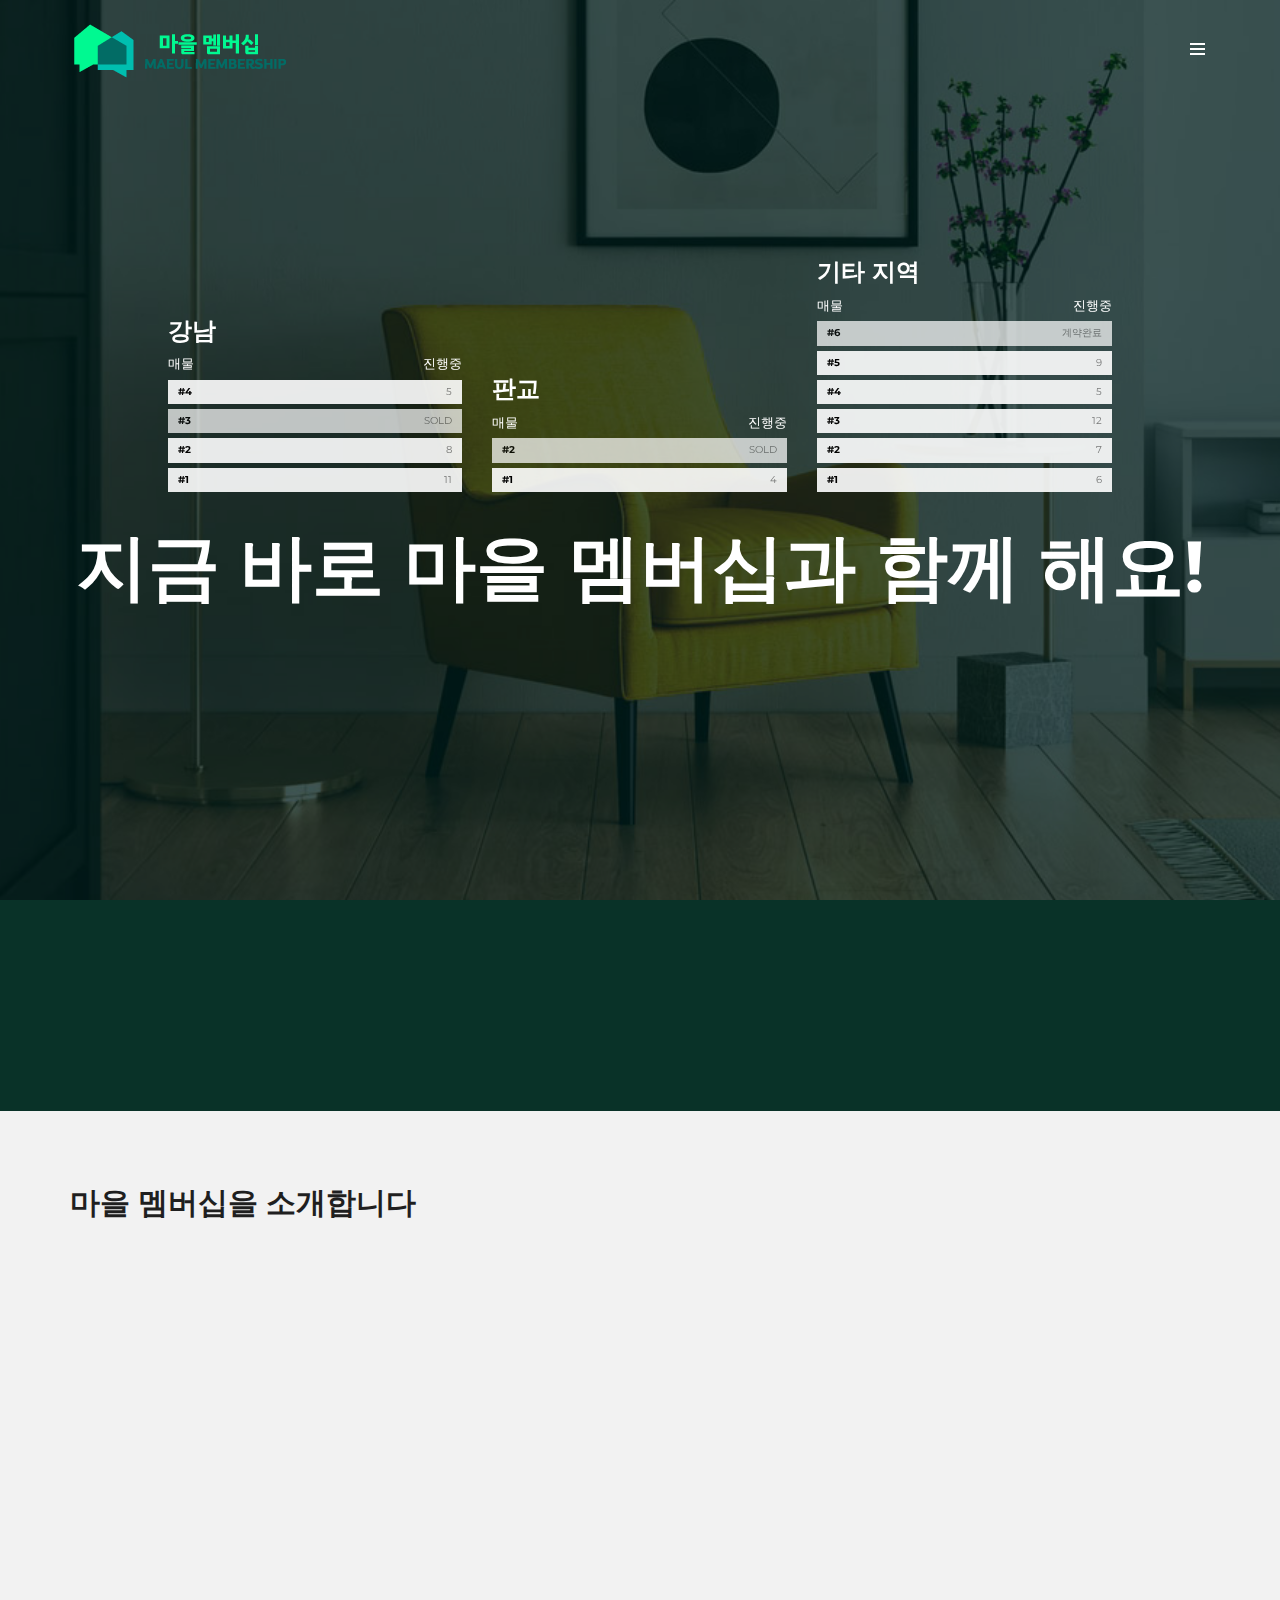
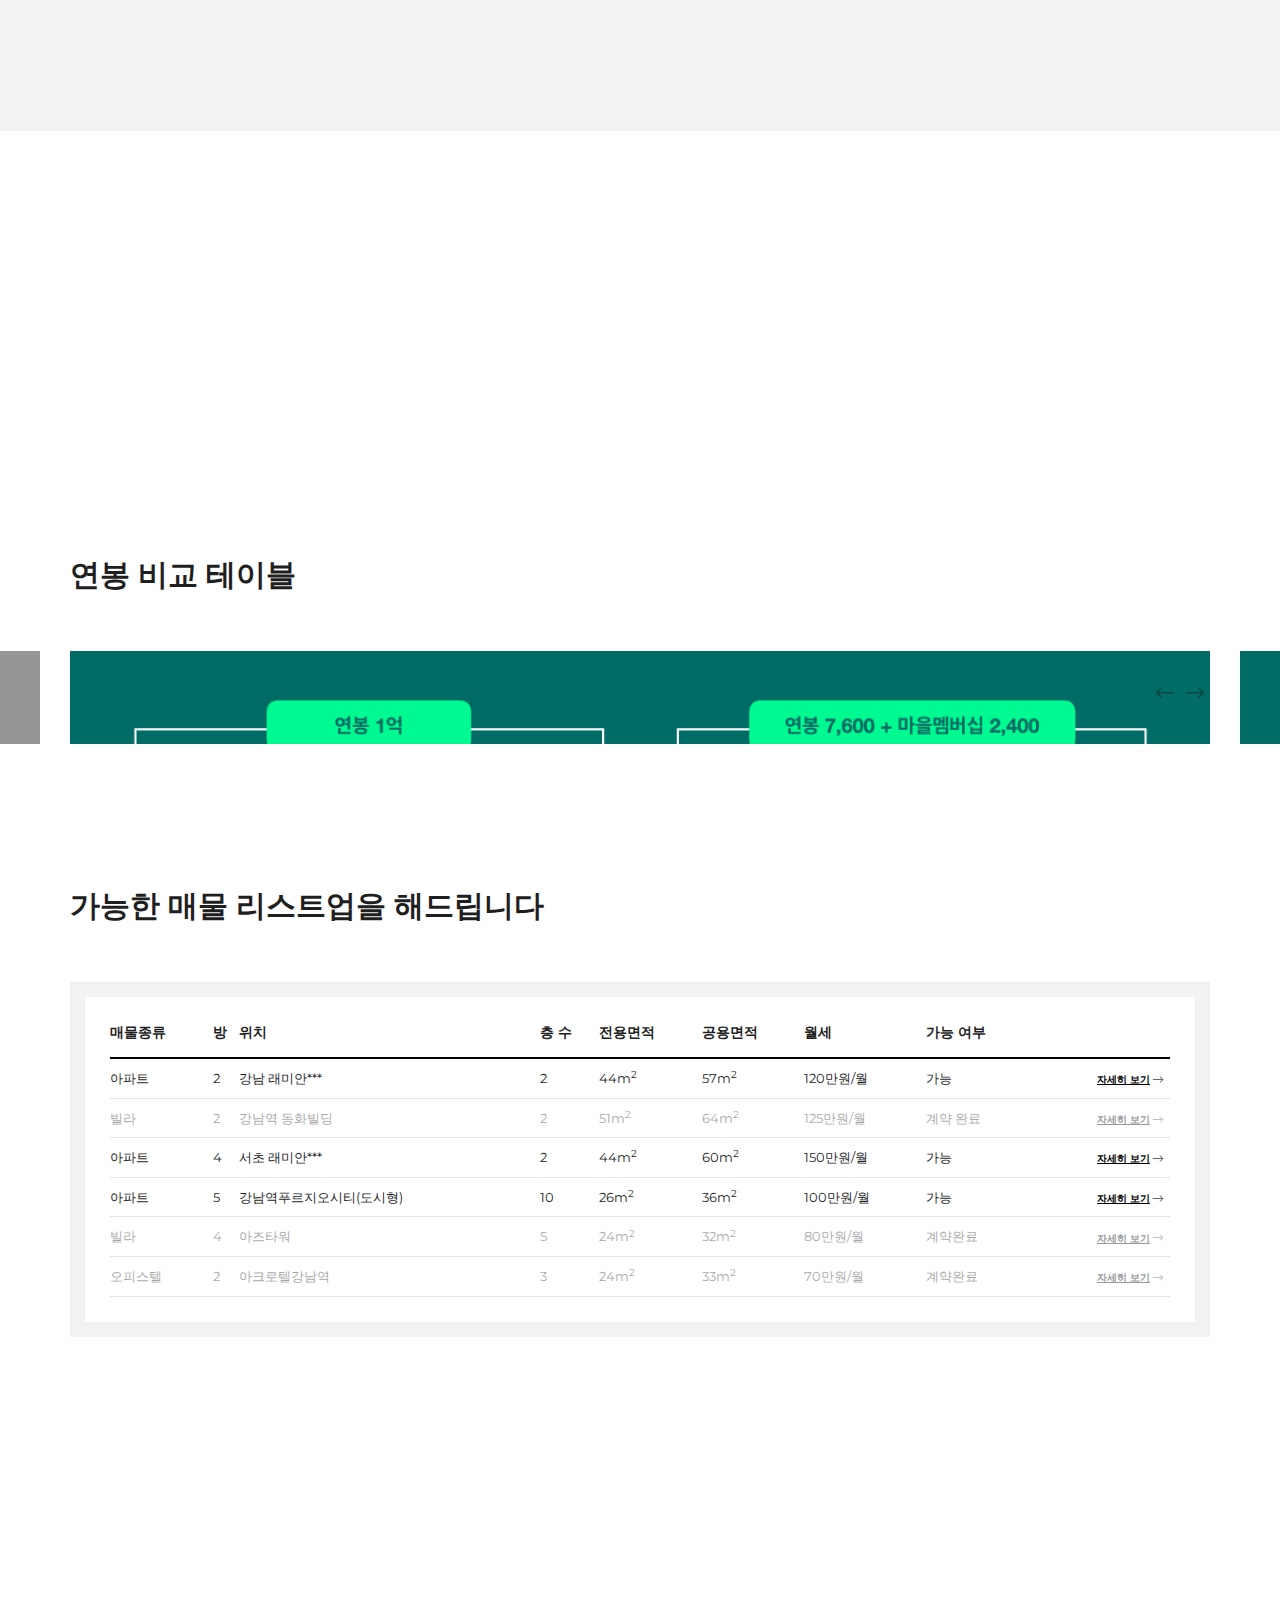
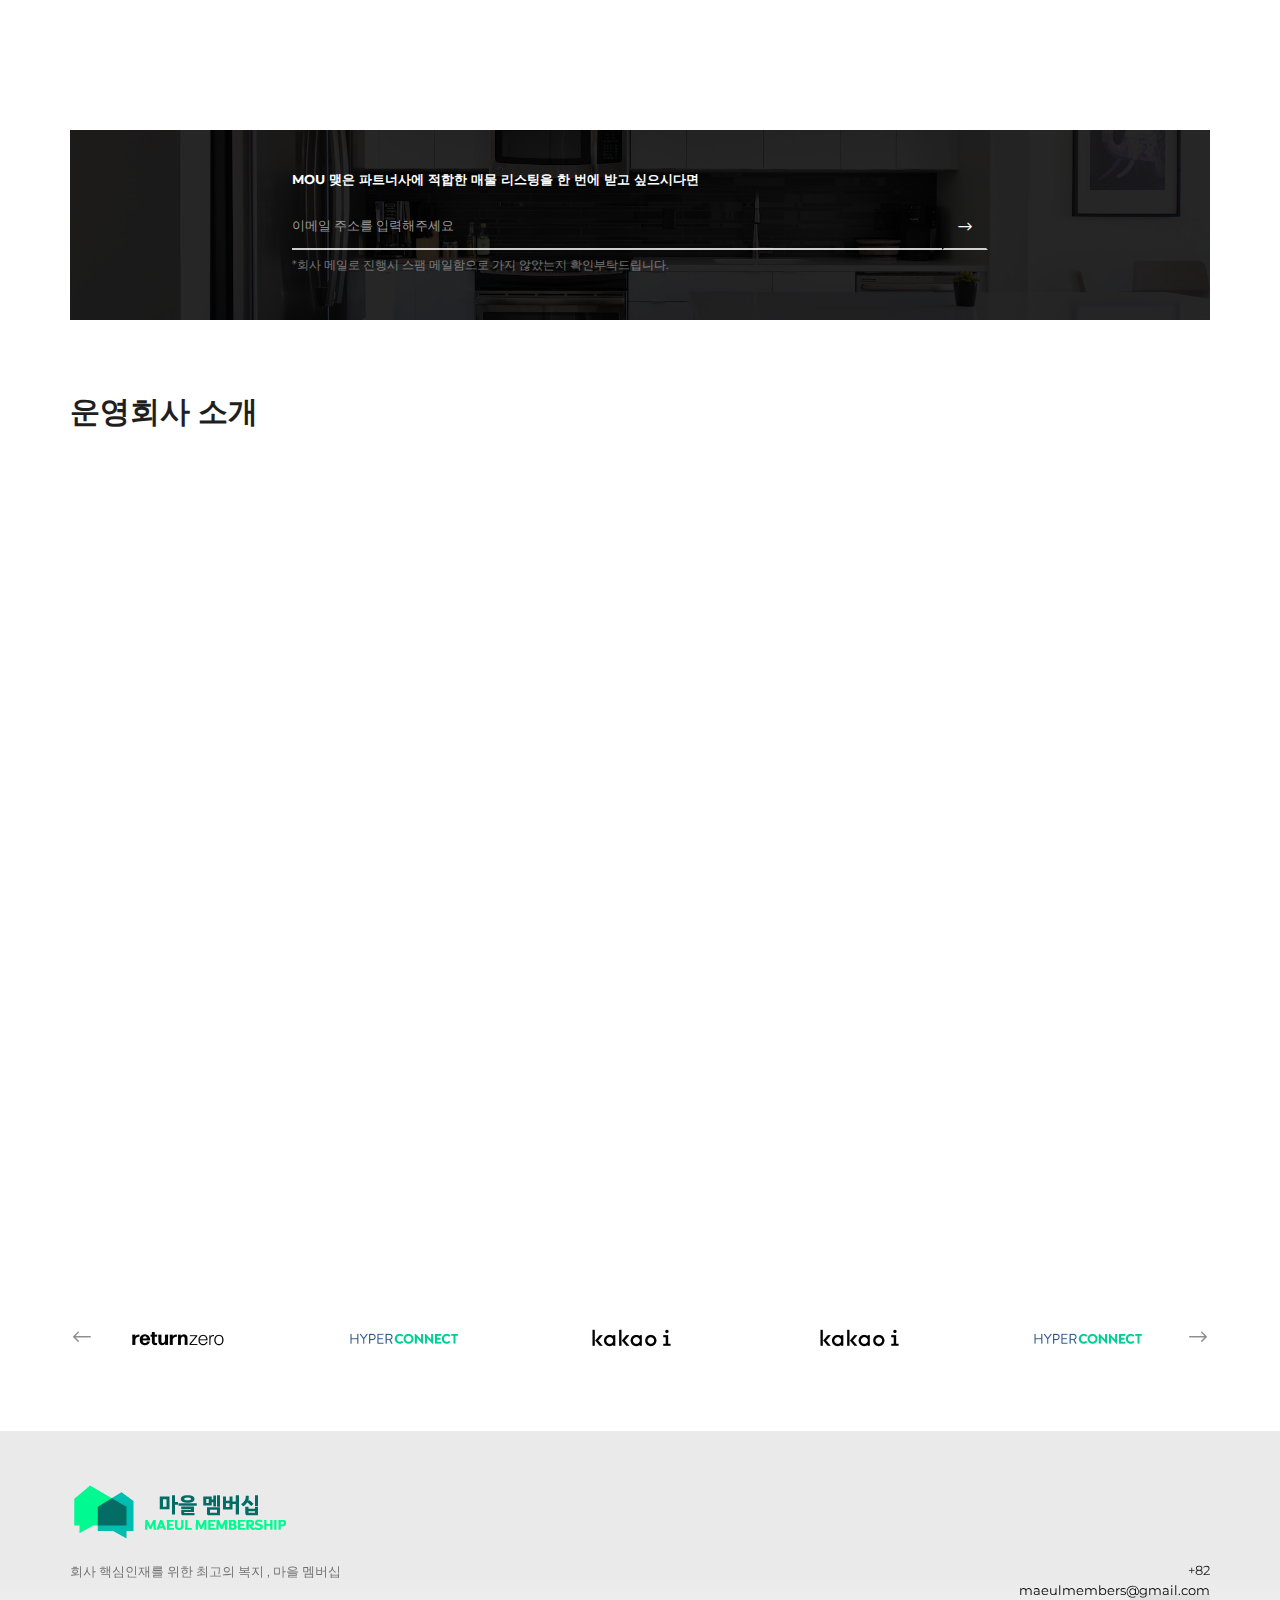
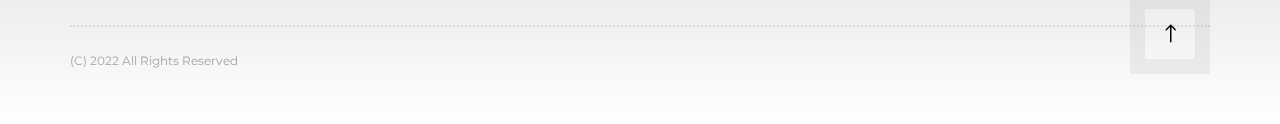
==== docs/index.html @ 85e5b520 "html 경로 변경" ====
<!DOCTYPE html>

<html lang="en-US">
  <head>
    <meta charset="UTF-8" />
    <meta name="viewport" content="width=device-width, initial-scale=1.0" />
    <meta name="author" content="ThemeStarz" />

    <link href="assets/fonts/font-awesome.css" rel="stylesheet" type="text/css" />
    <link href="assets/fonts/elegant-fonts.css" rel="stylesheet" type="text/css" />
    <link
      href="http://fonts.googleapis.com/css?family=Montserrat:400,700"
      rel="stylesheet"
      type="text/css"
    />
    <link rel="stylesheet" href="assets/bootstrap/css/bootstrap.css" type="text/css" />
    <link rel="stylesheet" href="assets/css/owl.carousel.css" type="text/css" />
    <link rel="stylesheet" href="assets/css/magnific-popup.css" type="text/css" />
    <link rel="stylesheet" href="assets/css/style.css" type="text/css" />

    <title>마을멤버십</title>
  </head>

  <body
    class="has-loading-screen links-hover-effect"
    data-spy="scroll"
    data-target=".navigation"
  >
    <div class="page-wrapper" id="page-top">
      <header id="page-header">
        <nav class="navigation nav-btn-only background-is-dark">
          <div class="container">
            <div class="wrapper">
              <div class="left">
                <a href="index-v2.html" class="brand"
                  ><img src="assets/img/logo.png" alt=""
                /></a>
              </div>
              <!--end left-->
              <div class="right">
                <ul class="nav navigation-links animate">
                  <li><a href="#page-top" class="scroll">홈</a></li>
                  <li><a href="#about" class="scroll">마을멤버십</a></li>
                  <li><a href="#apartments" class="scroll">매물리스트</a></li>
                  <li><a href="#our-team" class="scroll">서비스</a></li>
                </ul>
                <div class="nav-btn">
                  <figure></figure>
                  <figure></figure>
                  <figure></figure>
                </div>
              </div>
              <!--end right-->
            </div>
          </div>
          <!--end container-->
        </nav>
        <!--end navigation-->
        <div class="hero-section background-is-dark">
          <div class="wrapper">
            <div class="hero-title">
              <div class="container">
                <div class="row">
                  <div class="col-md-10 col-md-offset-1 col-xs-12">
                    <div class="floor-selector animate">
                      <div class="row">
                        <div class="col-md-4 col-sm-4 col-xs-4 equal-height">
                          <div class="floor-selector-wrapper">
                            <div class="building">
                              <h2>강남</h2>
                              <div class="description">
                                <figure class="left">매물</figure>
                                <figure class="right">진행중</figure>
                              </div>
                              <a
                                href="#"
                                class="floor"
                                data-toggle="modal"
                                data-target="#floor-modal"
                              >
                                <figure class="left">#4</figure>
                                <figure class="right">5</figure>
                              </a>
                              <!--end floor-->
                              <a
                                href="#"
                                class="floor disabled"
                                data-toggle="modal"
                                data-target="#floor-modal"
                              >
                                <figure class="left">#3</figure>
                                <figure class="right">Sold</figure>
                              </a>
                              <!--end floor-->
                              <a
                                href="#"
                                class="floor"
                                data-toggle="modal"
                                data-target="#floor-modal"
                              >
                                <figure class="left">#2</figure>
                                <figure class="right">8</figure>
                              </a>
                              <!--end floor-->
                              <a
                                href="#"
                                class="floor"
                                data-toggle="modal"
                                data-target="#floor-modal"
                              >
                                <figure class="left">#1</figure>
                                <figure class="right">11</figure>
                              </a>
                              <!--end floor-->
                            </div>
                            <!--end building-->
                          </div>
                          <!--end wrapper-->
                        </div>
                        <!--end col-md-4-->
                        <div class="col-md-4 col-sm-4 col-xs-4 equal-height">
                          <div class="floor-selector-wrapper">
                            <div class="building">
                              <h2>판교</h2>
                              <div class="description">
                                <figure class="left">매물</figure>
                                <figure class="right">진행중</figure>
                              </div>
                              <a
                                href="#"
                                class="floor disabled"
                                data-toggle="modal"
                                data-target="#floor-modal"
                              >
                                <figure class="left">#2</figure>
                                <figure class="right">Sold</figure>
                              </a>
                              <!--end floor-->
                              <a
                                href="#"
                                class="floor"
                                data-toggle="modal"
                                data-target="#floor-modal"
                              >
                                <figure class="left">#1</figure>
                                <figure class="right">4</figure>
                              </a>
                              <!--end floor-->
                            </div>
                            <!--end building-->
                          </div>
                          <!--end wrapper-->
                        </div>
                        <!--end col-md-4-->
                        <div class="col-md-4 col-sm-4 col-xs-4 equal-height">
                          <div class="floor-selector-wrapper">
                            <div class="building">
                              <h2>기타 지역</h2>
                              <div class="description">
                                <figure class="left">매물</figure>
                                <figure class="right">진행중</figure>
                              </div>
                              <a
                                href="#"
                                class="floor disabled"
                                data-toggle="modal"
                                data-target="#floor-modal"
                              >
                                <figure class="left">#6</figure>
                                <figure class="right">계약완료</figure>
                              </a>
                              <!--end floor-->
                              <a
                                href="#"
                                class="floor"
                                data-toggle="modal"
                                data-target="#floor-modal"
                              >
                                <figure class="left">#5</figure>
                                <figure class="right">9</figure>
                              </a>
                              <!--end floor-->
                              <a
                                href="#"
                                class="floor"
                                data-toggle="modal"
                                data-target="#floor-modal"
                              >
                                <figure class="left">#4</figure>
                                <figure class="right">5</figure>
                              </a>
                              <!--end floor-->
                              <a
                                href="#"
                                class="floor"
                                data-toggle="modal"
                                data-target="#floor-modal"
                              >
                                <figure class="left">#3</figure>
                                <figure class="right">12</figure>
                              </a>
                              <!--end floor-->
                              <a
                                href="#"
                                class="floor"
                                data-toggle="modal"
                                data-target="#floor-modal"
                              >
                                <figure class="left">#2</figure>
                                <figure class="right">7</figure>
                              </a>
                              <!--end floor-->
                              <a
                                href="#"
                                class="floor"
                                data-toggle="modal"
                                data-target="#floor-modal"
                              >
                                <figure class="left">#1</figure>
                                <figure class="right">6</figure>
                              </a>
                              <!--end floor-->
                            </div>
                            <!--end building-->
                          </div>
                          <!--end wrapper-->
                        </div>
                        <!--end col-md-4-->
                      </div>
                      <!--end building-->
                    </div>
                    <!--end flor-selector-->
                  </div>
                </div>
                <h1 class="animate center">지금 바로 마을 멤버십과 함께 해요!</h1>
              </div>
              <!--end container-->
            </div>
            <!--end hero-title-->
          </div>
          <!--end wrapper-->
          <div
            class="owl-carousel"
            data-owl-dots="0"
            data-owl-nav="1"
            data-owl-autoplay="1"
            data-owl-loop="1"
            data-owl-fadeout="1"
          >
            <div class="hero-slide">
              <div class="bg-transfer"><img src="assets/img/slide-02.jpg" alt="" /></div>
            </div>
            <div class="hero-slide">
              <div class="bg-transfer"><img src="assets/img/slide-03.jpg" alt="" /></div>
            </div>
          </div>
          <!--end owl-carousel-->
        </div>
        <!--end hero-section-->
      </header>
      <!--end page-header-->

      <div id="page-content">
        <div class="block background-is-dark">
          <div class="container">
            <div class="row">
              <div
                class="col-md-10 col-md-offset-1"
                data-scroll-reveal="enter bottom and move 20px"
              >
                <div class="row">
                  <div class="col-md-3 col-sm-3">
                    <div class="number">
                      <figure>180</figure>
                      <p>선택 가능 매물</p>
                    </div>
                    <!--end number-->
                  </div>
                  <!--end col-md-3-->
                  <div class="col-md-3 col-sm-3">
                    <div class="number">
                      <figure>5+</figure>
                      <p>진행중인 파트너십</p>
                    </div>
                    <!--end number-->
                  </div>
                  <!--end col-md-3-->
                  <div class="col-md-3 col-sm-3">
                    <div class="number">
                      <figure>x2</figure>
                      <p>비용 절감</p>
                    </div>
                    <!--end number-->
                  </div>
                  <!--end col-md-3-->
                  <div class="col-md-3 col-sm-3">
                    <div class="number">
                      <figure>+10%</figure>
                      <p>직원 인 당 연봉 인상 효과</p>
                    </div>
                    <!--end number-->
                  </div>
                  <!--end col-md-3-->
                </div>
                <!--end row-->
              </div>
              <!--end col-md-10-->
            </div>
            <!--end row-->
          </div>
          <!--end container-->
          <div class="background-wrapper">
            <div
              class="background-color background-color-black"
              data-background-color-custom="#093228"
            ></div>
          </div>
          <!--end background-wrapper-->
        </div>
        <!--end block-->

        <div class="block" id="about">
          <div class="container">
            <h2>마을 멤버십을 소개합니다</h2>
            <div class="row">
              <div
                class="col-md-6 col-sm-6"
                data-scroll-reveal="enter left and move 20px"
              >
                <h3>마을 멤버십은 젊은 회사 핵심 인재에게 최고의 복지입니다.</h3>
                <p>
                  현행 법제상 연봉 4천만원 이상 직장인은 연봉 인상분의 30~50%의  추가
                  세금/의무보험료를 납부하게 됩니다. 하지만 근로자 임차사택 제공을 통한
                  직원 주거지원은, 직원과 회사에어떠한 추가 세금 부담도 주지
                  않습니다. (법인세법 시행규칙 제 42조의 3) 직접 계약 대비 적은 보증금으로
                  적은 초기 투자 비용으로 간편하게 직원 복지 수준을 향상시킬 수 있습니다.
                </p>
                <ul class="check-marks">
                  <li>
                    마을 멤버십을 운영하는 탱커(주)는 집집-닥집 앱을 통해 최고의 매물 중개
                    네트워크를 가지고 있습니다.
                  </li>
                  <li>
                    또한 현재 복잡한 임대계약의 주범인 임대차 보호법은 마을 멤버십에는
                    적용되지 않습니다.
                  </li>
                  <li>
                    중개수수료 지불 필요 없이 90days or 30days notice만으로도
                    진행 가능합니다.
                  </li>
                  <li>
                    임대인과의 복잡한 계약 및 갈등을 해결하는 데에 시간과 돈을 쓰지 않아도
                    됩니다.
                  </li>
                </ul>
                <!--end ul-->
              </div>
              <!--end col-md-6-->
              <div
                class="col-md-6 col-sm-6"
                data-scroll-reveal="enter right and move 20px"
              >
                <h3>왜 마을멤버십인가?</h3>
                <a href="http://vimeo.com/24506451" class="video-player video-popup">
                  <i class="play-icon arrow_triangle-right"></i>
                  <div class="has-overlay">
                    <img src="assets/img/image-video.jpg" alt="" />
                  </div>
                </a>
                <figure class="note">
                  변호사이자 공인중개사인 탱커(주) 대표 임현서가 직접 설명하는
                  마을멤버십이 합리적인 이유
                </figure>
                <!--end video-player-->
              </div>
              <!--end col-md-6-->
            </div>
            <!--end row-->
          </div>
          <!--end container-->
          <div class="background-wrapper">
            <div class="background-color background-color-black opacity-5"></div>
          </div>
          <!--end background-wrapper-->
        </div>
        <!--end block-->

        <div class="block">
          <div class="container">
            <div class="row">
              <div
                class="col-md-4 col-sm-4"
                data-scroll-reveal="enter bottom and move 20px"
              >
                <div class="feature has-icon">
                  <i class="icon"
                    ><img src="assets/img/icon-black-shield.png" alt=""
                  /></i>
                  <!--end icon-->
                  <div class="description">
                    <h3>임대차보호법에서 안전합니다</h3>
                    <p>
                      복잡한 임대계약의 주범인 임대차 보호법은 마을 멤버십에는 적용되지
                      않습니다. 임대차보호법때문에 섭외가 어려웠던 매물도 마을 멤버십은
                      섭외할 수 있습니다.
                    </p>
                    <!--<a href="" class="btn btn-primary btn-rounded arrow">Read More</a>-->
                  </div>
                  <!--end description-->
                </div>
                <!--end feature-->
              </div>
              <!--end col-md-4-->
              <div
                class="col-md-4 col-sm-4"
                data-scroll-reveal="enter bottom and move 20px after 0.2s"
              >
                <div class="feature has-icon">
                  <i class="icon"><img src="assets/img/icon-black-pin.png" alt="" /></i>
                  <!--end icon-->
                  <div class="description">
                    <h3>회사와 직원에게 알맞은 위치</h3>
                    <p>
                      회사 기숙사와는 달리 위치, 평수 등 직원의 니즈를 반영한 많은
                      선택지에서 선택할 수 있습니다. 기존처럼 마음에 드는 매물이 있으면
                      보증금을 회사가 지불해도 되고, 보증금 금액을 줄인 뒤 월세로
                      전환하는것도 가능합니다.
                    </p>
                    <!--<a href="" class="btn btn-primary btn-rounded arrow">Read More</a>-->
                  </div>
                  <!--end description-->
                </div>
                <!--end feature-->
              </div>
              <!--end col-md-4-->
              <div
                class="col-md-4 col-sm-4"
                data-scroll-reveal="enter bottom and move 20px after 0.4s"
              >
                <div class="feature has-icon">
                  <i class="icon"
                    ><img src="assets/img/icon-black-wallet.png" alt=""
                  /></i>
                  <!--end icon-->
                  <div class="description">
                    <h3>회사-직원 모두 윈윈!</h3>
                    <p>
                      현행 법제상 연봉 4천만원 이상 직장인은 연봉 인상분의 30~50%의  추가
                      세금/의무보험료를 납부하게 됩니다. 하지만 근로자 임차사택 제공을
                      통한 직원 주거지원은, 직원과 회사에어떠한 추가 세금 부담도 주지
                      않습니다. 직원은 연봉 6~10% 인상 효과를 보게 됩니다.
                    </p>
                    <!--<a href="" class="btn btn-primary btn-rounded arrow">Read More</a>-->
                  </div>
                  <!--end description-->
                </div>
                <!--end feature-->
              </div>
              <!--end col-md-4-->
            </div>
            <!--end row-->
          </div>
          <!--end container-->
        </div>
        <!--end block-->

        <div class="block" id="gallery">
          <div class="container">
            <h2>연봉 비교 테이블</h2>
          </div>
          <div
            class="owl-carousel big-gallery"
            data-owl-items="3"
            data-owl-auto-width="1"
            data-owl-nav="1"
            data-owl-dots="0"
            data-owl-center="1"
            data-owl-loop="1"
            data-owl-nav-container="#big-gallery-nav"
          >
            <div class="slide">
              <div class="container">
                <img src="assets/img/gallery-big-01.jpg" alt="" />
                <div class="description">
                  <h3 class="framed">연봉 1억 vs 연봉 7600+마을멤버십 2400</h3>
                </div>
              </div>
              <!--end container-->
            </div>
            <!--end slide-->
            <div class="slide">
              <div class="container">
                <img src="assets/img/gallery-big-02.jpg" alt="" />
                <div class="description">
                  <h3 class="framed">연봉 7천 vs 연봉 4600+마을멤버십 2400</h3>
                </div>
              </div>
              <!--end container-->
            </div>
            <!--end slide-->
            <div class="slide">
              <div class="container">
                <img src="assets/img/gallery-big-03.jpg" alt="" />
                <div class="description">
                  <h3 class="framed">연봉 7천 vs 연봉 5800+마을멤버십 1200</h3>
                </div>
              </div>
              <!--end container-->
            </div>
            <!--end slide-->
          </div>
          <!--end big-gallery-->
          <div class="container">
            <div class="owl-nav-wrapper">
              <div class="owl-nav" id="big-gallery-nav"></div>
            </div>
            <!--end owl-nav-wrapper-->
          </div>
          <!--end container-->
        </div>
        <!--end block-->

        <div class="block" id="apartments">
          <div class="container">
            <h2>가능한 매물 리스트업을 해드립니다</h2>
            <div class="table-responsive framed">
              <table class="pricing-table">
                <thead>
                  <tr>
                    <th>매물종류</th>
                    <th>방</th>
                    <th>위치</th>
                    <th>층 수</th>
                    <th>전용면적</th>
                    <th>공용면적</th>
                    <th>월세</th>
                    <th>가능 여부</th>
                    <th></th>
                  </tr>
                </thead>
                <tbody>
                  <tr>
                    <td>아파트</td>
                    <td>2</td>
                    <td>강남 래미안***</td>
                    <td>2</td>
                    <td>44m<sup>2</sup></td>
                    <td>57m<sup>2</sup></td>
                    <td>120만원/월</td>
                    <td>가능</td>
                    <td>
                      <a
                        href=""
                        class="link arrow underline"
                        data-toggle="modal"
                        data-target="#floor-modal"
                        >자세히 보기</a
                      >
                    </td>
                  </tr>
                  <tr class="not-available">
                    <td>빌라</td>
                    <td>2</td>
                    <td>강남역 동화빌딩</td>
                    <td>2</td>
                    <td>51m<sup>2</sup></td>
                    <td>64m<sup>2</sup></td>
                    <td>125만원/월</td>
                    <td>계약 완료</td>
                    <td><a href="" class="link arrow underline">자세히 보기</a></td>
                  </tr>
                  <tr>
                    <td>아파트</td>
                    <td>4</td>
                    <td>서초 래미안***</td>
                    <td>2</td>
                    <td>44m<sup>2</sup></td>
                    <td>60m<sup>2</sup></td>
                    <td>150만원/월</td>
                    <td>가능</td>
                    <td>
                      <a
                        href=""
                        class="link arrow underline"
                        data-toggle="modal"
                        data-target="#floor-modal"
                        >자세히 보기</a
                      >
                    </td>
                  </tr>
                  <tr>
                    <td>아파트</td>
                    <td>5</td>
                    <td>강남역푸르지오시티(도시형)</td>
                    <td>10</td>
                    <td>26m<sup>2</sup></td>
                    <td>36m<sup>2</sup></td>
                    <td>100만원/월</td>
                    <td>가능</td>
                    <td>
                      <a
                        href=""
                        class="link arrow underline"
                        data-toggle="modal"
                        data-target="#floor-modal"
                        >자세히 보기</a
                      >
                    </td>
                  </tr>
                  <tr class="not-available">
                    <td>빌라</td>
                    <td>4</td>
                    <td>아즈타워</td>
                    <td>5</td>
                    <td>24m<sup>2</sup></td>
                    <td>32m<sup>2</sup></td>
                    <td>80만원/월</td>
                    <td>계약완료</td>
                    <td><a href="" class="link arrow underline">자세히 보기</a></td>
                  </tr>
                  <tr class="not-available">
                    <td>오피스텔</td>
                    <td>2</td>
                    <td>아크로텔강남역</td>
                    <td>3</td>
                    <td>24m<sup>2</sup></td>
                    <td>33m<sup>2</sup></td>
                    <td>70만원/월</td>
                    <td>계약완료</td>
                    <td>
                      <a
                        href=""
                        class="link arrow underline"
                        data-toggle="modal"
                        data-target="#floor-modal"
                        >자세히 보기</a
                      >
                    </td>
                  </tr>
                </tbody>
              </table>
              <!--end pricing-table-->
            </div>
            <!--end table-responsive-->
          </div>
          <!--end container-->
        </div>
        <!--end block-->

        <div class="block">
          <div class="container">
            <div class="row">
              <div class="col-md-3 col-sm-3">
                <div
                  class="stage completed"
                  data-scroll-reveal="enter left and move 20px"
                >
                  <div class="icon">
                    <i class="icon_check"></i>
                  </div>
                  <!--end icon-->
                  <div class="description">
                    <h3>Step 1</h3>
                    <h2>MOU 체결</h2>
                    <figure>
                      고객사와의 MoU체결 후, 지역, 평형, 월임차료 등 원하는 매물군을
                      알려주시면, 마을 멤버십이 고객사에 계약 가능한 매물군을 실시간으로
                      알려드립니다.
                    </figure>
                  </div>
                  <!--end description-->
                </div>
                <!--end stage-->
              </div>
              <!--end col-md-3-->
              <div class="col-md-3 col-sm-3">
                <div
                  class="stage completed"
                  data-scroll-reveal="enter left and move 20px after 0.2s"
                >
                  <div class="icon">
                    <i class="icon_check"></i>
                  </div>
                  <!--end icon-->
                  <div class="description">
                    <h3>Step 2</h3>
                    <h2>매물 리스트업</h2>
                    <figure>
                      부동산 및 실거주 근로자가 확정되면, 마을 멤버십은 근로자와 협의하여
                      회사로 최종 월 소요 금액을 알려드립니다.
                    </figure>
                  </div>
                  <!--end description-->
                </div>
                <!--end stage-->
              </div>
              <!--end col-md-3-->
              <div
                class="col-md-3 col-sm-3"
                data-scroll-reveal="enter right and move 20px after 0.2s"
              >
                <div class="stage in-progress">
                  <div class="icon">
                    <i class="icon_check"></i>
                  </div>
                  <!--end icon-->
                  <div class="description">
                    <h3>Step 3</h3>
                    <h2>근로자와의 체결</h2>
                    <figure>
                      회사는 해당 내용을 반영한 근로계약서(마을 멤버십 이용계약서)를
                      근로자와 체결합니다.
                    </figure>
                  </div>
                  <!--end description-->
                </div>
                <!--end stage-->
              </div>
              <!--end col-md-3-->
              <div
                class="col-md-3 col-sm-3"
                data-scroll-reveal="enter right and move 20px"
              >
                <div class="stage not-completed">
                  <div class="icon">
                    <i class="icon_check"></i>
                  </div>
                  <!--end icon-->
                  <div class="description">
                    <h3>Step 4</h3>
                    <h2>에프터 프로그램</h2>
                    <figure>
                      마을 멤버십 Aftercare program을 통해 실거주자-고객사의 불편사항을
                      실시간 접수-해결해드립니다.
                    </figure>
                  </div>
                  <!--end description-->
                </div>
                <!--end stage-->
              </div>
              <!--end col-md-3-->
            </div>
            <!--end row-->
          </div>
          <!--end container-->
        </div>
        <!--end block-->

        <div class="container">
          <div class="block background-is-dark">
            <div class="row">
              <div class="col-md-8 col-sm-8 col-md-offset-2 col-sm-offset-2">
                <form class="inputs-underline" id="form-subscribe">
                  <label
                    >MOU 맺은 파트너사에 적합한 매물 리스팅을 한 번에 받고
                    싶으시다면</label
                  >
                  <div class="input-group">
                    <input
                      type="text"
                      class="form-control"
                      name="email"
                      placeholder="이메일 주소를 입력해주세요"
                      required=""
                    />
                    <span class="input-group-btn">
                      <button class="btn" type="submit">
                        <i class="arrow_right"></i>
                      </button>
                    </span>
                  </div>
                  <!-- /input-group -->
                  <p class="note">
                    *회사 메일로 진행시 스팸 메일함으로 가지 않았는지 확인부탁드립니다.
                  </p>
                </form>
                <!--end form-->
              </div>
              <!--end col-md-8-->
            </div>
            <!--end row-->
            <div class="background-wrapper">
              <div class="bg-transfer opacity-15">
                <img src="assets/img/gallery-01.jpg" alt="" />
              </div>
              <div class="background-color background-color-black"></div>
            </div>
            <!--end background-wrapper-->
          </div>
          <!--end container-->
        </div>
        <!--end block-->

        <div class="block" id="our-team">
          <div class="container">
            <h2>운영회사 소개</h2>
            <div class="row">
              <div
                class="col-md-6 col-sm-6"
                data-scroll-reveal="enter left and move 20px"
              >
                <h3>
                  <strong
                    >탱커(주)는 가장 뛰어난 주거용 부동산 운영/관리 회사입니다</strong
                  >
                </h3>
                <div class="time-line">
                  <div
                    class="read-more"
                    data-read-more-collapse-height="350"
                    data-read-more-more-link="Read more"
                    data-read-more-less-link="Read less"
                  >
                    <div class="time-line-item">
                      <div class="date">
                        <a href="https://www.doczip.kr" target="_blank">닥집</a>
                      </div>
                      <div class="description">
                        <h4>닥집, 집주인조회하기 서비스 론칭</h4>
                        <div class="additional-info">
                          <i class="icon_ribbon"></i>오픈 2달만에
                          <span class="text-uppercase">3만명 회원 돌파</span>
                        </div>
                        <p>
                          부동산 문서 자동화 플랫폼 닥집(Doczip)을 통해 3만명 이상의
                          부동산 회원 네트워크를 보유하고 있습니다
                        </p>
                      </div>
                    </div>
                    <!--end time-line-item-->
                    <div class="time-line-item">
                      <div class="date">
                        <a href="https://blitz.re.kr" target="_blank">블리츠 Blitz</a>
                      </div>
                      <div class="description">
                        <h4>Blitz 및 시세산정 서비스</h4>
                        <p>
                          기업은행 등 다양한 시중은행이 주거용 부동산 대출 진행시 당사의
                          시세산정 알고리즘을 의무적으로 사용하고 있습니다.
                        </p>
                      </div>
                    </div>
                    <!--end time-line-item-->
                    <div class="time-line-item">
                      <div class="date"> <a href="#" target="_blank">
                        집집
                      </a></div>
                      <div class="description">
                        <h4>수 많은 매물 속에서 원하는 정보로 매물 리스팅</h4>
                        <p>
                          매물, 평형, 직장간의 거리 등 유저 맞춤형 필터로 급매물 리스팅이
                          가능
                        </p>
                      </div>
                    </div>
                    <!--end time-line-item-->
                    <div class="time-line-item">
                      <div class="date">
                        <a href="#" target="_blank">
                            갭투자검색기</div>
                        </a>
                      <div class="description">
                        <h4>집집 서비스, 대중화</h4>
                        <p>
                          매물, 평형, 직장간의 거리 등 유저 맞춤형 필터로 급매물 리스팅이
                          가능
                        </p>
                      </div>
                    </div>
                    <!--end time-line-item-->
                  </div>
                </div>
                <!--end time-line-->
              </div>
              <!--end col-md-6-->
              <div
                class="col-md-6 col-sm-6"
                data-scroll-reveal="enter right and move 20px"
              >
                <h3>탱커(주) 파트너사</h3>
                <div
                  class="owl-carousel one-item-carousel"
                  data-owl-items="1"
                  data-owl-margin="0"
                  data-owl-nav="0"
                  data-owl-dots="1"
                >
                  <img src="assets/img/people.jpg" alt="" />
                  <img src="assets/img/person.jpg" alt="" />
                  <img src="assets/img/person-02.jpg" alt="" />
                </div>
                <!--end one-item-carousel-->
                <p>미래에셋벤처투자, IBK기업은행, 한국사회투자</p>
              </div>
              <!--end col-md-6-->
            </div>
            <!--end row-->
          </div>
          <!--end container-->
        </div>
        <!--end block-->

        <div class="container">
          <div class="block framed" data-scroll-reveal="enter bottom and move 20px">
            <div class="testimonials">
              <div class="row">
                <div class="col-md-10 col-sm-10 col-md-offset-1 col-sm-offset-1">
                  <div class="owl-carousel" data-owl-nav="0" data-owl-dots="1">
                    <blockquote>
                      <p>서비스가 맘에 들어 소개서 보고 바로 MOU 진행했습니다.</p>
                      <footer>
                        리턴제로
                        <figure>파트너사</figure>
                      </footer>
                    </blockquote>
                    <!--end blockquote-->
                    <blockquote>
                      <p>
                        Ut ornare in dolor sit amet mollis. Aliquam molestie venenatis mi
                        in efficitur. Lorem ipsum dolor sit amet
                      </p>
                      <footer>
                        Peter Brown
                        <figure>LTJ Investments</figure>
                      </footer>
                    </blockquote>
                    <!--end blockquote-->
                    <blockquote>
                      <p>
                        Quisque eleifend tempor odio, sit amet maximus tortor hendrerit
                        sollicitudin. Quisque mollis non justo id bibendum
                      </p>
                      <footer>
                        Suzane J. Bright
                        <figure>Archits Company</figure>
                      </footer>
                    </blockquote>
                    <!--end blockquote-->
                  </div>
                </div>
                <!--end col-md-8-->
              </div>
              <!--end row-->
            </div>
            <!--end testimonials-->
          </div>
          <!--end block-->
        </div>
        <!--end container-->

        <div class="block">
          <div class="container">
            <div class="logos">
              <div
                class="owl-carousel"
                data-owl-nav="1"
                data-owl-dots="0"
                data-owl-items="5"
              >
                <div class="logo">
                  <a href="#"><img src="assets/img/logo-1.png" alt="" /></a>
                </div>
                <div class="logo">
                  <a href="#"><img src="assets/img/logo-2.png" alt="" /></a>
                </div>
                <div class="logo">
                  <a href="#"><img src="assets/img/logo-3.png" alt="" /></a>
                </div>
                <div class="logo">
                  <a href="#"><img src="assets/img/logo-3.png" alt="" /></a>
                </div>
                <div class="logo">
                  <a href="#"><img src="assets/img/logo-2.png" alt="" /></a>
                </div>
                <div class="logo">
                  <a href="#"><img src="assets/img/logo-1.png" alt="" /></a>
                </div>
              </div>
            </div>
            <!--end logos-->
          </div>
          <!--end container-->
        </div>
        <!--end block-->
      </div>
      <!--end page-content-->

      <footer id="page-footer" class="block">
        <div class="container">
          <a href="#" class="brand"><img src="assets/img/logo-b.png" alt="" /></a>
          <!--end brand-->
          <div class="row">
            <div class="col-md-4 col-sm-4">
              <p>회사 핵심인재를 위한 최고의 복지 , 마을 멤버십</p>
            </div>
            <!--end col-md-4-->
            <div class="col-md-8 col-sm-8">
              <div class="contact-data text-align-right">
                <figure>+82</figure>
                <a href="#">maeulmembers@gmail.com</a>
              </div>
            </div>
            <!--end col-md-8-->
          </div>
          <!--end row-->
          <hr />
          <div class="note">(C) 2022 All Rights Reserved</div>
          <!--end note-->
          <div class="to-top">
            <a href="#page-top" class="arrow-up framed scroll">
              <i class="arrow_up"></i>
            </a>
          </div>
        </div>
        <!--end container-->
        <div class="background-wrapper">
          <div class="bg-transfer opacity-20">
            <img src="assets/img/footer-bg.jpg" alt="" />
          </div>
        </div>
        <!--end background-wrapper-->
      </footer>
      <!--end page-footer-->
    </div>
    <!--end page-wrapper-->

    <div
      class="modal fade apartment-selector"
      id="floor-modal"
      tabindex="-1"
      role="dialog"
    >
      <div class="modal-dialog" role="document">
        <button type="button" class="close" data-dismiss="modal" aria-label="Close">
          <i class="icon_close"></i>
        </button>
        <div class="selector">
          <figure>Apartment Number</figure>
          <ul class="nav nav-tabs" role="tablist">
            <li role="presentation" class="active">
              <a
                href="#modal-apartment-1"
                aria-controls="modal-apartment-1"
                role="tab"
                data-toggle="tab"
                >01</a
              >
            </li>
            <li role="presentation">
              <a
                href="#modal-apartment-2"
                aria-controls="modal-apartment-2"
                role="tab"
                data-toggle="tab"
                >02</a
              >
            </li>
            <li role="presentation">
              <a
                href="#modal-apartment-3"
                aria-controls="modal-apartment-3"
                role="tab"
                data-toggle="tab"
                >03</a
              >
            </li>
            <li role="presentation">
              <a
                href="#modal-apartment-4"
                aria-controls="modal-apartment-4"
                role="tab"
                data-toggle="tab"
                >04</a
              >
            </li>
          </ul>
          <!--end nav-tabs-->
        </div>
        <div class="modal-content">
          <div class="tab-content">
            <div role="tabpanel" class="tab-pane fade in active" id="modal-apartment-1">
              <div class="modal-header">
                <div class="title">
                  <h4>Building A</h4>
                  <h3>Floor 3</h3>
                  <h1 class="modal-title">Apartment 01</h1>
                  <h2>$69,000</h2>
                </div>
              </div>
              <!--end modal-header-->
              <div class="modal-body">
                <div class="left">
                  <ul class="nav nav-tabs" role="tablist">
                    <li role="presentation" class="active">
                      <a
                        href="#modal-floor-plan-1"
                        aria-controls="modal-floor-plan-1"
                        role="tab"
                        data-toggle="tab"
                        >Floor plan</a
                      >
                    </li>
                    <li role="presentation">
                      <a
                        href="#modal-gallery-1"
                        aria-controls="modal-gallery-1"
                        role="tab"
                        data-toggle="tab"
                        >Gallery</a
                      >
                    </li>
                  </ul>
                  <!--end nav-tabs-->
                  <div class="tab-content">
                    <div
                      role="tabpanel"
                      class="tab-pane fade in active"
                      id="modal-floor-plan-1"
                    >
                      <a href="assets/img/floor-plan.jpg" class="image-popup"
                        ><img src="assets/img/floor-plan.jpg" alt=""
                      /></a>
                      <div class="note">Click to zoom</div>
                    </div>
                    <div role="tabpanel" class="tab-pane fade" id="modal-gallery-1">
                      <div class="gallery">
                        <div
                          class="one-item-carousel"
                          data-owl-items="1"
                          data-owl-margin="0"
                          data-owl-nav="0"
                          data-owl-dots="1"
                        >
                          <img src="assets/img/gallery-01.jpg" alt="" />
                          <img src="assets/img/image-video.jpg" alt="" />
                          <img src="assets/img/gallery-02.jpg" alt="" />
                        </div>
                      </div>
                      <!--end gallery-->
                      <a href="http://vimeo.com/24506451" class="video-tour video-popup"
                        ><i class="play-icon arrow_triangle-right"></i>Click to take a
                        video tour</a
                      >
                    </div>
                  </div>
                  <!--end tab-content-->
                </div>
                <!--end left-->
                <div class="right">
                  <h3>Parameters</h3>
                  <dl>
                    <dt>Kitchen</dt>
                    <dd>24m<sup>2</sup></dd>
                    <dt>Master bedroom</dt>
                    <dd>58m<sup>2</sup></dd>
                    <dt>Balcony</dt>
                    <dd>67m<sup>2</sup></dd>
                    <dt>Toilet</dt>
                    <dd>20m<sup>2</sup></dd>
                    <dt>Living room</dt>
                    <dd>77m<sup>2</sup></dd>
                    <dt>Passage</dt>
                    <dd>48m<sup>2</sup></dd>
                  </dl>
                  <h3>Description</h3>
                  <p>
                    Lorem ipsum dolor sit amet, consectetur adipiscing elit. Etiam
                    vehicula mauris at finibus efficitur. Nulla facilisi. Proin sodales
                    nibh id consequat mattis. Phasellus eu consequat nunc.
                  </p>
                  <hr />
                  <figure>
                    <a href="#" class="icon"
                      ><i class="fa fa-file-pdf-o"></i>Download PDF</a
                    >
                  </figure>
                  <figure>
                    <a href="#" class="icon"
                      ><i class="fa fa-file-image-o"></i>Download Brochure</a
                    >
                  </figure>
                </div>
                <!--end right-->
              </div>
              <!--end modal-body-->
            </div>
            <div role="tabpanel" class="tab-pane fade" id="modal-apartment-2">
              <div class="modal-header">
                <div class="title">
                  <h4>Building A</h4>
                  <h3>Floor 3</h3>
                  <h1 class="modal-title">Apartment 02</h1>
                  <h2>$48,500</h2>
                </div>
              </div>
              <!--end modal-header-->
              <div class="modal-body">
                <div class="left">
                  <ul class="nav nav-tabs" role="tablist">
                    <li role="presentation" class="active">
                      <a
                        href="#modal-floor-plan-2"
                        aria-controls="modal-floor-plan-2"
                        role="tab"
                        data-toggle="tab"
                        >Floor plan</a
                      >
                    </li>
                    <li role="presentation">
                      <a
                        href="#modal-gallery-2"
                        aria-controls="modal-gallery-2"
                        role="tab"
                        data-toggle="tab"
                        >Gallery</a
                      >
                    </li>
                  </ul>
                  <!--end nav-tabs-->
                  <div class="tab-content">
                    <div
                      role="tabpanel"
                      class="tab-pane fade in active"
                      id="modal-floor-plan-2"
                    >
                      <a href="assets/img/floor-plan02.jpg" class="image-popup"
                        ><img src="assets/img/floor-plan-02.jpg" alt=""
                      /></a>
                      <div class="note">Click to zoom</div>
                    </div>
                    <div role="tabpanel" class="tab-pane fade" id="modal-gallery-2">
                      <div class="gallery">
                        <div
                          class="one-item-carousel"
                          data-owl-items="1"
                          data-owl-margin="0"
                          data-owl-nav="0"
                          data-owl-dots="1"
                        >
                          <img src="assets/img/gallery-03.jpg" alt="" />
                          <img src="assets/img/gallery-04.jpg" alt="" />
                          <img src="assets/img/image-video.jpg" alt="" />
                          <img src="assets/img/gallery-05.jpg" alt="" />
                        </div>
                      </div>
                      <!--end gallery-->
                      <a href="http://vimeo.com/24506451" class="video-tour video-popup"
                        ><i class="play-icon arrow_triangle-right"></i>Click to take a
                        video tour</a
                      >
                    </div>
                  </div>
                  <!--end tab-content-->
                </div>
                <!--end left-->
                <div class="right">
                  <h3>Parameters</h3>
                  <dl>
                    <dt>Kitchen</dt>
                    <dd>24m<sup>2</sup></dd>
                    <dt>Master bedroom</dt>
                    <dd>58m<sup>2</sup></dd>
                    <dt>Balcony</dt>
                    <dd>67m<sup>2</sup></dd>
                    <dt>Toilet</dt>
                    <dd>20m<sup>2</sup></dd>
                    <dt>Living room</dt>
                    <dd>77m<sup>2</sup></dd>
                    <dt>Passage</dt>
                    <dd>48m<sup>2</sup></dd>
                  </dl>
                  <h3>Description</h3>
                  <p>
                    Lorem ipsum dolor sit amet, consectetur adipiscing elit. Etiam
                    vehicula mauris at finibus efficitur. Nulla facilisi. Proin sodales
                    nibh id consequat mattis. Phasellus eu consequat nunc.
                  </p>
                  <hr />
                  <figure>
                    <a href="#" class="icon"
                      ><i class="fa fa-file-pdf-o"></i>Download PDF</a
                    >
                  </figure>
                  <figure>
                    <a href="#" class="icon"
                      ><i class="fa fa-file-image-o"></i>Download Brochure</a
                    >
                  </figure>
                </div>
                <!--end right-->
              </div>
              <!--end modal-body-->
            </div>
            <div role="tabpanel" class="tab-pane fade" id="modal-apartment-3">
              <div class="modal-header">
                <div class="title">
                  <h4>Building A</h4>
                  <h3>Floor 3</h3>
                  <h1 class="modal-title">Apartment 03</h1>
                  <h2>$127,000</h2>
                </div>
              </div>
              <!--end modal-header-->
              <div class="modal-body">
                <div class="left">
                  <ul class="nav nav-tabs" role="tablist">
                    <li role="presentation" class="active">
                      <a
                        href="#modal-floor-plan-3"
                        aria-controls="modal-floor-plan-3"
                        role="tab"
                        data-toggle="tab"
                        >Floor plan</a
                      >
                    </li>
                    <li role="presentation">
                      <a
                        href="#modal-gallery-3"
                        aria-controls="modal-gallery-3"
                        role="tab"
                        data-toggle="tab"
                        >Gallery</a
                      >
                    </li>
                  </ul>
                  <!--end nav-tabs-->
                  <div class="tab-content">
                    <div
                      role="tabpanel"
                      class="tab-pane fade in active"
                      id="modal-floor-plan-3"
                    >
                      <a href="assets/img/floor-plan-03.jpg" class="image-popup"
                        ><img src="assets/img/floor-plan-03.jpg" alt=""
                      /></a>
                      <div class="note">Click to zoom</div>
                    </div>
                    <div role="tabpanel" class="tab-pane fade" id="modal-gallery-3">
                      <div class="gallery">
                        <div
                          class="one-item-carousel"
                          data-owl-items="1"
                          data-owl-margin="0"
                          data-owl-nav="0"
                          data-owl-dots="1"
                        >
                          <img src="assets/img/gallery-02.jpg" alt="" />
                          <img src="assets/img/image-video.jpg" alt="" />
                          <img src="assets/img/gallery-04.jpg" alt="" />
                        </div>
                      </div>
                      <!--end gallery-->
                      <a href="http://vimeo.com/24506451" class="video-tour video-popup"
                        ><i class="play-icon arrow_triangle-right"></i>Click to take a
                        video tour</a
                      >
                    </div>
                  </div>
                  <!--end tab-content-->
                </div>
                <!--end left-->
                <div class="right">
                  <h3>Parameters</h3>
                  <dl>
                    <dt>Kitchen</dt>
                    <dd>24m<sup>2</sup></dd>
                    <dt>Master bedroom</dt>
                    <dd>58m<sup>2</sup></dd>
                    <dt>Balcony</dt>
                    <dd>67m<sup>2</sup></dd>
                    <dt>Toilet</dt>
                    <dd>20m<sup>2</sup></dd>
                    <dt>Living room</dt>
                    <dd>77m<sup>2</sup></dd>
                    <dt>Passage</dt>
                    <dd>48m<sup>2</sup></dd>
                  </dl>
                  <h3>Description</h3>
                  <p>
                    Lorem ipsum dolor sit amet, consectetur adipiscing elit. Etiam
                    vehicula mauris at finibus efficitur. Nulla facilisi. Proin sodales
                    nibh id consequat mattis. Phasellus eu consequat nunc.
                  </p>
                  <hr />
                  <figure>
                    <a href="#" class="icon"
                      ><i class="fa fa-file-pdf-o"></i>Download PDF</a
                    >
                  </figure>
                  <figure>
                    <a href="#" class="icon"
                      ><i class="fa fa-file-image-o"></i>Download Brochure</a
                    >
                  </figure>
                </div>
                <!--end right-->
              </div>
              <!--end modal-body-->
            </div>
            <div role="tabpanel" class="tab-pane fade" id="modal-apartment-4">
              <div class="modal-header">
                <div class="title">
                  <h4>Building A</h4>
                  <h3>Floor 3</h3>
                  <h1 class="modal-title">Apartment 04</h1>
                  <h2>$89,300</h2>
                </div>
              </div>
              <!--end modal-header-->
              <div class="modal-body">
                <div class="left">
                  <ul class="nav nav-tabs" role="tablist">
                    <li role="presentation" class="active">
                      <a
                        href="#modal-floor-plan-4"
                        aria-controls="modal-floor-plan-4"
                        role="tab"
                        data-toggle="tab"
                        >Floor plan</a
                      >
                    </li>
                    <li role="presentation">
                      <a
                        href="#modal-gallery-4"
                        aria-controls="modal-gallery-4"
                        role="tab"
                        data-toggle="tab"
                        >Gallery</a
                      >
                    </li>
                  </ul>
                  <!--end nav-tabs-->
                  <div class="tab-content">
                    <div
                      role="tabpanel"
                      class="tab-pane fade in active"
                      id="modal-floor-plan-4"
                    >
                      <a href="assets/img/floor-plan-04.jpg" class="image-popup"
                        ><img src="assets/img/floor-plan-04.jpg" alt=""
                      /></a>
                      <div class="note">Click to zoom</div>
                    </div>
                    <div role="tabpanel" class="tab-pane fade" id="modal-gallery-4">
                      <div class="gallery">
                        <div
                          class="one-item-carousel"
                          data-owl-items="1"
                          data-owl-margin="0"
                          data-owl-nav="0"
                          data-owl-dots="1"
                        >
                          <img src="assets/img/gallery-05.jpg" alt="" />
                          <img src="assets/img/gallery-03.jpg" alt="" />
                          <img src="assets/img/gallery-02.jpg" alt="" />
                        </div>
                      </div>
                      <!--end gallery-->
                      <a href="http://vimeo.com/24506451" class="video-tour video-popup"
                        ><i class="play-icon arrow_triangle-right"></i>Click to take a
                        video tour</a
                      >
                    </div>
                  </div>
                  <!--end tab-content-->
                </div>
                <!--end left-->
                <div class="right">
                  <h3>Parameters</h3>
                  <dl>
                    <dt>Kitchen</dt>
                    <dd>24m<sup>2</sup></dd>
                    <dt>Master bedroom</dt>
                    <dd>58m<sup>2</sup></dd>
                    <dt>Balcony</dt>
                    <dd>67m<sup>2</sup></dd>
                    <dt>Toilet</dt>
                    <dd>20m<sup>2</sup></dd>
                    <dt>Living room</dt>
                    <dd>77m<sup>2</sup></dd>
                    <dt>Passage</dt>
                    <dd>48m<sup>2</sup></dd>
                  </dl>
                  <h3>Description</h3>
                  <p>
                    Lorem ipsum dolor sit amet, consectetur adipiscing elit. Etiam
                    vehicula mauris at finibus efficitur. Nulla facilisi. Proin sodales
                    nibh id consequat mattis. Phasellus eu consequat nunc.
                  </p>
                  <hr />
                  <figure>
                    <a href="#" class="icon"
                      ><i class="fa fa-file-pdf-o"></i>Download PDF</a
                    >
                  </figure>
                  <figure>
                    <a href="#" class="icon"
                      ><i class="fa fa-file-image-o"></i>Download Brochure</a
                    >
                  </figure>
                </div>
                <!--end right-->
              </div>
              <!--end modal-body-->
            </div>
          </div>
          <!--end tab-content-->
        </div>
        <!--end modal-content-->
      </div>
      <!--end modal-dialog-->
    </div>
    <!--end modal-->

    <!--end outer-wrapper-->
    <script type="text/javascript" src="assets/js/jquery-2.2.1.min.js"></script>
    <script type="text/javascript" src="assets/js/jquery-migrate-1.2.1.min.js"></script>
    <script type="text/javascript" src="assets/bootstrap/js/bootstrap.min.js"></script>
    <script type="text/javascript" src="assets/js/jquery.validate.min.js"></script>
    <script type="text/javascript" src="assets/js/owl.carousel.min.js"></script>
    <script type="text/javascript" src="assets/js/jquery.magnific-popup.min.js"></script>
    <script type="text/javascript" src="assets/js/scrollReveal.min.js"></script>
    <script type="text/javascript" src="assets/js/readmore.min.js"></script>
    <script type="text/javascript" src="assets/js/pace.min.js"></script>

    <script type="text/javascript" src="assets/js/custom.js"></script>
  </body>
</html>
---- docs/assets/fonts/elegant-fonts.css ----
@font-face {
	font-family: 'ElegantIcons';
	src:url('fonts/ElegantIcons.eot');
	src:url('fonts/ElegantIcons.eot?#iefix') format('embedded-opentype'),
		url('fonts/ElegantIcons.woff') format('woff'),
		url('fonts/ElegantIcons.ttf') format('truetype'),
		url('fonts/ElegantIcons.svg#ElegantIcons') format('svg');
	font-weight: normal;
	font-style: normal;
}

/* Use the following CSS code if you want to use data attributes for inserting your icons */
[data-icon]:before {
	font-family: 'ElegantIcons';
	content: attr(data-icon);
	speak: none;
	font-weight: normal;
	font-variant: normal;
	text-transform: none;
	line-height: 1;
	-webkit-font-smoothing: antialiased;
	-moz-osx-font-smoothing: grayscale;
}

/* Use the following CSS code if you want to have a class per icon */
/*
Instead of a list of all class selectors,
you can use the generic selector below, but it's slower:
[class*="your-class-prefix"] {
*/
.arrow_up, .arrow_down, .arrow_left, .arrow_right, .arrow_left-up, .arrow_right-up, .arrow_right-down, .arrow_left-down, .arrow-up-down, .arrow_up-down_alt, .arrow_left-right_alt, .arrow_left-right, .arrow_expand_alt2, .arrow_expand_alt, .arrow_condense, .arrow_expand, .arrow_move, .arrow_carrot-up, .arrow_carrot-down, .arrow_carrot-left, .arrow_carrot-right, .arrow_carrot-2up, .arrow_carrot-2down, .arrow_carrot-2left, .arrow_carrot-2right, .arrow_carrot-up_alt2, .arrow_carrot-down_alt2, .arrow_carrot-left_alt2, .arrow_carrot-right_alt2, .arrow_carrot-2up_alt2, .arrow_carrot-2down_alt2, .arrow_carrot-2left_alt2, .arrow_carrot-2right_alt2, .arrow_triangle-up, .arrow_triangle-down, .arrow_triangle-left, .arrow_triangle-right, .arrow_triangle-up_alt2, .arrow_triangle-down_alt2, .arrow_triangle-left_alt2, .arrow_triangle-right_alt2, .arrow_back, .icon_minus-06, .icon_plus, .icon_close, .icon_check, .icon_minus_alt2, .icon_plus_alt2, .icon_close_alt2, .icon_check_alt2, .icon_zoom-out_alt, .icon_zoom-in_alt, .icon_search, .icon_box-empty, .icon_box-selected, .icon_minus-box, .icon_plus-box, .icon_box-checked, .icon_circle-empty, .icon_circle-slelected, .icon_stop_alt2, .icon_stop, .icon_pause_alt2, .icon_pause, .icon_menu, .icon_menu-square_alt2, .icon_menu-circle_alt2, .icon_ul, .icon_ol, .icon_adjust-horiz, .icon_adjust-vert, .icon_document_alt, .icon_documents_alt, .icon_pencil, .icon_pencil-edit_alt, .icon_pencil-edit, .icon_folder-alt, .icon_folder-open_alt, .icon_folder-add_alt, .icon_info_alt, .icon_error-oct_alt, .icon_error-circle_alt, .icon_error-triangle_alt, .icon_question_alt2, .icon_question, .icon_comment_alt, .icon_chat_alt, .icon_vol-mute_alt, .icon_volume-low_alt, .icon_volume-high_alt, .icon_quotations, .icon_quotations_alt2, .icon_clock_alt, .icon_lock_alt, .icon_lock-open_alt, .icon_key_alt, .icon_cloud_alt, .icon_cloud-upload_alt, .icon_cloud-download_alt, .icon_image, .icon_images, .icon_lightbulb_alt, .icon_gift_alt, .icon_house_alt, .icon_genius, .icon_mobile, .icon_tablet, .icon_laptop, .icon_desktop, .icon_camera_alt, .icon_mail_alt, .icon_cone_alt, .icon_ribbon_alt, .icon_bag_alt, .icon_creditcard, .icon_cart_alt, .icon_paperclip, .icon_tag_alt, .icon_tags_alt, .icon_trash_alt, .icon_cursor_alt, .icon_mic_alt, .icon_compass_alt, .icon_pin_alt, .icon_pushpin_alt, .icon_map_alt, .icon_drawer_alt, .icon_toolbox_alt, .icon_book_alt, .icon_calendar, .icon_film, .icon_table, .icon_contacts_alt, .icon_headphones, .icon_lifesaver, .icon_piechart, .icon_refresh, .icon_link_alt, .icon_link, .icon_loading, .icon_blocked, .icon_archive_alt, .icon_heart_alt, .icon_star_alt, .icon_star-half_alt, .icon_star, .icon_star-half, .icon_tools, .icon_tool, .icon_cog, .icon_cogs, .arrow_up_alt, .arrow_down_alt, .arrow_left_alt, .arrow_right_alt, .arrow_left-up_alt, .arrow_right-up_alt, .arrow_right-down_alt, .arrow_left-down_alt, .arrow_condense_alt, .arrow_expand_alt3, .arrow_carrot_up_alt, .arrow_carrot-down_alt, .arrow_carrot-left_alt, .arrow_carrot-right_alt, .arrow_carrot-2up_alt, .arrow_carrot-2dwnn_alt, .arrow_carrot-2left_alt, .arrow_carrot-2right_alt, .arrow_triangle-up_alt, .arrow_triangle-down_alt, .arrow_triangle-left_alt, .arrow_triangle-right_alt, .icon_minus_alt, .icon_plus_alt, .icon_close_alt, .icon_check_alt, .icon_zoom-out, .icon_zoom-in, .icon_stop_alt, .icon_menu-square_alt, .icon_menu-circle_alt, .icon_document, .icon_documents, .icon_pencil_alt, .icon_folder, .icon_folder-open, .icon_folder-add, .icon_folder_upload, .icon_folder_download, .icon_info, .icon_error-circle, .icon_error-oct, .icon_error-triangle, .icon_question_alt, .icon_comment, .icon_chat, .icon_vol-mute, .icon_volume-low, .icon_volume-high, .icon_quotations_alt, .icon_clock, .icon_lock, .icon_lock-open, .icon_key, .icon_cloud, .icon_cloud-upload, .icon_cloud-download, .icon_lightbulb, .icon_gift, .icon_house, .icon_camera, .icon_mail, .icon_cone, .icon_ribbon, .icon_bag, .icon_cart, .icon_tag, .icon_tags, .icon_trash, .icon_cursor, .icon_mic, .icon_compass, .icon_pin, .icon_pushpin, .icon_map, .icon_drawer, .icon_toolbox, .icon_book, .icon_contacts, .icon_archive, .icon_heart, .icon_profile, .icon_group, .icon_grid-2x2, .icon_grid-3x3, .icon_music, .icon_pause_alt, .icon_phone, .icon_upload, .icon_download, .social_facebook, .social_twitter, .social_pinterest, .social_googleplus, .social_tumblr, .social_tumbleupon, .social_wordpress, .social_instagram, .social_dribbble, .social_vimeo, .social_linkedin, .social_rss, .social_deviantart, .social_share, .social_myspace, .social_skype, .social_youtube, .social_picassa, .social_googledrive, .social_flickr, .social_blogger, .social_spotify, .social_delicious, .social_facebook_circle, .social_twitter_circle, .social_pinterest_circle, .social_googleplus_circle, .social_tumblr_circle, .social_stumbleupon_circle, .social_wordpress_circle, .social_instagram_circle, .social_dribbble_circle, .social_vimeo_circle, .social_linkedin_circle, .social_rss_circle, .social_deviantart_circle, .social_share_circle, .social_myspace_circle, .social_skype_circle, .social_youtube_circle, .social_picassa_circle, .social_googledrive_alt2, .social_flickr_circle, .social_blogger_circle, .social_spotify_circle, .social_delicious_circle, .social_facebook_square, .social_twitter_square, .social_pinterest_square, .social_googleplus_square, .social_tumblr_square, .social_stumbleupon_square, .social_wordpress_square, .social_instagram_square, .social_dribbble_square, .social_vimeo_square, .social_linkedin_square, .social_rss_square, .social_deviantart_square, .social_share_square, .social_myspace_square, .social_skype_square, .social_youtube_square, .social_picassa_square, .social_googledrive_square, .social_flickr_square, .social_blogger_square, .social_spotify_square, .social_delicious_square, .icon_printer, .icon_calulator, .icon_building, .icon_floppy, .icon_drive, .icon_search-2, .icon_id, .icon_id-2, .icon_puzzle, .icon_like, .icon_dislike, .icon_mug, .icon_currency, .icon_wallet, .icon_pens, .icon_easel, .icon_flowchart, .icon_datareport, .icon_briefcase, .icon_shield, .icon_percent, .icon_globe, .icon_globe-2, .icon_target, .icon_hourglass, .icon_balance, .icon_rook, .icon_printer-alt, .icon_calculator_alt, .icon_building_alt, .icon_floppy_alt, .icon_drive_alt, .icon_search_alt, .icon_id_alt, .icon_id-2_alt, .icon_puzzle_alt, .icon_like_alt, .icon_dislike_alt, .icon_mug_alt, .icon_currency_alt, .icon_wallet_alt, .icon_pens_alt, .icon_easel_alt, .icon_flowchart_alt, .icon_datareport_alt, .icon_briefcase_alt, .icon_shield_alt, .icon_percent_alt, .icon_globe_alt, .icon_clipboard {
	font-family: 'ElegantIcons';
	speak: none;
	font-style: normal;
	font-weight: normal;
	font-variant: normal;
	text-transform: none;
	line-height: 1;
	-webkit-font-smoothing: antialiased;
}
.arrow_up:before {
	content: "\21";
}
.arrow_down:before {
	content: "\22";
}
.arrow_left:before {
	content: "\23";
}
.arrow_right:before {
	content: "\24";
}
.arrow_left-up:before {
	content: "\25";
}
.arrow_right-up:before {
	content: "\26";
}
.arrow_right-down:before {
	content: "\27";
}
.arrow_left-down:before {
	content: "\28";
}
.arrow-up-down:before {
	content: "\29";
}
.arrow_up-down_alt:before {
	content: "\2a";
}
.arrow_left-right_alt:before {
	content: "\2b";
}
.arrow_left-right:before {
	content: "\2c";
}
.arrow_expand_alt2:before {
	content: "\2d";
}
.arrow_expand_alt:before {
	content: "\2e";
}
.arrow_condense:before {
	content: "\2f";
}
.arrow_expand:before {
	content: "\30";
}
.arrow_move:before {
	content: "\31";
}
.arrow_carrot-up:before {
	content: "\32";
}
.arrow_carrot-down:before {
	content: "\33";
}
.arrow_carrot-left:before {
	content: "\34";
}
.arrow_carrot-right:before {
	content: "\35";
}
.arrow_carrot-2up:before {
	content: "\36";
}
.arrow_carrot-2down:before {
	content: "\37";
}
.arrow_carrot-2left:before {
	content: "\38";
}
.arrow_carrot-2right:before {
	content: "\39";
}
.arrow_carrot-up_alt2:before {
	content: "\3a";
}
.arrow_carrot-down_alt2:before {
	content: "\3b";
}
.arrow_carrot-left_alt2:before {
	content: "\3c";
}
.arrow_carrot-right_alt2:before {
	content: "\3d";
}
.arrow_carrot-2up_alt2:before {
	content: "\3e";
}
.arrow_carrot-2down_alt2:before {
	content: "\3f";
}
.arrow_carrot-2left_alt2:before {
	content: "\40";
}
.arrow_carrot-2right_alt2:before {
	content: "\41";
}
.arrow_triangle-up:before {
	content: "\42";
}
.arrow_triangle-down:before {
	content: "\43";
}
.arrow_triangle-left:before {
	content: "\44";
}
.arrow_triangle-right:before {
	content: "\45";
}
.arrow_triangle-up_alt2:before {
	content: "\46";
}
.arrow_triangle-down_alt2:before {
	content: "\47";
}
.arrow_triangle-left_alt2:before {
	content: "\48";
}
.arrow_triangle-right_alt2:before {
	content: "\49";
}
.arrow_back:before {
	content: "\4a";
}
.icon_minus-06:before {
	content: "\4b";
}
.icon_plus:before {
	content: "\4c";
}
.icon_close:before {
	content: "\4d";
}
.icon_check:before {
	content: "\4e";
}
.icon_minus_alt2:before {
	content: "\4f";
}
.icon_plus_alt2:before {
	content: "\50";
}
.icon_close_alt2:before {
	content: "\51";
}
.icon_check_alt2:before {
	content: "\52";
}
.icon_zoom-out_alt:before {
	content: "\53";
}
.icon_zoom-in_alt:before {
	content: "\54";
}
.icon_search:before {
	content: "\55";
}
.icon_box-empty:before {
	content: "\56";
}
.icon_box-selected:before {
	content: "\57";
}
.icon_minus-box:before {
	content: "\58";
}
.icon_plus-box:before {
	content: "\59";
}
.icon_box-checked:before {
	content: "\5a";
}
.icon_circle-empty:before {
	content: "\5b";
}
.icon_circle-slelected:before {
	content: "\5c";
}
.icon_stop_alt2:before {
	content: "\5d";
}
.icon_stop:before {
	content: "\5e";
}
.icon_pause_alt2:before {
	content: "\5f";
}
.icon_pause:before {
	content: "\60";
}
.icon_menu:before {
	content: "\61";
}
.icon_menu-square_alt2:before {
	content: "\62";
}
.icon_menu-circle_alt2:before {
	content: "\63";
}
.icon_ul:before {
	content: "\64";
}
.icon_ol:before {
	content: "\65";
}
.icon_adjust-horiz:before {
	content: "\66";
}
.icon_adjust-vert:before {
	content: "\67";
}
.icon_document_alt:before {
	content: "\68";
}
.icon_documents_alt:before {
	content: "\69";
}
.icon_pencil:before {
	content: "\6a";
}
.icon_pencil-edit_alt:before {
	content: "\6b";
}
.icon_pencil-edit:before {
	content: "\6c";
}
.icon_folder-alt:before {
	content: "\6d";
}
.icon_folder-open_alt:before {
	content: "\6e";
}
.icon_folder-add_alt:before {
	content: "\6f";
}
.icon_info_alt:before {
	content: "\70";
}
.icon_error-oct_alt:before {
	content: "\71";
}
.icon_error-circle_alt:before {
	content: "\72";
}
.icon_error-triangle_alt:before {
	content: "\73";
}
.icon_question_alt2:before {
	content: "\74";
}
.icon_question:before {
	content: "\75";
}
.icon_comment_alt:before {
	content: "\76";
}
.icon_chat_alt:before {
	content: "\77";
}
.icon_vol-mute_alt:before {
	content: "\78";
}
.icon_volume-low_alt:before {
	content: "\79";
}
.icon_volume-high_alt:before {
	content: "\7a";
}
.icon_quotations:before {
	content: "\7b";
}
.icon_quotations_alt2:before {
	content: "\7c";
}
.icon_clock_alt:before {
	content: "\7d";
}
.icon_lock_alt:before {
	content: "\7e";
}
.icon_lock-open_alt:before {
	content: "\e000";
}
.icon_key_alt:before {
	content: "\e001";
}
.icon_cloud_alt:before {
	content: "\e002";
}
.icon_cloud-upload_alt:before {
	content: "\e003";
}
.icon_cloud-download_alt:before {
	content: "\e004";
}
.icon_image:before {
	content: "\e005";
}
.icon_images:before {
	content: "\e006";
}
.icon_lightbulb_alt:before {
	content: "\e007";
}
.icon_gift_alt:before {
	content: "\e008";
}
.icon_house_alt:before {
	content: "\e009";
}
.icon_genius:before {
	content: "\e00a";
}
.icon_mobile:before {
	content: "\e00b";
}
.icon_tablet:before {
	content: "\e00c";
}
.icon_laptop:before {
	content: "\e00d";
}
.icon_desktop:before {
	content: "\e00e";
}
.icon_camera_alt:before {
	content: "\e00f";
}
.icon_mail_alt:before {
	content: "\e010";
}
.icon_cone_alt:before {
	content: "\e011";
}
.icon_ribbon_alt:before {
	content: "\e012";
}
.icon_bag_alt:before {
	content: "\e013";
}
.icon_creditcard:before {
	content: "\e014";
}
.icon_cart_alt:before {
	content: "\e015";
}
.icon_paperclip:before {
	content: "\e016";
}
.icon_tag_alt:before {
	content: "\e017";
}
.icon_tags_alt:before {
	content: "\e018";
}
.icon_trash_alt:before {
	content: "\e019";
}
.icon_cursor_alt:before {
	content: "\e01a";
}
.icon_mic_alt:before {
	content: "\e01b";
}
.icon_compass_alt:before {
	content: "\e01c";
}
.icon_pin_alt:before {
	content: "\e01d";
}
.icon_pushpin_alt:before {
	content: "\e01e";
}
.icon_map_alt:before {
	content: "\e01f";
}
.icon_drawer_alt:before {
	content: "\e020";
}
.icon_toolbox_alt:before {
	content: "\e021";
}
.icon_book_alt:before {
	content: "\e022";
}
.icon_calendar:before {
	content: "\e023";
}
.icon_film:before {
	content: "\e024";
}
.icon_table:before {
	content: "\e025";
}
.icon_contacts_alt:before {
	content: "\e026";
}
.icon_headphones:before {
	content: "\e027";
}
.icon_lifesaver:before {
	content: "\e028";
}
.icon_piechart:before {
	content: "\e029";
}
.icon_refresh:before {
	content: "\e02a";
}
.icon_link_alt:before {
	content: "\e02b";
}
.icon_link:before {
	content: "\e02c";
}
.icon_loading:before {
	content: "\e02d";
}
.icon_blocked:before {
	content: "\e02e";
}
.icon_archive_alt:before {
	content: "\e02f";
}
.icon_heart_alt:before {
	content: "\e030";
}
.icon_star_alt:before {
	content: "\e031";
}
.icon_star-half_alt:before {
	content: "\e032";
}
.icon_star:before {
	content: "\e033";
}
.icon_star-half:before {
	content: "\e034";
}
.icon_tools:before {
	content: "\e035";
}
.icon_tool:before {
	content: "\e036";
}
.icon_cog:before {
	content: "\e037";
}
.icon_cogs:before {
	content: "\e038";
}
.arrow_up_alt:before {
	content: "\e039";
}
.arrow_down_alt:before {
	content: "\e03a";
}
.arrow_left_alt:before {
	content: "\e03b";
}
.arrow_right_alt:before {
	content: "\e03c";
}
.arrow_left-up_alt:before {
	content: "\e03d";
}
.arrow_right-up_alt:before {
	content: "\e03e";
}
.arrow_right-down_alt:before {
	content: "\e03f";
}
.arrow_left-down_alt:before {
	content: "\e040";
}
.arrow_condense_alt:before {
	content: "\e041";
}
.arrow_expand_alt3:before {
	content: "\e042";
}
.arrow_carrot_up_alt:before {
	content: "\e043";
}
.arrow_carrot-down_alt:before {
	content: "\e044";
}
.arrow_carrot-left_alt:before {
	content: "\e045";
}
.arrow_carrot-right_alt:before {
	content: "\e046";
}
.arrow_carrot-2up_alt:before {
	content: "\e047";
}
.arrow_carrot-2dwnn_alt:before {
	content: "\e048";
}
.arrow_carrot-2left_alt:before {
	content: "\e049";
}
.arrow_carrot-2right_alt:before {
	content: "\e04a";
}
.arrow_triangle-up_alt:before {
	content: "\e04b";
}
.arrow_triangle-down_alt:before {
	content: "\e04c";
}
.arrow_triangle-left_alt:before {
	content: "\e04d";
}
.arrow_triangle-right_alt:before {
	content: "\e04e";
}
.icon_minus_alt:before {
	content: "\e04f";
}
.icon_plus_alt:before {
	content: "\e050";
}
.icon_close_alt:before {
	content: "\e051";
}
.icon_check_alt:before {
	content: "\e052";
}
.icon_zoom-out:before {
	content: "\e053";
}
.icon_zoom-in:before {
	content: "\e054";
}
.icon_stop_alt:before {
	content: "\e055";
}
.icon_menu-square_alt:before {
	content: "\e056";
}
.icon_menu-circle_alt:before {
	content: "\e057";
}
.icon_document:before {
	content: "\e058";
}
.icon_documents:before {
	content: "\e059";
}
.icon_pencil_alt:before {
	content: "\e05a";
}
.icon_folder:before {
	content: "\e05b";
}
.icon_folder-open:before {
	content: "\e05c";
}
.icon_folder-add:before {
	content: "\e05d";
}
.icon_folder_upload:before {
	content: "\e05e";
}
.icon_folder_download:before {
	content: "\e05f";
}
.icon_info:before {
	content: "\e060";
}
.icon_error-circle:before {
	content: "\e061";
}
.icon_error-oct:before {
	content: "\e062";
}
.icon_error-triangle:before {
	content: "\e063";
}
.icon_question_alt:before {
	content: "\e064";
}
.icon_comment:before {
	content: "\e065";
}
.icon_chat:before {
	content: "\e066";
}
.icon_vol-mute:before {
	content: "\e067";
}
.icon_volume-low:before {
	content: "\e068";
}
.icon_volume-high:before {
	content: "\e069";
}
.icon_quotations_alt:before {
	content: "\e06a";
}
.icon_clock:before {
	content: "\e06b";
}
.icon_lock:before {
	content: "\e06c";
}
.icon_lock-open:before {
	content: "\e06d";
}
.icon_key:before {
	content: "\e06e";
}
.icon_cloud:before {
	content: "\e06f";
}
.icon_cloud-upload:before {
	content: "\e070";
}
.icon_cloud-download:before {
	content: "\e071";
}
.icon_lightbulb:before {
	content: "\e072";
}
.icon_gift:before {
	content: "\e073";
}
.icon_house:before {
	content: "\e074";
}
.icon_camera:before {
	content: "\e075";
}
.icon_mail:before {
	content: "\e076";
}
.icon_cone:before {
	content: "\e077";
}
.icon_ribbon:before {
	content: "\e078";
}
.icon_bag:before {
	content: "\e079";
}
.icon_cart:before {
	content: "\e07a";
}
.icon_tag:before {
	content: "\e07b";
}
.icon_tags:before {
	content: "\e07c";
}
.icon_trash:before {
	content: "\e07d";
}
.icon_cursor:before {
	content: "\e07e";
}
.icon_mic:before {
	content: "\e07f";
}
.icon_compass:before {
	content: "\e080";
}
.icon_pin:before {
	content: "\e081";
}
.icon_pushpin:before {
	content: "\e082";
}
.icon_map:before {
	content: "\e083";
}
.icon_drawer:before {
	content: "\e084";
}
.icon_toolbox:before {
	content: "\e085";
}
.icon_book:before {
	content: "\e086";
}
.icon_contacts:before {
	content: "\e087";
}
.icon_archive:before {
	content: "\e088";
}
.icon_heart:before {
	content: "\e089";
}
.icon_profile:before {
	content: "\e08a";
}
.icon_group:before {
	content: "\e08b";
}
.icon_grid-2x2:before {
	content: "\e08c";
}
.icon_grid-3x3:before {
	content: "\e08d";
}
.icon_music:before {
	content: "\e08e";
}
.icon_pause_alt:before {
	content: "\e08f";
}
.icon_phone:before {
	content: "\e090";
}
.icon_upload:before {
	content: "\e091";
}
.icon_download:before {
	content: "\e092";
}
.social_facebook:before {
	content: "\e093";
}
.social_twitter:before {
	content: "\e094";
}
.social_pinterest:before {
	content: "\e095";
}
.social_googleplus:before {
	content: "\e096";
}
.social_tumblr:before {
	content: "\e097";
}
.social_tumbleupon:before {
	content: "\e098";
}
.social_wordpress:before {
	content: "\e099";
}
.social_instagram:before {
	content: "\e09a";
}
.social_dribbble:before {
	content: "\e09b";
}
.social_vimeo:before {
	content: "\e09c";
}
.social_linkedin:before {
	content: "\e09d";
}
.social_rss:before {
	content: "\e09e";
}
.social_deviantart:before {
	content: "\e09f";
}
.social_share:before {
	content: "\e0a0";
}
.social_myspace:before {
	content: "\e0a1";
}
.social_skype:before {
	content: "\e0a2";
}
.social_youtube:before {
	content: "\e0a3";
}
.social_picassa:before {
	content: "\e0a4";
}
.social_googledrive:before {
	content: "\e0a5";
}
.social_flickr:before {
	content: "\e0a6";
}
.social_blogger:before {
	content: "\e0a7";
}
.social_spotify:before {
	content: "\e0a8";
}
.social_delicious:before {
	content: "\e0a9";
}
.social_facebook_circle:before {
	content: "\e0aa";
}
.social_twitter_circle:before {
	content: "\e0ab";
}
.social_pinterest_circle:before {
	content: "\e0ac";
}
.social_googleplus_circle:before {
	content: "\e0ad";
}
.social_tumblr_circle:before {
	content: "\e0ae";
}
.social_stumbleupon_circle:before {
	content: "\e0af";
}
.social_wordpress_circle:before {
	content: "\e0b0";
}
.social_instagram_circle:before {
	content: "\e0b1";
}
.social_dribbble_circle:before {
	content: "\e0b2";
}
.social_vimeo_circle:before {
	content: "\e0b3";
}
.social_linkedin_circle:before {
	content: "\e0b4";
}
.social_rss_circle:before {
	content: "\e0b5";
}
.social_deviantart_circle:before {
	content: "\e0b6";
}
.social_share_circle:before {
	content: "\e0b7";
}
.social_myspace_circle:before {
	content: "\e0b8";
}
.social_skype_circle:before {
	content: "\e0b9";
}
.social_youtube_circle:before {
	content: "\e0ba";
}
.social_picassa_circle:before {
	content: "\e0bb";
}
.social_googledrive_alt2:before {
	content: "\e0bc";
}
.social_flickr_circle:before {
	content: "\e0bd";
}
.social_blogger_circle:before {
	content: "\e0be";
}
.social_spotify_circle:before {
	content: "\e0bf";
}
.social_delicious_circle:before {
	content: "\e0c0";
}
.social_facebook_square:before {
	content: "\e0c1";
}
.social_twitter_square:before {
	content: "\e0c2";
}
.social_pinterest_square:before {
	content: "\e0c3";
}
.social_googleplus_square:before {
	content: "\e0c4";
}
.social_tumblr_square:before {
	content: "\e0c5";
}
.social_stumbleupon_square:before {
	content: "\e0c6";
}
.social_wordpress_square:before {
	content: "\e0c7";
}
.social_instagram_square:before {
	content: "\e0c8";
}
.social_dribbble_square:before {
	content: "\e0c9";
}
.social_vimeo_square:before {
	content: "\e0ca";
}
.social_linkedin_square:before {
	content: "\e0cb";
}
.social_rss_square:before {
	content: "\e0cc";
}
.social_deviantart_square:before {
	content: "\e0cd";
}
.social_share_square:before {
	content: "\e0ce";
}
.social_myspace_square:before {
	content: "\e0cf";
}
.social_skype_square:before {
	content: "\e0d0";
}
.social_youtube_square:before {
	content: "\e0d1";
}
.social_picassa_square:before {
	content: "\e0d2";
}
.social_googledrive_square:before {
	content: "\e0d3";
}
.social_flickr_square:before {
	content: "\e0d4";
}
.social_blogger_square:before {
	content: "\e0d5";
}
.social_spotify_square:before {
	content: "\e0d6";
}
.social_delicious_square:before {
	content: "\e0d7";
}
.icon_printer:before {
	content: "\e103";
}
.icon_calulator:before {
	content: "\e0ee";
}
.icon_building:before {
	content: "\e0ef";
}
.icon_floppy:before {
	content: "\e0e8";
}
.icon_drive:before {
	content: "\e0ea";
}
.icon_search-2:before {
	content: "\e101";
}
.icon_id:before {
	content: "\e107";
}
.icon_id-2:before {
	content: "\e108";
}
.icon_puzzle:before {
	content: "\e102";
}
.icon_like:before {
	content: "\e106";
}
.icon_dislike:before {
	content: "\e0eb";
}
.icon_mug:before {
	content: "\e105";
}
.icon_currency:before {
	content: "\e0ed";
}
.icon_wallet:before {
	content: "\e100";
}
.icon_pens:before {
	content: "\e104";
}
.icon_easel:before {
	content: "\e0e9";
}
.icon_flowchart:before {
	content: "\e109";
}
.icon_datareport:before {
	content: "\e0ec";
}
.icon_briefcase:before {
	content: "\e0fe";
}
.icon_shield:before {
	content: "\e0f6";
}
.icon_percent:before {
	content: "\e0fb";
}
.icon_globe:before {
	content: "\e0e2";
}
.icon_globe-2:before {
	content: "\e0e3";
}
.icon_target:before {
	content: "\e0f5";
}
.icon_hourglass:before {
	content: "\e0e1";
}
.icon_balance:before {
	content: "\e0ff";
}
.icon_rook:before {
	content: "\e0f8";
}
.icon_printer-alt:before {
	content: "\e0fa";
}
.icon_calculator_alt:before {
	content: "\e0e7";
}
.icon_building_alt:before {
	content: "\e0fd";
}
.icon_floppy_alt:before {
	content: "\e0e4";
}
.icon_drive_alt:before {
	content: "\e0e5";
}
.icon_search_alt:before {
	content: "\e0f7";
}
.icon_id_alt:before {
	content: "\e0e0";
}
.icon_id-2_alt:before {
	content: "\e0fc";
}
.icon_puzzle_alt:before {
	content: "\e0f9";
}
.icon_like_alt:before {
	content: "\e0dd";
}
.icon_dislike_alt:before {
	content: "\e0f1";
}
.icon_mug_alt:before {
	content: "\e0dc";
}
.icon_currency_alt:before {
	content: "\e0f3";
}
.icon_wallet_alt:before {
	content: "\e0d8";
}
.icon_pens_alt:before {
	content: "\e0db";
}
.icon_easel_alt:before {
	content: "\e0f0";
}
.icon_flowchart_alt:before {
	content: "\e0df";
}
.icon_datareport_alt:before {
	content: "\e0f2";
}
.icon_briefcase_alt:before {
	content: "\e0f4";
}
.icon_shield_alt:before {
	content: "\e0d9";
}
.icon_percent_alt:before {
	content: "\e0da";
}
.icon_globe_alt:before {
	content: "\e0de";
}
.icon_clipboard:before {
	content: "\e0e6";
}


	.glyph {
		float: left;
		text-align: center;
		padding: .75em;
		margin: .4em 1.5em .75em 0;
		width: 6em;
text-shadow: none;
	}
        .glyph_big {
        font-size: 128px;
        color: #59c5dc;
        float: left;
        margin-right: 20px;
        }

        .glyph div { padding-bottom: 10px;}

	.glyph input {
		font-family: consolas, monospace;
		font-size: 12px;
		width: 100%;
		text-align: center;
		border: 0;
		box-shadow: 0 0 0 1px #ccc;
		padding: .2em;
                -moz-border-radius: 5px;
                -webkit-border-radius: 5px;
	}
	.centered {
		margin-left: auto;
		margin-right: auto;
	}
	.glyph .fs1 {
		font-size: 2em;
	}
---- docs/assets/css/style.css ----
/*------------------------------------------------------------------
Project:	Propper HTML Template
Version:	1.0
Last change:	31.08.2016
Assigned to:	ThemeStarz

[Table of contents]

1. Header
2. Elements Styling
3. Universal classes
4. Classes
5. Forms
6. Responsive

[Color codes]

Default: #000;
Color White: #fff

[Typography]

Body copy:		'Montserrat', sans-serif; 13px;
Headers:		'Montserrat', sans-serif;

-------------------------------------------------------------------*/
/* 1. Header */
.navigation {
  -moz-transition: 0.5s ease;
  -webkit-transition: 0.5s ease;
  transition: 0.5s ease;
  position: fixed;
  width: 100%;
  top: 0;
  left: 0;
  z-index: 99;
}
.navigation.show-background {
  background-color: rgba(0, 0, 0, 0.8);
}
.navigation.show-background:hover {
  background-color: rgba(0, 0, 0, 0.9);
}
.navigation.nav-btn-only .nav-btn {
  display: block;
}
.navigation.nav-btn-only .left {
  display: block;
}
.navigation.nav-btn-only .right {
  display: block;
  position: initial;
}
.navigation.nav-btn-only .right .navigation-links {
  filter: progid:DXImageTransform.Microsoft.Alpha(Opacity=0);
  opacity: 0;
  -moz-transition: 0.5s ease;
  -webkit-transition: 0.5s ease;
  transition: 0.5s ease;
  -moz-transform: translateY(20px);
  -ms-transform: translateY(20px);
  -webkit-transform: translateY(20px);
  transform: translateY(20px);
  visibility: hidden;
  top: 100px;
  text-align: center;
  right: 0px;
  position: absolute;
  width: 100%;
}
.navigation.nav-btn-only .right .navigation-links li {
  display: block;
  font-size: 48px;
}
.navigation.nav-btn-only .right .navigation-links li a {
  padding: 25px 0px;
}
.navigation.nav-btn-only .right .navigation-links li a:after {
  display: none;
}
.navigation.nav-btn-only .right .navigation-links li a.hover-effect {
  padding: 10px 0;
}
.navigation.nav-btn-only .right .navigation-links li a.hover-effect span .hover-element {
  padding: 15px 0;
}
.navigation.nav-btn-only .wrapper {
  padding: 20px 0;
  position: relative;
}
.navigation .brand {
  z-index: 101;
  position: relative;
  display: inline-block;
}
.navigation .wrapper {
  display: table;
  width: 100%;
}
.navigation .left {
  display: table-cell;
  vertical-align: middle;
}
.navigation .right {
  display: table-cell;
  text-align: right;
  vertical-align: middle;
  position: relative;
}
.navigation .right .navigation-links {
  list-style: none;
  padding-left: 0;
  font-size: 14px;
  font-weight: bold;
}
.navigation .right .navigation-links li {
  display: inline-block;
}
.navigation .right .navigation-links li.active a {
  filter: progid:DXImageTransform.Microsoft.Alpha(enabled=false);
  opacity: 1;
}
.navigation .right .navigation-links li.active a:after {
  width: 100%;
}
.navigation .right .navigation-links li a {
  filter: progid:DXImageTransform.Microsoft.Alpha(Opacity=50);
  opacity: 0.5;
  -moz-transition: 0.5s ease;
  -webkit-transition: 0.5s ease;
  transition: 0.5s ease;
  position: relative;
  padding: 5px 8px;
}
.navigation .right .navigation-links li a:after {
  -moz-transition: 0.5s ease;
  -webkit-transition: 0.5s ease;
  transition: 0.5s ease;
  position: absolute;
  bottom: -1px;
  left: 0;
  content: "";
  width: 0%;
  height: 2px;
  background-color: #fff;
}
.navigation .right .navigation-links li a:hover {
  filter: progid:DXImageTransform.Microsoft.Alpha(enabled=false);
  opacity: 1;
}
.navigation .right .navigation-links li a:hover:after {
  width: 100%;
}
.navigation .nav-btn {
  display: none;
  padding: 5px;
  cursor: pointer;
  position: absolute;
  top: 0;
  right: 0px;
  bottom: 0;
  margin: auto;
  height: 25px;
}
.navigation .nav-btn:before {
  -moz-border-radius: 50%;
  -webkit-border-radius: 50%;
  border-radius: 50%;
  -moz-transition: 1s;
  -webkit-transition: 1s;
  transition: 1s;
  filter: progid:DXImageTransform.Microsoft.Alpha(Opacity=90);
  opacity: 0.9;
  -moz-transform: scale(0.2) translate3d(0, 0, 0);
  -ms-transform: scale(0.2) translate3d(0, 0, 0);
  -webkit-transform: scale(0.2) translate3d(0, 0, 0);
  transform: scale(0.2) translate3d(0, 0, 0);
  -moz-backface-visibility: hidden;
  -webkit-backface-visibility: hidden;
  backface-visibility: hidden;
  visibility: hidden;
  -webkit-perspective: 1000;
  -moz-backface-visibility: hidden;
  -webkit-backface-visibility: hidden;
  backface-visibility: hidden;
  cursor: default;
  background-color: #000;
  width: 200px;
  height: 200px;
  position: absolute;
  left: -87px;
  top: 0;
  bottom: 0;
  right: 0;
  margin: auto;
  content: "";
  z-index: -1;
}
.navigation .nav-btn:after {
  text-shadow: none;
  -webkit-font-smoothing: antialiased;
  font-family: 'ElegantIcons';
  speak: none;
  font-weight: normal;
  font-variant: normal;
  line-height: 1;
  text-transform: none;
  -moz-transition: 0.5s ease;
  -webkit-transition: 0.5s ease;
  transition: 0.5s ease;
  filter: progid:DXImageTransform.Microsoft.Alpha(Opacity=0);
  opacity: 0;
  -moz-transform: scale(0.1);
  -ms-transform: scale(0.1);
  -webkit-transform: scale(0.1);
  transform: scale(0.1);
  content: "\M";
  position: absolute;
  font-size: 27px;
  color: #fff;
  top: -3px;
  left: -1px;
}
.navigation .nav-btn figure {
  -moz-transition: 0.5s ease;
  -webkit-transition: 0.5s ease;
  transition: 0.5s ease;
  width: 15px;
  height: 2px;
  margin-bottom: 3px;
  background-color: #fff;
}
@-moz-document url-prefix() {
  .navigation .nav-btn:before {
    -moz-transition: 1s;
    -webkit-transition: 1s;
    transition: 1s;
    -moz-backface-visibility: hidden;
    -webkit-backface-visibility: hidden;
    backface-visibility: hidden;
    -moz-transform: translate3d(0, 0, 0);
    -ms-transform: translate3d(0, 0, 0);
    -webkit-transform: translate3d(0, 0, 0);
    transform: translate3d(0, 0, 0);
    width: 10px;
    height: 10px;
    position: absolute;
    left: 0px;
    top: 0;
    bottom: 0;
    right: 0;
  }
}
.navigation .nav > li > a {
  background-color: transparent;
  display: inline-block;
}
.navigation .nav > li > a:hover, .navigation .nav > li > a:active, .navigation .nav > li > a:focus {
  background-color: transparent;
}
.navigation .nav {
  margin: 15px 0;
}

.page-wrapper.loading-done .hero-slide .bg-transfer {
  -moz-transform: scale(1);
  -ms-transform: scale(1);
  -webkit-transform: scale(1);
  transform: scale(1);
}

.hero-section {
  overflow: hidden;
  position: relative;
}
.hero-section:after {
  background-color: rgba(0, 0, 0, 0.5);
  position: absolute;
  top: 0;
  left: 0;
  width: 100%;
  height: 100%;
  z-index: 1;
  content: "";
}
@media screen and (-webkit-min-device-pixel-ratio: 0) {
  .hero-section input[type="text"], .hero-section input[type="email"], .hero-section input[type="date"], .hero-section input[type="time"], .hero-section input[type="search"], .hero-section input[type="password"], .hero-section input[type="number"], .hero-section input[type="tel"], .hero-section textarea.form-control {
    padding-bottom: 12px;
  }
}
.hero-section.blog-title {
  height: 400px !important;
}
.hero-section.blog-title:after {
  background-color: rgba(0, 0, 0, 0.8);
}
.hero-section.blog-title .wrapper {
  padding-top: 20px;
}
.hero-section form.form-has-background-padding {
  padding: 30px 30px 10px 30px;
  background-color: rgba(0, 0, 0, 0.6);
}
.hero-section form.form-has-background-padding .btn {
  width: 100%;
  margin-bottom: 20px;
}
.hero-section form.form-has-background-padding .form-group, .hero-section form.form-has-background-padding .input-group {
  margin-bottom: 20px;
}
.hero-section form .btn {
  -moz-box-shadow: none;
  -webkit-box-shadow: none;
  box-shadow: none;
  padding: 8px 12px;
  outline: none !important;
  font-size: 16px;
  text-transform: none;
  width: 100%;
}
.hero-section form .btn i {
  font-size: 18px;
  vertical-align: middle;
}
.hero-section .wrapper {
  display: table;
  position: absolute;
  width: 100%;
  height: 100%;
  top: 0;
  left: 0;
  z-index: 2;
}
.hero-section .wrapper .hero-title {
  display: table-cell;
  vertical-align: middle;
}
.hero-section .owl-carousel, .hero-section .owl-stage-outer, .hero-section .owl-stage, .hero-section .owl-item {
  height: 100%;
}
.hero-section .owl-item, .hero-section .hero-slide {
  -moz-backface-visibility: hidden;
  -webkit-backface-visibility: hidden;
  backface-visibility: hidden;
}
.hero-section .hero-slide {
  position: relative;
  height: 100%;
  width: 100%;
  overflow: hidden;
  /*@include transform( scale(1.2) ); @include transit;*/
}
.hero-section .hero-slide .bg-transfer {
  -moz-transform: scale(1.2);
  -ms-transform: scale(1.2);
  -webkit-transform: scale(1.2);
  transform: scale(1.2);
  -moz-transition: 0.8s;
  -webkit-transition: 0.8s;
  transition: 0.8s;
}
.hero-section p {
  font-size: 16px;
  line-height: 22px;
  margin-bottom: 35px;
}
.hero-section .video-tour {
  font-size: 16px;
}
.hero-section .video-tour i {
  margin-right: 15px;
}
.hero-section .space {
  height: 40px;
}

.page-wrapper:before {
  filter: progid:DXImageTransform.Microsoft.Alpha(Opacity=90);
  opacity: 0.9;
  -moz-transition: 0.5s ease;
  -webkit-transition: 0.5s ease;
  transition: 0.5s ease;
  -moz-transform: translateX(100%);
  -ms-transform: translateX(100%);
  -webkit-transform: translateX(100%);
  transform: translateX(100%);
  pointer-events: none;
  background-color: #000;
  width: 100%;
  height: 100%;
  position: absolute;
  top: 0;
  left: 0;
  content: "";
  z-index: 97;
}
.page-wrapper.show-navigation .nav-btn:before {
  visibility: visible;
  -moz-transform: scale(30);
  -ms-transform: scale(30);
  -webkit-transform: scale(30);
  transform: scale(30);
}
.page-wrapper.show-navigation .nav-btn:after {
  filter: progid:DXImageTransform.Microsoft.Alpha(enabled=false);
  opacity: 1;
  -moz-transform: scale(1);
  -ms-transform: scale(1);
  -webkit-transform: scale(1);
  transform: scale(1);
  -moz-transition-delay: 0.1s;
  -webkit-transition-delay: 0.1s;
  transition-delay: 0.1s;
}
.page-wrapper.show-navigation .nav-btn figure {
  filter: progid:DXImageTransform.Microsoft.Alpha(Opacity=0);
  opacity: 0;
  -moz-transform: translateX(5px) scaleX(1.3);
  -ms-transform: translateX(5px) scaleX(1.3);
  -webkit-transform: translateX(5px) scaleX(1.3);
  transform: translateX(5px) scaleX(1.3);
}
.page-wrapper.show-navigation .nav-btn figure:nth-child(2) {
  -moz-transition-delay: 0.1s;
  -webkit-transition-delay: 0.1s;
  transition-delay: 0.1s;
}
.page-wrapper.show-navigation .nav-btn figure:nth-child(3) {
  -moz-transition-delay: 0.2s;
  -webkit-transition-delay: 0.2s;
  transition-delay: 0.2s;
}
@-moz-document url-prefix() {
  .page-wrapper.show-navigation .nav-btn:before {
    -moz-transform: scale(400);
    -ms-transform: scale(400);
    -webkit-transform: scale(400);
    transform: scale(400);
  }
}
.page-wrapper.show-navigation .navigation .right .navigation-links {
  visibility: visible;
  -moz-transition-delay: 0.2s;
  -webkit-transition-delay: 0.2s;
  transition-delay: 0.2s;
  filter: progid:DXImageTransform.Microsoft.Alpha(enabled=false);
  opacity: 1;
  -moz-transform: translateY(0px);
  -ms-transform: translateY(0px);
  -webkit-transform: translateY(0px);
  transform: translateY(0px);
}
.page-wrapper.show-navigation .hero-title, .page-wrapper.show-navigation #page-content > div, .page-wrapper.show-navigation #page-footer > div {
  pointer-events: none;
}

/* 2. Elements Styling */
body {
  color: #1f1f1f;
  font-size: 13px;
  font-family: 'Montserrat', sans-serif;
  position: relative;
}
body.has-loading-screen .pace {
  visibility: visible;
}
body.has-loading-screen .page-wrapper {
  position: relative;
  overflow: hidden;
}
body.has-loading-screen .page-wrapper:after {
  -moz-transition: 0.5s ease;
  -webkit-transition: 0.5s ease;
  transition: 0.5s ease;
  filter: progid:DXImageTransform.Microsoft.Alpha(enabled=false);
  opacity: 1;
  -moz-transform: translateX(0);
  -ms-transform: translateX(0);
  -webkit-transform: translateX(0);
  transform: translateX(0);
  height: 100%;
  width: 100%;
  content: "";
  background-color: #000;
  position: absolute;
  top: 0;
  left: 0;
  z-index: 98;
}
body.has-loading-screen .page-wrapper.hide-loading-screen:after {
  display: none;
}
body.has-loading-screen.pace-done .page-wrapper:after {
  filter: progid:DXImageTransform.Microsoft.Alpha(Opacity=0);
  opacity: 0;
}
body .pace {
  visibility: hidden;
}
body .page-wrapper {
  position: relative;
  overflow: hidden;
}

a {
  -moz-transition: 0.2s ease-in-out;
  -webkit-transition: 0.2s ease-in-out;
  transition: 0.2s ease-in-out;
  text-decoration: none;
  color: #000;
}
a:hover, a:active, a:focus {
  outline: none !important;
  text-decoration: none;
  color: #000;
}
a.link {
  color: #000;
  font-size: 10px;
  font-weight: bold;
  text-transform: uppercase;
}
a.arrow {
  display: inline-block;
  position: relative;
  margin-right: 20px;
}
a.arrow:after {
  text-shadow: none;
  -webkit-font-smoothing: antialiased;
  font-family: 'ElegantIcons';
  speak: none;
  font-weight: normal;
  font-variant: normal;
  line-height: 1;
  text-transform: none;
  filter: progid:DXImageTransform.Microsoft.Alpha(Opacity=60);
  opacity: 0.6;
  content: "$";
  position: absolute;
  font-size: 14px;
  right: -15px;
}
a.icon i {
  margin-left: 4px;
  margin-right: 4px;
}

img {
  max-width: 100%;
}

blockquote {
  padding: 0;
  font-size: 22px;
  border-left: none;
  margin: 10px 0;
  padding-left: 60px;
}
blockquote p {
  filter: progid:DXImageTransform.Microsoft.Alpha(enabled=false);
  opacity: 1;
  line-height: 30px;
  position: relative;
}
blockquote p:before {
  filter: progid:DXImageTransform.Microsoft.Alpha(Opacity=20);
  opacity: 0.2;
  text-shadow: none;
  -webkit-font-smoothing: antialiased;
  font-family: 'ElegantIcons';
  speak: none;
  font-weight: normal;
  font-variant: normal;
  line-height: 1;
  text-transform: none;
  content: "\{";
  font-size: 80px;
  position: absolute;
  left: -80px;
  bottom: -40px;
}
blockquote footer {
  filter: progid:DXImageTransform.Microsoft.Alpha(Opacity=60);
  opacity: 0.6;
  font-size: 14px;
  text-transform: uppercase;
  font-weight: bold;
  color: inherit;
}
blockquote footer figure {
  font-size: 12px;
  text-transform: none;
  font-weight: normal;
  margin-left: 13px;
}

dl {
  margin-bottom: 0;
}
dl dt {
  font-weight: 700;
  float: left;
  padding: 2px 0;
}
dl dd {
  text-align: right;
  padding: 2px 0;
}

h1 {
  font-size: 72px;
  font-weight: bold;
  margin-top: 0;
  margin-bottom: 40px;
}

h2 {
  font-size: 30px;
  font-weight: bold;
  margin-top: 5px;
  margin-bottom: 60px;
}

h3 {
  font-size: 16px;
  font-weight: bold;
  margin-bottom: 30px;
}

h4 {
  font-size: 14px;
}

h1.framed, h2.framed, h3.framed, h4.framed, h5.framed, h6.framed, a.framed {
  display: inline-block;
}

hr {
  border-top: 1px solid #e4e4e4;
  margin-top: 25px;
  margin-bottom: 25px;
}

html, body {
  height: 100%;
}

p, address {
  filter: progid:DXImageTransform.Microsoft.Alpha(Opacity=60);
  opacity: 0.6;
  line-height: 20px;
}

ul {
  padding-left: 12px;
  margin: 25px 0;
  line-height: 30px;
}
ul.check-marks {
  list-style: none;
  padding-left: 0;
  margin-left: 30px;
}
ul.check-marks li:before {
  text-shadow: none;
  -webkit-font-smoothing: antialiased;
  font-family: 'ElegantIcons';
  speak: none;
  font-weight: normal;
  font-variant: normal;
  line-height: 1;
  text-transform: none;
  content: "\e052";
  left: -15px;
  position: relative;
  margin-left: -15px;
}

/* 3. Universal classes */
.block {
  padding: 70px 0;
  overflow: hidden;
  position: relative;
}

.background-is-dark {
  color: #fff;
}
.background-is-dark a {
  color: #fff;
}
.background-is-dark a:hover, .background-is-dark a:active, .background-is-dark a:focus {
  color: #fff;
}
.background-is-dark a.btn-default {
  color: #000;
}
.background-is-dark hr {
  border-top-color: #fff;
}
.background-is-dark .owl-dots .owl-dot span {
  background-color: #fff;
}
.background-is-dark .panel-group {
  margin-top: 25px;
}
.background-is-dark .panel-group .panel {
  border-bottom: 1px solid rgba(255, 255, 255, 0.2);
}
.background-is-dark .panel-group .panel .panel-heading:after {
  color: #fff;
}
.background-is-dark .stage {
  position: relative;
}
.background-is-dark .stage .icon {
  background-color: #fff;
  color: #000;
}
.background-is-dark .framed {
  border-color: rgba(255, 255, 255, 0.2);
}
.background-is-dark .pricing-boxes .price-box .values figure {
  border-bottom: 1px solid rgba(255, 255, 255, 0.2);
}
.background-is-dark .pricing-boxes .price-box.framed .price-box-footer {
  background-color: rgba(255, 255, 255, 0.2);
}
.background-is-dark .pricing-boxes .price-box.promoted {
  background-color: rgba(255, 255, 255, 0.1);
}
.background-is-dark .pricing-boxes .price-box.promoted.framed {
  border: 15px solid rgba(255, 255, 255, 0.4);
}
.background-is-dark .pricing-boxes .price-box.promoted.framed .price-box-footer {
  background-color: rgba(255, 255, 255, 0.4);
}
.background-is-dark .pricing-table thead {
  border-bottom: 2px solid #fff;
}
.background-is-dark .pricing-table tbody tr {
  border-bottom: 1px solid rgba(255, 255, 255, 0.2);
}
.background-is-dark .input-group input[type="text"], .background-is-dark .input-group input[type="email"], .background-is-dark .input-group input[type="date"], .background-is-dark .input-group input[type="time"], .background-is-dark .input-group input[type="search"], .background-is-dark .input-group input[type="password"], .background-is-dark .input-group input[type="number"], .background-is-dark .input-group input[type="tel"], .background-is-dark .input-group textarea.form-control, .background-is-dark .form-group input[type="text"], .background-is-dark .form-group input[type="email"], .background-is-dark .form-group input[type="date"], .background-is-dark .form-group input[type="time"], .background-is-dark .form-group input[type="search"], .background-is-dark .form-group input[type="password"], .background-is-dark .form-group input[type="number"], .background-is-dark .form-group input[type="tel"], .background-is-dark .form-group textarea.form-control {
  background-color: #fff;
}
.background-is-dark .input-group .btn, .background-is-dark .form-group .btn {
  background-color: #fff;
  color: #000;
}
.background-is-dark form.inputs-underline input[type="text"], .background-is-dark form.inputs-underline input[type="email"], .background-is-dark form.inputs-underline input[type="date"], .background-is-dark form.inputs-underline input[type="time"], .background-is-dark form.inputs-underline input[type="search"], .background-is-dark form.inputs-underline input[type="password"], .background-is-dark form.inputs-underline input[type="number"], .background-is-dark form.inputs-underline input[type="tel"], .background-is-dark form.inputs-underline textarea.form-control {
  background-color: transparent;
  border-bottom: 2px solid rgba(255, 255, 255, 0.8);
}
.background-is-dark form.inputs-underline input[type="text"]:active, .background-is-dark form.inputs-underline input[type="text"]:focus, .background-is-dark form.inputs-underline input[type="email"]:active, .background-is-dark form.inputs-underline input[type="email"]:focus, .background-is-dark form.inputs-underline input[type="date"]:active, .background-is-dark form.inputs-underline input[type="date"]:focus, .background-is-dark form.inputs-underline input[type="time"]:active, .background-is-dark form.inputs-underline input[type="time"]:focus, .background-is-dark form.inputs-underline input[type="search"]:active, .background-is-dark form.inputs-underline input[type="search"]:focus, .background-is-dark form.inputs-underline input[type="password"]:active, .background-is-dark form.inputs-underline input[type="password"]:focus, .background-is-dark form.inputs-underline input[type="number"]:active, .background-is-dark form.inputs-underline input[type="number"]:focus, .background-is-dark form.inputs-underline input[type="tel"]:active, .background-is-dark form.inputs-underline input[type="tel"]:focus, .background-is-dark form.inputs-underline textarea.form-control:active, .background-is-dark form.inputs-underline textarea.form-control:focus {
  border-bottom: 2px solid white;
}
.background-is-dark form.inputs-underline input[type="text"]:hover, .background-is-dark form.inputs-underline input[type="email"]:hover, .background-is-dark form.inputs-underline input[type="date"]:hover, .background-is-dark form.inputs-underline input[type="time"]:hover, .background-is-dark form.inputs-underline input[type="search"]:hover, .background-is-dark form.inputs-underline input[type="password"]:hover, .background-is-dark form.inputs-underline input[type="number"]:hover, .background-is-dark form.inputs-underline input[type="tel"]:hover, .background-is-dark form.inputs-underline textarea.form-control:hover {
  border-bottom: 2px solid rgba(255, 255, 255, 0.9);
}
.background-is-dark form.inputs-underline .input-group .btn {
  border-bottom: 2px solid rgba(255, 255, 255, 0.8);
  color: #fff;
}
.background-is-dark .time-line .time-line-item:before {
  background-color: rgba(255, 255, 255, 0.2);
}
.background-is-dark .time-line .time-line-item .date:before {
  border: 5px solid #333333;
  background-color: #000;
}
.background-is-dark .read-more {
  position: relative;
}
.background-is-dark .read-more:after {
  background: -moz-linear-gradient(top, transparent 0%, black 100%);
  background: -webkit-linear-gradient(top, transparent 0%, black 100%);
  background: linear-gradient(to bottom, transparent 0%, black 100%);
  filter: progid:DXImageTransform.Microsoft.gradient(startColorstr='#000000', endColorstr='#000000',GradientType=0 );
  content: "";
  display: block;
  height: 30px;
  position: absolute;
  bottom: 0;
  width: 100%;
}

.background-wrapper {
  position: absolute;
  top: 0;
  left: 0;
  width: 100%;
  height: 100%;
  z-index: -1;
  overflow: hidden;
}
.background-wrapper img {
  width: 100%;
  height: auto;
}
.background-wrapper .map {
  height: 100%;
}
.background-wrapper .background-color {
  position: absolute;
  top: 0;
  left: 0;
  width: 100%;
  height: 100%;
  z-index: -2;
}
.background-wrapper .background-color.background-color-white {
  background-color: #fff;
}
.background-wrapper .background-color.background-color-black {
  background-color: #000;
}

.bg-transfer {
  background-size: cover;
  background-position: center center;
  position: absolute;
  top: 0;
  left: 0;
  height: 100%;
  overflow: hidden;
  z-index: -1;
  width: 100%;
}
.bg-transfer img {
  display: none !important;
}
.bg-transfer.bg-fixed {
  background-attachment: fixed;
  background-size: 100%;
  background-position: top center;
}

.box {
  -moz-box-shadow: 1px 1px 8px rgba(0, 0, 0, 0.07);
  -webkit-box-shadow: 1px 1px 8px rgba(0, 0, 0, 0.07);
  box-shadow: 1px 1px 8px rgba(0, 0, 0, 0.07);
  padding: 20px;
  position: relative;
}

.center {
  text-align: center;
}

.container .block {
  padding: 40px;
}

.framed {
  border: 15px solid rgba(0, 0, 0, 0.05);
  padding: 25px;
}

.has-overlay {
  position: relative;
}
.has-overlay:after {
  filter: progid:DXImageTransform.Microsoft.Alpha(Opacity=40);
  opacity: 0.4;
  background-color: #000;
  position: absolute;
  top: 0;
  left: 0;
  height: 100%;
  width: 100%;
  content: "";
}

.separator {
  filter: progid:DXImageTransform.Microsoft.Alpha(Opacity=50);
  opacity: 0.5;
  background-color: black;
  display: block;
  height: 2px;
  width: 25px;
  margin: 10px 0;
}

.font-color-white {
  color: #fff;
}

.font-color-black {
  color: #000;
}

.font-color-dark {
  color: #1f1f1f;
}

.no-margin {
  margin: 0;
}

.no-bottom-margin {
  margin-bottom: 0 !important;
}

.no-top-margin {
  margin-top: 0;
}

.note {
  filter: progid:DXImageTransform.Microsoft.Alpha(Opacity=40);
  opacity: 0.4;
  font-size: 12px;
  margin: 5px 0;
}

.half-bottom-margin {
  margin-bottom: 30px;
}

.row.no-gutters {
  margin-right: 0;
  margin-left: 0;
}

.row.no-gutters > [class^="col-"], .row.no-gutters > [class*=" col-"] {
  padding-right: 0;
  padding-left: 0;
}

.shadow {
  -moz-box-shadow: 0px 1px 10px rgba(0, 0, 0, 0.07);
  -webkit-box-shadow: 0px 1px 10px rgba(0, 0, 0, 0.07);
  box-shadow: 0px 1px 10px rgba(0, 0, 0, 0.07);
}

.stick-to-footer {
  margin-bottom: -60px;
}

.opacity-90 {
  filter: progid:DXImageTransform.Microsoft.Alpha(Opacity=90);
  opacity: 0.9;
}

.opacity-80 {
  filter: progid:DXImageTransform.Microsoft.Alpha(Opacity=80);
  opacity: 0.8;
}

.opacity-70 {
  filter: progid:DXImageTransform.Microsoft.Alpha(Opacity=70);
  opacity: 0.7;
}

.opacity-60 {
  filter: progid:DXImageTransform.Microsoft.Alpha(Opacity=60);
  opacity: 0.6;
}

.opacity-50 {
  filter: progid:DXImageTransform.Microsoft.Alpha(Opacity=50);
  opacity: 0.5;
}

.opacity-40 {
  filter: progid:DXImageTransform.Microsoft.Alpha(Opacity=40);
  opacity: 0.4;
}

.opacity-30 {
  filter: progid:DXImageTransform.Microsoft.Alpha(Opacity=30);
  opacity: 0.3;
}

.opacity-20 {
  filter: progid:DXImageTransform.Microsoft.Alpha(Opacity=20);
  opacity: 0.2;
}

.opacity-19 {
  filter: progid:DXImageTransform.Microsoft.Alpha(Opacity=19);
  opacity: 0.19;
}

.opacity-18 {
  filter: progid:DXImageTransform.Microsoft.Alpha(Opacity=18);
  opacity: 0.18;
}

.opacity-17 {
  filter: progid:DXImageTransform.Microsoft.Alpha(Opacity=17);
  opacity: 0.17;
}

.opacity-16 {
  filter: progid:DXImageTransform.Microsoft.Alpha(Opacity=16);
  opacity: 0.16;
}

.opacity-15 {
  filter: progid:DXImageTransform.Microsoft.Alpha(Opacity=15);
  opacity: 0.15;
}

.opacity-14 {
  filter: progid:DXImageTransform.Microsoft.Alpha(Opacity=14);
  opacity: 0.14;
}

.opacity-13 {
  filter: progid:DXImageTransform.Microsoft.Alpha(Opacity=13);
  opacity: 0.13;
}

.opacity-12 {
  filter: progid:DXImageTransform.Microsoft.Alpha(Opacity=12);
  opacity: 0.12;
}

.opacity-11 {
  filter: progid:DXImageTransform.Microsoft.Alpha(Opacity=11);
  opacity: 0.11;
}

.opacity-10 {
  filter: progid:DXImageTransform.Microsoft.Alpha(Opacity=10);
  opacity: 0.1;
}

.opacity-9 {
  filter: progid:DXImageTransform.Microsoft.Alpha(Opacity=9);
  opacity: 0.09;
}

.opacity-8 {
  filter: progid:DXImageTransform.Microsoft.Alpha(Opacity=8);
  opacity: 0.08;
}

.opacity-7 {
  filter: progid:DXImageTransform.Microsoft.Alpha(Opacity=7);
  opacity: 0.07;
}

.opacity-6 {
  filter: progid:DXImageTransform.Microsoft.Alpha(Opacity=6);
  opacity: 0.06;
}

.opacity-5 {
  filter: progid:DXImageTransform.Microsoft.Alpha(Opacity=5);
  opacity: 0.05;
}

.opacity-4 {
  filter: progid:DXImageTransform.Microsoft.Alpha(Opacity=4);
  opacity: 0.04;
}

.opacity-3 {
  filter: progid:DXImageTransform.Microsoft.Alpha(Opacity=3);
  opacity: 0.03;
}

.opacity-2 {
  filter: progid:DXImageTransform.Microsoft.Alpha(Opacity=2);
  opacity: 0.02;
}

.opacity-1 {
  filter: progid:DXImageTransform.Microsoft.Alpha(Opacity=1);
  opacity: 0.01;
}

.opacity-0 {
  filter: progid:DXImageTransform.Microsoft.Alpha(Opacity=0);
  opacity: 0;
}

.text-color-white {
  color: #fff !important;
}
.text-color-white a {
  color: #fff;
}

.text-align-left {
  text-align: left;
}

.text-align-right {
  text-align: right;
}

.underline {
  text-decoration: underline;
}

.width-10 {
  width: 10%;
}

.width-20 {
  width: 20%;
}

.width-25 {
  width: 25%;
}

.width-30 {
  width: 30%;
}

.width-33 {
  width: 33%;
}

.width-40 {
  width: 40%;
}

.width-50 {
  width: 50%;
}

.width-60 {
  width: 60%;
}

.width-70 {
  width: 70%;
}

.width-80 {
  width: 80%;
}

.width-90 {
  width: 90%;
}

.height-10 {
  height: 10%;
}

.height-20 {
  height: 20%;
}

.height-30 {
  height: 30%;
}

.height-40 {
  height: 40%;
}

.height-50 {
  height: 50%;
}

.height-60 {
  height: 60%;
}

.height-70 {
  height: 70%;
}

.height-80 {
  height: 80%;
}

.height-90 {
  height: 90%;
}

.height-100 {
  height: 100%;
}

.height-200px {
  height: 200px !important;
}

.height-250px {
  height: 250px !important;
}

.height-300px {
  height: 300px !important;
}

.height-350px {
  height: 350px !important;
}

.height-400px {
  height: 400px !important;
}

.height-450px {
  height: 450px !important;
}

.height-500px {
  height: 500px !important;
}

.height-550px {
  height: 550px !important;
}

.height-600px {
  height: 600px !important;
}

.height-650px {
  height: 650px !important;
}

.height-700px {
  height: 700px !important;
}

.height-750px {
  height: 750px !important;
}

.height-800px {
  height: 800px !important;
}

.height-850px {
  height: 850px !important;
}

.height-900px {
  height: 900px !important;
}

.height-950px {
  height: 950px !important;
}

.height-1000px {
  height: 1000px !important;
}

.space {
  height: 60px;
}

.vertical-aligned-wrapper {
  display: table;
  width: 100%;
  height: 100%;
}
.vertical-aligned-wrapper .vertical-aligned-element {
  display: table-cell;
}
.vertical-aligned-wrapper .vertical-aligned-element.top {
  vertical-align: top;
}
.vertical-aligned-wrapper .vertical-aligned-element.middle {
  vertical-align: middle;
}
.vertical-aligned-wrapper .vertical-aligned-element.bottom {
  vertical-align: bottom;
}

/* 4. Classes */
.animate {
  -moz-transition: 0.6s;
  -webkit-transition: 0.6s;
  transition: 0.6s;
  filter: progid:DXImageTransform.Microsoft.Alpha(Opacity=0);
  opacity: 0;
  -moz-transform: translateY(20px);
  -ms-transform: translateY(20px);
  -webkit-transform: translateY(20px);
  transform: translateY(20px);
}
.animate.show {
  filter: progid:DXImageTransform.Microsoft.Alpha(enabled=false);
  opacity: 1;
  -moz-transform: translateY(0px);
  -ms-transform: translateY(0px);
  -webkit-transform: translateY(0px);
  transform: translateY(0px);
}

.big-gallery .slide .description {
  text-align: left;
}
.big-gallery .slide .description h3 {
  margin-top: -60px;
  margin-bottom: 0px;
  padding-top: 80px;
  padding-right: 80px;
  margin-left: 20px;
}
.big-gallery .slide img {
  width: 100%;
}

.blog-post {
  border-bottom: 1px solid #f6f6f4;
  margin-bottom: 60px;
  padding-bottom: 30px;
}
.blog-post iframe {
  margin-bottom: 20px;
}
.blog-post img {
  max-width: 100%;
}
.blog-post header h2 {
  border: none;
  font-size: 36px;
  margin: 20px 0;
  padding-bottom: 0;
}
.blog-post p {
  margin-bottom: 20px;
}
.blog-post ul {
  padding-left: 25px;
}
.blog-post .meta {
  display: table;
  width: 100%;
  margin: 20px 0;
}
.blog-post .meta .link-icon:first-child .fa {
  margin-left: 0;
}
.blog-post .meta .tags {
  display: inline-block;
  float: right;
}
.blog-post .meta .tags .tag {
  margin-left: 5px;
}

#sidebar aside {
  border-bottom: 1px solid rgba(0, 0, 0, 0.1);
}

.blog-item {
  margin-bottom: 30px;
}
.blog-item img {
  height: 100%;
}
.blog-item .image {
  position: relative;
  height: 140px;
  display: block;
  overflow: hidden;
}
.blog-item .image:after {
  filter: progid:DXImageTransform.Microsoft.Alpha(Opacity=50);
  opacity: 0.5;
  width: 100%;
  height: 100%;
  background-color: #000;
  position: absolute;
  top: 0;
  left: 0;
  content: "";
}
.blog-item .image h3 {
  position: absolute;
  bottom: 20px;
  left: 20px;
  color: #fff;
  margin: 0;
  z-index: 1;
}
.blog-item .date {
  filter: progid:DXImageTransform.Microsoft.Alpha(Opacity=40);
  opacity: 0.4;
  margin: 15px 0;
  font-size: 12px;
  font-weight: bold;
}
.blog-item .date i {
  margin-right: 10px;
}
.blog-item p {
  margin-bottom: 20px;
}

.comments {
  list-style: none;
  padding-left: 0;
}
.comments .comment {
  display: table;
  margin-bottom: 20px;
  padding-left: 80px;
  position: relative;
}
.comments .comment figure {
  left: 0;
  position: absolute;
  top: 0;
}
.comments .comment figure .image {
  background-color: #1f1f1f;
  height: 70px;
  position: relative;
  overflow: hidden;
  width: 60px;
}
.comments .comment figure .image:after {
  bottom: 0px;
  content: "";
  height: 0px;
  border-style: solid;
  border-width: 10px 0 0 10px;
  border-color: transparent transparent transparent #fff;
  position: absolute;
  right: 0;
  width: 0px;
}
.comments .comment figure .image:before {
  background-color: #fff;
  bottom: 0;
  content: "";
  height: 10px;
  left: 0;
  width: calc(100% - 10px);
  position: absolute;
}
.comments .comment figure .image img {
  height: 100%;
}
.comments .comment .date {
  font-size: 12px;
  position: absolute;
  right: 0;
  top: 5px;
}
.comments .comment .date .fa {
  color: #b8b8b8;
  font-size: 10px;
  margin-right: 10px;
}
.comments .comment .name {
  display: table;
  font-size: 18px;
  width: 100%;
}
.comments .comment .reply {
  color: #1f1f1f;
}
.comments .comment .reply .fa {
  color: #1f1f1f;
  margin-right: 10px;
}

.contact h3 {
  margin-bottom: 20px;
}
.contact .person .image {
  width: 150px;
  height: 150px;
}
.contact .social a {
  display: block;
  padding: 3px 0;
}
.contact .social a i {
  font-size: 16px;
  vertical-align: middle;
  margin-right: 10px;
}
.contact .map {
  height: 170px;
  width: 100%;
  margin-bottom: 20px;
}

.count-down {
  text-align: center;
  margin-bottom: 50px;
}
.count-down .countdown-row {
  width: 100%;
}
.count-down .countdown-row.countdown-show4 .countdown-section {
  width: 25%;
}
.count-down .countdown-row.countdown-show3 .countdown-section {
  width: 33%;
}
.count-down .countdown-row.countdown-show2 .countdown-section {
  width: 50%;
}
.count-down .countdown-row.countdown-show1 .countdown-section {
  width: 100%;
}
.count-down .countdown-row .countdown-section {
  display: inline-block;
  position: relative;
}
.count-down .countdown-row .countdown-section:first-child:after {
  display: none;
}
.count-down .countdown-row .countdown-section:after {
  filter: progid:DXImageTransform.Microsoft.Alpha(Opacity=20);
  opacity: 0.2;
  -moz-border-radius: 50%;
  -webkit-border-radius: 50%;
  border-radius: 50%;
  -moz-transform: translateY(10px);
  -ms-transform: translateY(10px);
  -webkit-transform: translateY(10px);
  transform: translateY(10px);
  background-color: #fff;
  height: 20px;
  width: 20px;
  content: "";
  position: absolute;
  top: 0;
  bottom: 0;
  margin: auto;
  left: 10px;
}
.count-down .countdown-row .countdown-amount {
  font-size: 140px;
  font-weight: bold;
  display: block;
  margin-bottom: -30px;
  position: relative;
}
.count-down .countdown-row .countdown-period {
  filter: progid:DXImageTransform.Microsoft.Alpha(Opacity=50);
  opacity: 0.5;
  font-size: 12px;
  text-transform: uppercase;
}

.detail {
  margin-bottom: 80px;
}
.detail:last-child {
  margin-bottom: 30px;
}
.detail.left-align .gallery {
  padding-left: 70px;
}
.detail.left-align .title {
  text-align: left;
}
.detail.left-align .title .framed {
  padding-right: 100px;
}
.detail.right-align .gallery {
  padding-right: 70px;
}
.detail.right-align .title {
  text-align: right;
}
.detail.right-align .title .framed {
  padding-left: 100px;
}
.detail .description h4 {
  margin-top: 0;
}
.detail .description p {
  margin-bottom: 40px;
}
.detail .title {
  z-index: 2;
  position: relative;
}
.detail .title h3 {
  margin-top: 0px;
  margin-bottom: -80px;
}
.detail .title .framed {
  padding-bottom: 100px;
}

.feature {
  position: relative;
  margin-bottom: 30px;
}
.feature h3 {
  font-size: 20px;
  margin-bottom: 20px;
}
.feature p {
  margin-top: 15px;
  margin-bottom: 25px;
}
.feature.has-icon i {
  position: absolute;
  top: 0;
  left: 0;
}
.feature.has-icon .description {
  padding-left: 50px;
  padding-top: 20px;
}
.feature.has-image img {
  max-width: 100%;
}

.floor-selector {
  margin-bottom: 30px;
}
.floor-selector h2 {
  font-size: 24px;
  margin-bottom: 10px;
}
.floor-selector .right {
  float: right;
}
.floor-selector .left {
  float: left;
}
.floor-selector .description {
  margin-bottom: 7px;
  display: table;
  width: 100%;
}
.floor-selector .floor {
  background-color: rgba(255, 255, 255, 0.9);
  display: table;
  width: 100%;
  padding: 5px 10px;
  color: #000;
  font-size: 10px;
  margin-bottom: 5px;
  text-transform: uppercase;
}
.floor-selector .floor:hover {
  color: #000;
  background-color: white;
}
.floor-selector .floor.disabled {
  filter: progid:DXImageTransform.Microsoft.Alpha(Opacity=80);
  opacity: 0.8;
  pointer-events: none;
}
.floor-selector .floor .left {
  font-weight: bold;
}
.floor-selector .floor .right {
  filter: progid:DXImageTransform.Microsoft.Alpha(Opacity=50);
  opacity: 0.5;
}
.floor-selector .floor.hover-effect span {
  display: block;
}
.floor-selector .floor.hover-effect span .hover-element:nth-child(2) {
  width: 100%;
}
.floor-selector .building {
  display: table-cell;
  vertical-align: bottom;
}
.floor-selector .floor-selector-wrapper {
  display: table;
  height: 100%;
  width: 100%;
}

hr {
  filter: progid:DXImageTransform.Microsoft.Alpha(Opacity=10);
  opacity: 0.1;
  border-top: 2px dotted #000;
}

.gallery .gallery-item {
  height: 220px;
  position: relative;
  display: block;
  overflow: hidden;
  margin-bottom: 30px;
}
.gallery .gallery-item:hover:after {
  filter: progid:DXImageTransform.Microsoft.Alpha(Opacity=50);
  opacity: 0.5;
  -moz-transform: scale(5);
  -ms-transform: scale(5);
  -webkit-transform: scale(5);
  transform: scale(5);
}
.gallery .gallery-item:hover:before {
  filter: progid:DXImageTransform.Microsoft.Alpha(enabled=false);
  opacity: 1;
  -moz-transform: scale(1) rotate(90deg);
  -ms-transform: scale(1) rotate(90deg);
  -webkit-transform: scale(1) rotate(90deg);
  transform: scale(1) rotate(90deg);
}
.gallery .gallery-item:before {
  -moz-transition: 0.5s ease;
  -webkit-transition: 0.5s ease;
  transition: 0.5s ease;
  text-shadow: none;
  -webkit-font-smoothing: antialiased;
  font-family: 'ElegantIcons';
  speak: none;
  font-weight: normal;
  font-variant: normal;
  line-height: 1;
  text-transform: none;
  -moz-transform: scale(1.5) rotate(0deg);
  -ms-transform: scale(1.5) rotate(0deg);
  -webkit-transform: scale(1.5) rotate(0deg);
  transform: scale(1.5) rotate(0deg);
  filter: progid:DXImageTransform.Microsoft.Alpha(Opacity=0);
  opacity: 0;
  content: "\P";
  position: absolute;
  font-size: 48px;
  color: #fff;
  height: 50px;
  width: 50px;
  top: 0;
  left: 0;
  right: 0;
  bottom: 0;
  margin: auto;
  z-index: 1;
}
.gallery .gallery-item:after {
  -moz-transition: 0.5s ease;
  -webkit-transition: 0.5s ease;
  transition: 0.5s ease;
  filter: progid:DXImageTransform.Microsoft.Alpha(Opacity=0);
  opacity: 0;
  -moz-border-radius: 50%;
  -webkit-border-radius: 50%;
  border-radius: 50%;
  position: absolute;
  width: 100px;
  height: 100px;
  background-color: #000;
  top: 0;
  left: 0;
  bottom: 0;
  right: 0;
  margin: auto;
  content: "";
}
.gallery .gallery-item img {
  max-width: 100%;
}

.hover-effect:hover span .hover-element {
  -moz-transform: translateY(100%);
  -ms-transform: translateY(100%);
  -webkit-transform: translateY(100%);
  transform: translateY(100%);
}
.hover-effect:hover span .hover-element:nth-child(2) {
  -moz-transform: translateY(0%);
  -ms-transform: translateY(0%);
  -webkit-transform: translateY(0%);
  transform: translateY(0%);
}
.hover-effect span {
  position: relative;
  overflow: hidden;
  display: inline-block;
  vertical-align: middle;
  top: -1px;
}
.hover-effect span .hover-element {
  -moz-transition: 0.5s ease;
  -webkit-transition: 0.5s ease;
  transition: 0.5s ease;
  -moz-transform: translateY(0%);
  -ms-transform: translateY(0%);
  -webkit-transform: translateY(0%);
  transform: translateY(0%);
  position: relative;
  overflow: hidden;
  /*padding: 2px 0; */
}
.hover-effect span .hover-element:nth-child(2) {
  -moz-transition: 0.5s ease;
  -webkit-transition: 0.5s ease;
  transition: 0.5s ease;
  -moz-transform: translateY(-100%);
  -ms-transform: translateY(-100%);
  -webkit-transform: translateY(-100%);
  transform: translateY(-100%);
  position: absolute;
  top: 0;
  left: 0;
}
@media screen and (-webkit-min-device-pixel-ratio: 0) {
  .hover-effect span {
    top: 0;
  }
}
.hover-effect.underline span .hover-element {
  text-decoration: underline;
}

.owl-dots {
  margin-top: 5px;
}
.owl-dots .owl-dot {
  filter: progid:DXImageTransform.Microsoft.Alpha(Opacity=30);
  opacity: 0.3;
  -moz-transition: 0.5s ease;
  -webkit-transition: 0.5s ease;
  transition: 0.5s ease;
  display: inline-block;
}
.owl-dots .owl-dot.active {
  filter: progid:DXImageTransform.Microsoft.Alpha(enabled=false);
  opacity: 1;
}
.owl-dots .owl-dot span {
  -moz-border-radius: 50%;
  -webkit-border-radius: 50%;
  border-radius: 50%;
  display: inline-block;
  background-color: #000;
  width: 5px;
  height: 5px;
  margin: 3px 5px;
}

.owl-nav .owl-next, .owl-nav .owl-prev {
  filter: progid:DXImageTransform.Microsoft.Alpha(Opacity=50);
  opacity: 0.5;
  -moz-transition: 0.5s ease;
  -webkit-transition: 0.5s ease;
  transition: 0.5s ease;
}
.owl-nav .owl-next:before, .owl-nav .owl-prev:before {
  text-shadow: none;
  -webkit-font-smoothing: antialiased;
  font-family: 'ElegantIcons';
  speak: none;
  font-weight: normal;
  font-variant: normal;
  line-height: 1;
  text-transform: none;
  font-size: 24px;
}
.owl-nav .owl-next:hover, .owl-nav .owl-prev:hover {
  filter: progid:DXImageTransform.Microsoft.Alpha(Opacity=80);
  opacity: 0.8;
}
.owl-nav .owl-next:before {
  content: "\$";
}
.owl-nav .owl-prev:before {
  content: "\#";
}

[data-owl-dots="0"] .owl-dots {
  display: none !important;
}

[data-owl-nav="0"] .owl-nav {
  display: none !important;
}

[data-owl-dots="1"] .owl-dots {
  display: block !important;
}

[data-owl-nav="1"] .owl-nav, [data-owl-nav="1"] #big-gallery-nav {
  display: block !important;
}
[data-owl-nav="1"] .owl-nav .owl-next, [data-owl-nav="1"] .owl-nav .owl-prev, [data-owl-nav="1"] #big-gallery-nav .owl-next, [data-owl-nav="1"] #big-gallery-nav .owl-prev {
  display: inline-block !important;
}

.owl-nav-wrapper {
  position: relative;
}
.owl-nav-wrapper #big-gallery-nav {
  position: absolute;
  right: 0;
  top: -65px;
  z-index: 1;
}
.owl-nav-wrapper #big-gallery-nav .owl-next, .owl-nav-wrapper #big-gallery-nav .owl-prev {
  display: inline-block !important;
  cursor: pointer;
  padding: 3px;
  height: 30px;
  width: 30px;
}

.logos .owl-carousel .owl-item img {
  max-width: 100%;
  width: inherit;
}
.logos .logo {
  padding-left: 20px;
}
.logos .logo a {
  display: inline-block;
}
.logos .owl-controls {
  position: absolute;
  width: 100%;
  bottom: 0px;
  margin: auto;
  height: 25px;
  top: 0px;
  z-index: -1;
}
.logos .owl-prev {
  position: absolute;
  left: 0;
}
.logos .owl-next {
  position: absolute;
  right: 0;
}
.logos .owl-stage-outer {
  margin: 0 30px;
}
.logos .owl-stage {
  height: 100%;
}
.logos .owl-stage .owl-item {
  height: 100%;
  display: table;
}
.logos .owl-stage .owl-item .logo {
  display: table-cell;
  vertical-align: middle;
}

.marketing-banner h2 {
  margin: 15px 0;
}

.mfp-bg {
  z-index: 1051;
}

.mfp-wrap {
  z-index: 1052;
}

.modal {
  text-align: center;
}

@media screen and (min-width: 768px) {
  .modal:before {
    display: inline-block;
    vertical-align: middle;
    content: " ";
    height: 100%;
  }
}
.modal-dialog {
  display: inline-block;
  text-align: left;
  vertical-align: middle;
}

.modal.apartment-selector .modal-dialog {
  width: 780px;
}
.modal.apartment-selector .modal-dialog .close {
  position: absolute;
  top: 15px;
  right: 15px;
  z-index: 2;
}
.modal.apartment-selector .modal-content {
  -moz-border-radius: 0;
  -webkit-border-radius: 0;
  border-radius: 0;
  border: none;
}
.modal.apartment-selector .modal-content .modal-header {
  display: table;
  width: 100%;
  padding: 0;
  border: none;
}
.modal.apartment-selector .modal-content .modal-header h1 {
  font-size: 30px;
  margin: 0;
}
.modal.apartment-selector .modal-content .modal-header h2 {
  filter: progid:DXImageTransform.Microsoft.Alpha(Opacity=80);
  opacity: 0.8;
  font-size: 18px;
  margin: 0;
}
.modal.apartment-selector .modal-content .modal-header h3 {
  filter: progid:DXImageTransform.Microsoft.Alpha(Opacity=60);
  opacity: 0.6;
  font-size: 16px;
  margin: 0;
}
.modal.apartment-selector .modal-content .modal-header h4 {
  filter: progid:DXImageTransform.Microsoft.Alpha(Opacity=40);
  opacity: 0.4;
  font-weight: bold;
  margin: 0;
  margin-bottom: 4px;
  font-size: 10px;
  text-transform: uppercase;
}
.modal.apartment-selector .modal-content .modal-header .title {
  padding: 30px;
}
.modal.apartment-selector .modal-body {
  padding: 0;
  padding-bottom: 30px;
}
.modal.apartment-selector .modal-body h3 {
  margin-bottom: 15px;
  margin-top: 30px;
}
.modal.apartment-selector .modal-body h3:first-child {
  margin-top: 8px;
}
.modal.apartment-selector .modal-body img {
  max-width: 100%;
}
.modal.apartment-selector .modal-body .left, .modal.apartment-selector .modal-body .right {
  display: inline-block;
  height: 100%;
  width: 60%;
  vertical-align: top;
  padding: 10px 15px 0px 30px;
}
.modal.apartment-selector .modal-body .right {
  width: 38%;
}
.modal.apartment-selector .modal-body dl {
  filter: progid:DXImageTransform.Microsoft.Alpha(Opacity=60);
  opacity: 0.6;
}
.modal.apartment-selector .modal-body dl dt {
  font-weight: normal;
}
.modal.apartment-selector .modal-body dl dd {
  font-weight: bold;
}
.modal.apartment-selector .modal-body .tab-content {
  padding-top: 20px;
}
.modal.apartment-selector .nav-tabs {
  border: none;
  margin-top: 0;
}
.modal.apartment-selector .nav-tabs li {
  filter: progid:DXImageTransform.Microsoft.Alpha(Opacity=50);
  opacity: 0.5;
  margin-right: 5px;
  background-color: transparent;
}
.modal.apartment-selector .nav-tabs li.active {
  filter: progid:DXImageTransform.Microsoft.Alpha(enabled=false);
  opacity: 1;
  border-bottom: 2px solid #000;
}
.modal.apartment-selector .nav-tabs li.active a {
  color: #000;
}
.modal.apartment-selector .nav-tabs > li > a {
  -moz-border-radius: 0;
  -webkit-border-radius: 0;
  border-radius: 0;
  background-color: transparent;
  margin-right: 0;
  border: none;
  font-size: 16px;
  font-weight: bold;
  padding: 5px 5px;
}
.modal.apartment-selector .nav-tabs > li > a:hover, .modal.apartment-selector .nav-tabs > li > a:focus, .modal.apartment-selector .nav-tabs > li > a:active {
  border: none;
  background-color: transparent;
}
.modal.apartment-selector .selector {
  background-color: rgba(0, 0, 0, 0.06);
  position: absolute;
  top: 0px;
  right: 0px;
  z-index: 1;
  padding: 40px 30px;
  text-align: right;
}
.modal.apartment-selector .play-icon {
  color: #000;
  font-size: 18px;
  height: 40px;
  width: 40px;
  margin-right: 10px;
  margin-top: 20px;
  margin-bottom: 20px;
}
.modal.apartment-selector .play-icon:before {
  border: 3px solid #000;
  padding: 8px;
}

.number {
  position: relative;
}
.number:last-child:after {
  display: none;
}
.number:after {
  -moz-border-radius: 50%;
  -webkit-border-radius: 50%;
  border-radius: 50%;
  filter: progid:DXImageTransform.Microsoft.Alpha(Opacity=20);
  opacity: 0.2;
  width: 5px;
  height: 5px;
  background-color: #fff;
  content: "";
  position: absolute;
  top: 0;
  bottom: 0;
  margin: auto;
  right: 10px;
}
.number figure {
  font-size: 36px;
}
.number p {
  font-size: 14px;
  margin-bottom: 0;
}

.pace {
  -webkit-pointer-events: none;
  pointer-events: none;
  -webkit-user-select: none;
  -moz-user-select: none;
  user-select: none;
  z-index: 2000;
  position: fixed;
  margin: auto;
  top: 0;
  left: 0;
  right: 0;
  bottom: 0;
  height: 5px;
  width: 200px;
  overflow: hidden;
}

.pace .pace-progress {
  -moz-box-sizing: border-box;
  -webkit-box-sizing: border-box;
  box-sizing: border-box;
  -moz-transform: translate3d(0, 0, 0);
  -ms-transform: translate3d(0, 0, 0);
  -webkit-transform: translate3d(0, 0, 0);
  transform: translate3d(0, 0, 0);
  max-width: 200px;
  position: fixed;
  z-index: 2000;
  display: block;
  position: absolute;
  top: 0;
  right: 100%;
  height: 100%;
  width: 100%;
  background: #fff;
}

.pace.pace-inactive {
  display: none;
}

#page-footer {
  padding: 50px 0px;
  position: relative;
}
#page-footer.background-is-dark:after {
  filter: progid:DXImageTransform.Microsoft.Alpha(Opacity=70);
  opacity: 0.7;
  background: -moz-linear-gradient(top, transparent 0%, black 100%);
  background: -webkit-linear-gradient(top, transparent 0%, black 100%);
  background: linear-gradient(to bottom, transparent 0%, black 100%);
  filter: progid:DXImageTransform.Microsoft.gradient(startColorstr='#000000', endColorstr='#000000',GradientType=0 );
}
#page-footer:after {
  filter: progid:DXImageTransform.Microsoft.Alpha(enabled=false);
  opacity: 1;
  background: -moz-linear-gradient(top, rgba(255, 255, 255, 0) 0%, white 100%);
  background: -webkit-linear-gradient(top, rgba(255, 255, 255, 0) 0%, white 100%);
  background: linear-gradient(to bottom, rgba(255, 255, 255, 0) 0%, white 100%);
  filter: progid:DXImageTransform.Microsoft.gradient(startColorstr='#ffffff', endColorstr='#ffffff',GradientType=0 );
  width: 100%;
  height: 150px;
  position: absolute;
  content: "";
  bottom: 0;
  left: 0;
  z-index: -1;
}
#page-footer h2 {
  font-size: 24px;
  margin: 20px 0;
}
#page-footer .brand {
  margin-bottom: 20px;
  display: block;
}
#page-footer .numbers {
  margin-top: 250px;
}
#page-footer .number figure {
  font-size: 30px;
}
#page-footer .to-top {
  position: relative;
}
#page-footer .to-top span {
  display: none;
}
#page-footer .to-top .arrow-up {
  position: absolute;
  bottom: 0;
  right: 0;
}
#page-footer .to-top .arrow-up i {
  font-size: 24px;
  position: absolute;
  top: 0px;
  bottom: 0px;
  left: 0px;
  right: 0px;
  margin: auto;
  height: 25px;
  width: 24px;
}

.panel-group {
  margin-bottom: 0;
}
.panel-group .panel {
  -moz-border-radius: 0px;
  -webkit-border-radius: 0px;
  border-radius: 0px;
  -moz-box-shadow: none;
  -webkit-box-shadow: none;
  box-shadow: none;
  border: none;
  background-color: transparent;
  border-bottom: 1px solid rgba(0, 0, 0, 0.1);
}
.panel-group .panel .panel-heading {
  -moz-border-radius: 0px;
  -webkit-border-radius: 0px;
  border-radius: 0px;
  background-color: transparent;
  border: none;
  padding: 0;
  position: relative;
}
.panel-group .panel .panel-heading:after {
  text-shadow: none;
  -webkit-font-smoothing: antialiased;
  font-family: 'ElegantIcons';
  speak: none;
  font-weight: normal;
  font-variant: normal;
  line-height: 1;
  text-transform: none;
  filter: progid:DXImageTransform.Microsoft.Alpha(Opacity=40);
  opacity: 0.4;
  content: "L";
  position: absolute;
  right: 0;
  font-size: 18px;
  height: 16px;
  top: 0;
  bottom: 0;
  margin: auto;
}
.panel-group .panel .panel-heading h4 {
  font-size: 13px;
}
.panel-group .panel .panel-heading h4 a {
  display: block;
  padding: 10px 0;
  padding-right: 20px;
}
.panel-group .panel .panel-heading h4 a:hover {
  padding-left: 5px;
}
.panel-group .panel .panel-heading h4 a.hover-effect:hover {
  padding-left: 0;
}
.panel-group.background-solid .panel {
  border-bottom: none;
  margin-bottom: 10px;
}
.panel-group.background-solid .panel:last-child {
  margin-bottom: 0;
}
.panel-group.background-solid .panel .panel-heading:after {
  right: 10px;
}
.panel-group.background-solid .panel .panel-heading h4 a {
  background-color: rgba(0, 0, 0, 0.05);
  padding: 15px;
  padding-right: 30px;
}
.panel-group.background-solid .panel .panel-heading h4 a:hover {
  background-color: rgba(0, 0, 0, 0.1);
  padding-left: 20px;
}
.panel-group.background-solid .panel .panel-heading h4 a.hover-effect:hover {
  padding-left: 15px;
}
.panel-group.background-solid .panel .panel-collapse {
  background-color: rgba(0, 0, 0, 0.05);
}

.panel-group .panel + .panel {
  margin-top: 0;
}

.panel-default > .panel-heading + .panel-collapse > .panel-body {
  border: none;
}

.panel-group .panel-heading + .panel-collapse > .panel-body, .panel-group .panel-heading + .panel-collapse > .list-group {
  border: none;
}

.person {
  margin-bottom: 30px;
}
.person .image-wrapper {
  text-align: center;
}
.person .image {
  -moz-border-radius: 50%;
  -webkit-border-radius: 50%;
  border-radius: 50%;
  width: 170px;
  height: 170px;
  overflow: hidden;
  position: relative;
  display: inline-block;
}
.person img {
  width: 100%;
}
.person h3 {
  font-size: 18px;
  margin-bottom: 5px;
}
.person .contact-data {
  filter: progid:DXImageTransform.Microsoft.Alpha(Opacity=70);
  opacity: 0.7;
  margin: 25px 0;
}
.person .social {
  margin-top: 10px;
}
.person .social a {
  display: inline-block;
  padding: 3px;
}
.person .social a i {
  font-size: 18px;
  vertical-align: middle;
}

.pagination li a {
  -moz-border-radius: 100%;
  -webkit-border-radius: 100%;
  border-radius: 100%;
  background-color: transparent;
  border: none;
  border-color: transparent;
  font-weight: bold;
  color: rgba(0, 0, 0, 0.5);
  margin-left: 5px;
  margin-right: 5px;
}
.pagination li a:hover {
  color: rgba(0, 0, 0, 0.5);
}
.pagination li.active a {
  pointer-events: none;
  background-color: #1f1f1f;
  color: #fff;
}
.pagination li.previous a, .pagination li.next a {
  -moz-border-radius-topleft: 100%;
  -webkit-border-top-left-radius: 100%;
  border-top-left-radius: 100%;
  -moz-border-radius-topright: 100%;
  -webkit-border-top-right-radius: 100%;
  border-top-right-radius: 100%;
  -moz-border-radius-bottomleft: 100%;
  -webkit-border-bottom-left-radius: 100%;
  border-bottom-left-radius: 100%;
  -moz-border-radius-bottomright: 100%;
  -webkit-border-bottom-right-radius: 100%;
  border-bottom-right-radius: 100%;
  background-color: #f6f6f4;
  color: inherit;
  padding: 7px 10px;
}

.pricing-boxes .price-box {
  text-align: center;
  position: relative;
  margin-bottom: 20px;
}
.pricing-boxes .price-box h3 {
  font-size: 24px;
}
.pricing-boxes .price-box .price {
  font-size: 18px;
}
.pricing-boxes .price-box .price.old {
  filter: progid:DXImageTransform.Microsoft.Alpha(Opacity=50);
  opacity: 0.5;
  text-decoration: line-through;
  font-size: 12px;
}
.pricing-boxes .price-box .values {
  margin: 20px 0;
}
.pricing-boxes .price-box .values figure {
  border-bottom: 1px solid rgba(0, 0, 0, 0.1);
  padding: 4px 0;
}
.pricing-boxes .price-box .values figure:last-child {
  border-bottom: none;
}
.pricing-boxes .price-box .values figure i {
  font-size: 18px;
}
.pricing-boxes .price-box .values figure.not-available {
  filter: progid:DXImageTransform.Microsoft.Alpha(Opacity=50);
  opacity: 0.5;
}
.pricing-boxes .price-box .values figure.available {
  color: #50aa8d;
}
.pricing-boxes .price-box .price-box-footer {
  padding-top: 25px;
  padding-bottom: 10px;
}
.pricing-boxes .price-box.framed .price-box-footer {
  background-color: rgba(0, 0, 0, 0.05);
  margin: 20px -25px -25px -25px;
}
.pricing-boxes .price-box.promoted {
  background-color: rgba(0, 0, 0, 0.05);
}
.pricing-boxes .price-box.promoted.framed {
  background-color: transparent;
  border: 15px solid rgba(0, 0, 0, 0.2);
}
.pricing-boxes .price-box.promoted.framed .price-box-footer {
  background-color: rgba(0, 0, 0, 0.2);
  margin: 20px -25px -25px -25px;
}
.pricing-boxes .price-box .promotion-title {
  position: absolute;
  top: -10px;
  left: 0;
  width: 100%;
}
.pricing-boxes .price-box .promotion-title span {
  font-size: 11px;
  color: #fff;
  background-color: #50aa8d;
  padding: 8px 10px;
}
.pricing-boxes .price-box.description {
  text-align: left;
  padding-top: 40px;
}

.pricing-table {
  width: 100%;
}
.pricing-table thead {
  border-bottom: 2px solid #000;
  font-size: 14px;
}
.pricing-table thead th {
  padding-bottom: 15px;
}
.pricing-table tbody tr {
  -moz-transition: 0.5s ease;
  -webkit-transition: 0.5s ease;
  transition: 0.5s ease;
  border-bottom: 1px solid rgba(0, 0, 0, 0.1);
}
.pricing-table tbody tr:hover {
  background-color: rgba(0, 0, 0, 0.03);
}
.pricing-table tbody tr.not-available {
  filter: progid:DXImageTransform.Microsoft.Alpha(Opacity=40);
  opacity: 0.4;
  pointer-events: none;
}
.pricing-table tbody tr td {
  padding: 10px 0;
}
.pricing-table tbody tr td:last-child {
  text-align: right;
}

.post-author {
  border: 2px solid rgba(0, 0, 0, 0.1);
  display: table;
  margin-bottom: 60px;
  padding: 20px;
  position: relative;
  width: 100%;
}
.post-author img {
  display: table-cell;
  vertical-align: middle;
  width: 100px;
}
.post-author header {
  color: #1f1f1f;
  margin-bottom: 10px;
}
.post-author .wrapper {
  display: table-cell;
  vertical-align: middle;
  padding-left: 20px;
}

.read-more {
  position: relative;
}
.read-more:after {
  background: -moz-linear-gradient(top, rgba(255, 255, 255, 0) 0%, white 100%);
  background: -webkit-linear-gradient(top, rgba(255, 255, 255, 0) 0%, white 100%);
  background: linear-gradient(to bottom, rgba(255, 255, 255, 0) 0%, white 100%);
  filter: progid:DXImageTransform.Microsoft.gradient(startColorstr='#ffffff', endColorstr='#ffffff',GradientType=0 );
  content: "";
  display: block;
  height: 30px;
  position: absolute;
  bottom: 0;
  width: 100%;
}

.read-more-btn {
  text-align: center;
}
.read-more-btn a {
  margin: 10px 0;
}

.shortcode-title {
  filter: progid:DXImageTransform.Microsoft.Alpha(Opacity=40);
  opacity: 0.4;
  margin-top: 100px;
  margin-bottom: 30px;
  font-size: 14px;
  font-weight: normal;
}

.stage {
  position: relative;
  margin-bottom: 20px;
}
.stage.in-progress .icon {
  filter: progid:DXImageTransform.Microsoft.Alpha(Opacity=40);
  opacity: 0.4;
}
.stage.not-completed .icon {
  filter: progid:DXImageTransform.Microsoft.Alpha(Opacity=10);
  opacity: 0.1;
}
.stage.not-completed .description {
  filter: progid:DXImageTransform.Microsoft.Alpha(Opacity=40);
  opacity: 0.4;
}
.stage .icon {
  -moz-border-radius: 50%;
  -webkit-border-radius: 50%;
  border-radius: 50%;
  background-color: #000;
  color: #fff;
  width: 60px;
  height: 60px;
  text-align: center;
  line-height: 75px;
  position: absolute;
  left: 0;
  top: 0;
}
.stage .icon i {
  font-size: 28px;
}
.stage .description {
  padding-left: 70px;
}
.stage .description h3 {
  filter: progid:DXImageTransform.Microsoft.Alpha(Opacity=40);
  opacity: 0.4;
  margin-top: 0;
  margin-bottom: 5px;
  font-size: 12px;
  text-transform: uppercase;
}
.stage .description h2 {
  font-size: 20px;
  margin-bottom: 3px;
}
.stage .description figure {
  font-size: 14px;
}

.tag {
  -moz-box-shadow: 1px 1px 8px rgba(0, 0, 0, 0.07);
  -webkit-box-shadow: 1px 1px 8px rgba(0, 0, 0, 0.07);
  box-shadow: 1px 1px 8px rgba(0, 0, 0, 0.07);
  background-color: rgba(0, 0, 0, 0.2);
  font-size: 12px;
  padding: 3px 6px;
  display: inline-block;
}

.time-line .time-line-item {
  position: relative;
  padding-bottom: 10px;
}
.time-line .time-line-item:last-child:before {
  display: none;
}
.time-line .time-line-item:before {
  height: 100%;
  width: 2px;
  left: 7px;
  top: 13px;
  content: "";
  background-color: rgba(0, 0, 0, 0.1);
  position: absolute;
}
.time-line .time-line-item .date {
  font-size: 14px;
  font-weight: bold;
  padding-left: 30px;
  position: absolute;
  top: 0;
  left: 0;
}
.time-line .time-line-item .date:before {
  -moz-border-radius: 50%;
  -webkit-border-radius: 50%;
  border-radius: 50%;
  background-color: #fff;
  content: "";
  width: 16px;
  height: 16px;
  border: 5px solid #e5e5e5;
  left: 0px;
  top: 2px;
  position: absolute;
}
.time-line .time-line-item .description {
  margin-left: 150px;
}
.time-line .time-line-item .additional-info {
  filter: progid:DXImageTransform.Microsoft.Alpha(Opacity=80);
  opacity: 0.8;
  font-size: 10px;
  margin-top: 15px;
}
.time-line .time-line-item .additional-info i {
  margin-right: 10px;
}
.time-line .time-line-item .additional-info .text-uppercase {
  font-weight: bold;
}
.time-line .time-line-item .new-window-link {
  filter: progid:DXImageTransform.Microsoft.Alpha(Opacity=50);
  opacity: 0.5;
  position: absolute;
  top: 0;
  right: 0;
  padding: 3px;
}
.time-line .time-line-item .new-window-link:before {
  text-shadow: none;
  -webkit-font-smoothing: antialiased;
  font-family: 'fontawesome';
  speak: none;
  font-weight: normal;
  font-variant: normal;
  line-height: 1;
  text-transform: none;
  -moz-transform: rotate(90deg);
  -ms-transform: rotate(90deg);
  -webkit-transform: rotate(90deg);
  transform: rotate(90deg);
  display: block;
  content: "\f24d";
  font-size: 12px;
}
.time-line .time-line-item .new-window-link:hover {
  filter: progid:DXImageTransform.Microsoft.Alpha(enabled=false);
  opacity: 1;
}

.version-selector .logo {
  text-align: center;
  margin: 60px 0;
}
.version-selector h3 {
  margin-bottom: 0;
}
.version-selector h1 {
  filter: progid:DXImageTransform.Microsoft.Alpha(Opacity=50);
  opacity: 0.5;
  font-size: 18px;
  margin-top: 50px;
  margin-bottom: 20px;
  text-align: center;
}
.version-selector .description {
  margin-left: 25px;
  padding-bottom: 5px;
}
.version-selector .versions {
  padding: 40px 0;
  display: table;
}
.version-selector .version {
  -moz-border-radius: 15px;
  -webkit-border-radius: 15px;
  border-radius: 15px;
  -moz-transition: 0.5s ease;
  -webkit-transition: 0.5s ease;
  transition: 0.5s ease;
  display: inline-block;
  margin-bottom: 60px;
  padding: 15px 5px;
}
.version-selector .version:hover {
  background-color: #f0f0f0;
}
.version-selector .version[href="shortcodes.html"] .description {
  margin-left: 0;
}

.video-player {
  display: inline-block;
  position: relative;
  margin-bottom: 10px;
}
.video-player:hover .has-overlay:after {
  filter: progid:DXImageTransform.Microsoft.Alpha(Opacity=50);
  opacity: 0.5;
}
.video-player .has-overlay:after {
  -moz-transition: 0.4s;
  -webkit-transition: 0.4s;
  transition: 0.4s;
}
.video-player .play-icon {
  position: absolute;
  top: 0;
  left: 0;
  right: 0;
  bottom: 0;
  margin: auto;
  z-index: 1;
}

.video-background, .fluid-width-video-wrapper {
  width: 100%;
  height: 100%;
  position: absolute;
  top: 0;
  bottom: 0;
  width: 100%;
  height: 100%;
  overflow: hidden;
}
.video-background iframe, .fluid-width-video-wrapper iframe {
  -moz-transform: translate(-50%, -50%);
  -ms-transform: translate(-50%, -50%);
  -webkit-transform: translate(-50%, -50%);
  transform: translate(-50%, -50%);
  border: none;
  min-width: 100%;
  min-height: 100%;
  width: auto;
  height: auto;
  position: absolute;
  top: 50%;
  left: 50%;
}

.play-icon {
  color: #fff;
  font-size: 64px;
  height: 90px;
  width: 90px;
  display: inline-block;
  vertical-align: middle;
}
.play-icon:before {
  -moz-border-radius: 50%;
  -webkit-border-radius: 50%;
  border-radius: 50%;
  position: absolute;
  border: 3px solid #fff;
  padding: 10px;
}

.testimonials .owl-controls {
  text-align: center;
  margin-bottom: -10px;
}

/* 5. Forms */
button.btn.arrow:after {
  filter: progid:DXImageTransform.Microsoft.Alpha(enabled=false);
  opacity: 1;
  position: inherit;
  font-size: inherit;
  right: inherit;
  vertical-align: middle;
  margin-left: 5px;
}

input[type="text"], input[type="email"], input[type="date"], input[type="time"], input[type="search"], input[type="password"], input[type="number"], input[type="tel"], textarea.form-control {
  -moz-border-radius: 0px;
  -webkit-border-radius: 0px;
  border-radius: 0px;
  -moz-transition: 0.3s;
  -webkit-transition: 0.3s;
  transition: 0.3s;
  -moz-box-shadow: none;
  -webkit-box-shadow: none;
  box-shadow: none;
  -webkit-appearance: none;
  background-color: rgba(0, 0, 0, 0.05);
  border: none;
  outline: none !important;
  padding-top: 13px;
  padding-bottom: 13px;
  width: 100%;
  height: inherit;
  font-size: 13px;
}
input[type="text"]:active, input[type="text"]:focus, input[type="email"]:active, input[type="email"]:focus, input[type="date"]:active, input[type="date"]:focus, input[type="time"]:active, input[type="time"]:focus, input[type="search"]:active, input[type="search"]:focus, input[type="password"]:active, input[type="password"]:focus, input[type="number"]:active, input[type="number"]:focus, input[type="tel"]:active, input[type="tel"]:focus, textarea.form-control:active, textarea.form-control:focus {
  -moz-box-shadow: none;
  -webkit-box-shadow: none;
  box-shadow: none;
  background-color: rgba(0, 0, 0, 0.15);
}
input[type="text"]:hover, input[type="email"]:hover, input[type="date"]:hover, input[type="time"]:hover, input[type="search"]:hover, input[type="password"]:hover, input[type="number"]:hover, input[type="tel"]:hover, textarea.form-control:hover {
  -moz-box-shadow: none;
  -webkit-box-shadow: none;
  box-shadow: none;
  background-color: rgba(0, 0, 0, 0.1);
}

textarea {
  resize: vertical;
}

.btn {
  -moz-border-radius: 0px;
  -webkit-border-radius: 0px;
  border-radius: 0px;
  border-width: 2px;
  border-style: solid;
  font-size: 10px;
  font-weight: bold;
  text-transform: uppercase;
  position: relative;
}
.btn:hover, .btn:active, .btn:active:hover, .btn:focus {
  -moz-box-shadow: none;
  -webkit-box-shadow: none;
  box-shadow: none;
}
.btn.btn-primary {
  background-color: #000;
  color: #fff;
  border-color: #000;
}
.btn.btn-primary:hover, .btn.btn-primary:active, .btn.btn-primary:active:hover, .btn.btn-primary:focus {
  background-color: #000;
}
.btn.btn-primary.btn-framed {
  color: #000;
}
.btn.btn-primary.btn-framed:hover, .btn.btn-primary.btn-framed:active, .btn.btn-primary.btn-framed:active:hover, .btn.btn-primary.btn-framed:focus {
  background-color: rgba(0, 0, 0, 0.05);
}
.btn.btn-primary.btn-framed.btn-light-frame {
  border-color: rgba(0, 0, 0, 0.2);
}
.btn.btn-primary.btn-framed.btn-light-frame:hover, .btn.btn-primary.btn-framed.btn-light-frame:active, .btn.btn-primary.btn-framed.btn-light-frame:active:hover, .btn.btn-primary.btn-framed.btn-light-frame:focus {
  border-color: rgba(0, 0, 0, 0.5);
  background-color: transparent;
}
.btn.btn-default {
  background-color: #fff;
  color: #000;
  border-color: #fff;
}
.btn.btn-default:hover, .btn.btn-default:active, .btn.btn-default:active:hover, .btn.btn-default:focus {
  background-color: #fff;
}
.btn.btn-default.btn-framed {
  color: #fff;
}
.btn.btn-default.btn-framed:hover, .btn.btn-default.btn-framed:active, .btn.btn-default.btn-framed:active:hover, .btn.btn-default.btn-framed:focus {
  background-color: rgba(255, 255, 255, 0.1);
}
.btn.btn-default.btn-framed.btn-light-frame {
  border-color: rgba(255, 255, 255, 0.4);
}
.btn.btn-default.btn-framed.btn-light-frame:hover, .btn.btn-default.btn-framed.btn-light-frame:active, .btn.btn-default.btn-framed.btn-light-frame:active:hover, .btn.btn-default.btn-framed.btn-light-frame:focus {
  border-color: rgba(255, 255, 255, 0.6);
  background-color: transparent;
}
.btn.btn-rounded {
  -moz-border-radius: 30px;
  -webkit-border-radius: 30px;
  border-radius: 30px;
}
.btn.btn-framed {
  background-color: transparent;
}
.btn.arrow {
  padding-right: 30px;
}
.btn.arrow:after {
  text-shadow: none;
  -webkit-font-smoothing: antialiased;
  font-family: 'ElegantIcons';
  speak: none;
  font-weight: normal;
  font-variant: normal;
  line-height: 1;
  text-transform: none;
  filter: progid:DXImageTransform.Microsoft.Alpha(Opacity=60);
  opacity: 0.6;
  content: "$";
  position: absolute;
  font-size: 14px;
  right: 10px;
}
.btn.roll-effect {
  padding-bottom: 4px;
}

.input-group .btn {
  -moz-border-radius: 0px;
  -webkit-border-radius: 0px;
  border-radius: 0px;
  -moz-box-shadow: none;
  -webkit-box-shadow: none;
  box-shadow: none;
  background-color: rgba(0, 0, 0, 0.05);
  padding: 11px 12px;
  outline: none !important;
}
.input-group i {
  font-size: 18px;
  vertical-align: middle;
}

.input-group-btn:last-child > .btn {
  margin-left: 0;
}

form label {
  margin-bottom: 15px;
}
form label.error {
  position: absolute;
  bottom: -100%;
  left: 0;
}
form.inputs-underline input[type="text"], form.inputs-underline input[type="email"], form.inputs-underline input[type="date"], form.inputs-underline input[type="time"], form.inputs-underline input[type="search"], form.inputs-underline input[type="password"], form.inputs-underline input[type="number"], form.inputs-underline input[type="tel"], form.inputs-underline textarea.form-control {
  -webkit-appearance: none;
  background-color: transparent;
  border-bottom: 2px solid rgba(0, 0, 0, 0.05);
  padding-left: 0;
}
form.inputs-underline input[type="text"]:active, form.inputs-underline input[type="text"]:focus, form.inputs-underline input[type="email"]:active, form.inputs-underline input[type="email"]:focus, form.inputs-underline input[type="date"]:active, form.inputs-underline input[type="date"]:focus, form.inputs-underline input[type="time"]:active, form.inputs-underline input[type="time"]:focus, form.inputs-underline input[type="search"]:active, form.inputs-underline input[type="search"]:focus, form.inputs-underline input[type="password"]:active, form.inputs-underline input[type="password"]:focus, form.inputs-underline input[type="number"]:active, form.inputs-underline input[type="number"]:focus, form.inputs-underline input[type="tel"]:active, form.inputs-underline input[type="tel"]:focus, form.inputs-underline textarea.form-control:active, form.inputs-underline textarea.form-control:focus {
  -moz-box-shadow: none;
  -webkit-box-shadow: none;
  box-shadow: none;
  padding-left: 12px;
  border-bottom: 2px solid rgba(0, 0, 0, 0.15);
}
form.inputs-underline input[type="text"]:hover, form.inputs-underline input[type="email"]:hover, form.inputs-underline input[type="date"]:hover, form.inputs-underline input[type="time"]:hover, form.inputs-underline input[type="search"]:hover, form.inputs-underline input[type="password"]:hover, form.inputs-underline input[type="number"]:hover, form.inputs-underline input[type="tel"]:hover, form.inputs-underline textarea.form-control:hover {
  -moz-box-shadow: none;
  -webkit-box-shadow: none;
  box-shadow: none;
  border-bottom: 2px solid rgba(0, 0, 0, 0.1);
}
form.inputs-underline .input-group .btn {
  background-color: transparent;
  border-bottom: 2px solid rgba(0, 0, 0, 0.05);
  padding: 12px 12px;
}
form.submitted .status {
  -moz-transform: scale(1, 1);
  -ms-transform: scale(1, 1);
  -webkit-transform: scale(1, 1);
  transform: scale(1, 1);
}
form.submitted .form-group, form.submitted .input-group {
  pointer-events: none;
}
form .status {
  -moz-transform: scale(0.1, 0.1);
  -ms-transform: scale(0.1, 0.1);
  -webkit-transform: scale(0.1, 0.1);
  transform: scale(0.1, 0.1);
  -moz-transition: 0.5s ease;
  -webkit-transition: 0.5s ease;
  transition: 0.5s ease;
  top: -20px;
  right: -20px;
  position: absolute;
}
form .status .status-icon {
  -moz-border-radius: 50%;
  -webkit-border-radius: 50%;
  border-radius: 50%;
  -moz-transition: 0.5s ease;
  -webkit-transition: 0.5s ease;
  transition: 0.5s ease;
  -moz-box-shadow: 0px 1px 40px rgba(0, 0, 0, 0.2);
  -webkit-box-shadow: 0px 1px 40px rgba(0, 0, 0, 0.2);
  box-shadow: 0px 1px 40px rgba(0, 0, 0, 0.2);
  width: 40px;
  height: 40px;
  background-color: grey;
  color: #fff;
  text-align: center;
  line-height: 40px;
}
form .status .status-icon.valid {
  background-color: #50aa8d;
}
form .status .status-icon.invalid {
  background-color: #e45544;
}
form .status i {
  font-size: 18px;
}

/* 6. Responsive */
@media (min-width: 992px) and (max-width: 1199px) {
  body {
    font-size: 12px;
  }

  h1 {
    font-size: 64px;
  }

  h2 {
    font-size: 26px;
    margin-bottom: 40px;
  }

  h3 {
    font-size: 14px;
    margin-bottom: 20px;
  }

  h4 {
    font-size: 13px;
  }

  p {
    line-height: 18px;
  }

  .block {
    padding: 60px 0;
  }

  .feature h3 {
    font-size: 16px;
  }

  .framed {
    padding: 20px;
  }

  .stage .description h2 {
    font-size: 18px;
  }
  .stage .description h3 {
    font-size: 11px;
  }
  .stage .description figure {
    font-size: 12px;
  }

  .pricing-boxes .price-box h3 {
    font-size: 20px;
  }
  .pricing-boxes .price-box .price {
    font-size: 16px;
  }

  .pricing-boxes .price-box.framed .price-box-footer, .pricing-boxes .price-box.promoted.framed .price-box-footer {
    margin: 20px -20px -20px -20px;
  }

  .contact .person .image {
    width: 120px;
    height: 120px;
  }

  .person .image {
    width: 140px;
    height: 140px;
  }

  .person.framed {
    padding: 20px 5px;
  }

  .blog-item .image {
    height: 100px;
  }

  .count-down .countdown-row .countdown-amount {
    font-size: 100px;
    margin-bottom: -10px;
  }
}
@media (min-width: 768px) and (max-width: 991px) {
  body {
    font-size: 11px;
  }

  blockquote {
    font-size: 18px;
  }
  blockquote p {
    line-height: 22px;
  }

  h1 {
    font-size: 48px;
  }

  h2 {
    font-size: 20px;
    margin-bottom: 30px;
  }

  h3 {
    font-size: 12px;
    margin-bottom: 15px;
  }

  h4 {
    font-size: 12px;
  }

  p {
    line-height: 16px;
  }

  .block {
    padding: 40px 0;
  }

  .count-down .countdown-row .countdown-amount {
    font-size: 80px;
    margin-bottom: -10px;
  }

  .detail {
    margin-bottom: 40px;
  }
  .detail.left-align .gallery {
    padding-left: 50px;
  }
  .detail.left-align .title .framed {
    padding-right: 70px;
  }
  .detail.right-align .gallery {
    padding-right: 50px;
  }
  .detail.right-align .title .framed {
    padding-left: 70px;
  }

  .feature h3 {
    font-size: 14px;
  }

  .framed {
    padding: 20px;
  }

  .logos .logo {
    padding-left: 0px;
  }

  .stage .icon {
    width: 50px;
    height: 50px;
    line-height: 60px;
  }
  .stage .icon i {
    font-size: 20px;
  }

  .stage .description {
    padding-left: 60px;
  }
  .stage .description h2 {
    font-size: 13px;
  }
  .stage .description h3 {
    font-size: 10px;
  }
  .stage .description figure {
    font-size: 11px;
  }

  .panel-group .panel .panel-heading h4 {
    font-size: 11px;
  }

  .pricing-boxes .price-box h3 {
    font-size: 20px;
  }
  .pricing-boxes .price-box .price {
    font-size: 16px;
  }

  .pricing-boxes .price-box.framed .price-box-footer, .pricing-boxes .price-box.promoted.framed .price-box-footer {
    margin: 20px -20px -20px -20px;
  }

  .contact .person .image {
    width: 100px;
    height: 100px;
  }

  .person .image {
    width: 140px;
    height: 140px;
  }

  .person.framed {
    padding: 20px 5px;
  }

  .blog-item .image {
    height: 100px;
  }

  .marketing-banner h2 {
    margin-bottom: 0;
  }
}
@media (max-width: 767px) {
  body {
    font-size: 12px;
  }

  blockquote {
    padding-left: 0;
  }
  blockquote p:before {
    display: none;
  }

  h1 {
    font-size: 32px;
    margin-bottom: 20px;
  }

  h2 {
    font-size: 24px;
    margin-bottom: 20px;
  }

  h3 {
    font-size: 14px;
    margin-bottom: 20px;
  }

  h4 {
    font-size: 13px;
  }

  p {
    line-height: 18px;
  }

  ul {
    line-height: 20px;
  }
  ul li {
    margin-bottom: 10px;
  }

  .block {
    padding: 30px 0;
  }

  .big-gallery .slide {
    width: 100%;
  }
  .big-gallery .slide .container {
    padding: 0;
    margin: 0;
  }

  .big-gallery .slide .description h3 {
    margin-top: -80px;
    margin-bottom: 0px;
    padding-top: 80px;
    padding-right: 40px;
    margin-left: 10px;
  }

  .count-down .countdown-row .countdown-section:after {
    display: none;
  }
  .count-down .countdown-row .countdown-amount {
    font-size: 22px;
    margin-bottom: 0px;
  }
  .count-down .countdown-row .countdown-period {
    font-size: 9px;
  }

  .container .block {
    padding: 20px;
  }

  .owl-nav-wrapper #big-gallery-nav {
    top: -55px;
  }

  .detail {
    margin-bottom: 40px;
  }
  .detail .title {
    margin-bottom: 40px;
  }
  .detail.left-align .gallery {
    margin-bottom: 30px;
    padding-left: 0px;
  }
  .detail.left-align .title .framed {
    padding: 10px;
  }
  .detail.right-align .gallery {
    padding-right: 0px;
  }
  .detail.right-align .title {
    text-align: left;
  }
  .detail.right-align .title .framed {
    padding: 10px;
  }

  #page-footer .contact-data {
    text-align: left;
  }
  #page-footer .numbers {
    margin-top: 40px;
  }

  .feature.has-icon .description {
    padding-left: 30px;
  }

  .panel-group.background-solid .panel:last-child {
    margin-bottom: 20px;
  }

  .pricing-boxes .price-box.framed .price-box-footer, .pricing-boxes .price-box.promoted.framed .price-box-footer {
    margin: 20px -20px -20px -20px;
  }

  .framed {
    padding: 20px;
  }

  .stage {
    margin-bottom: 40px;
  }
  .stage .description h2 {
    font-size: 16px;
  }
  .stage .description h3 {
    font-size: 11px;
  }
  .stage .description figure {
    font-size: 12px;
  }

  thead th {
    padding-left: 8px;
    padding-right: 8px;
  }

  tbody tr td, .pricing-table tbody tr td {
    padding: 10px 8px;
  }

  .logos .owl-stage .owl-item .logo, .logos .owl-stage .owl-item {
    display: inline-block;
  }

  .logos .logo {
    padding-left: 0px;
  }

  .time-line .time-line-item .description {
    margin-left: 30px;
  }

  .time-line .time-line-item .date {
    position: relative;
  }

  .navigation.nav-btn-only .right .navigation-links {
    top: 50px;
    text-align: right;
  }
  .navigation.nav-btn-only .right .navigation-links li {
    display: block;
    padding: 10px 0px;
    margin-bottom: 0;
    font-size: 28px;
    padding: 0;
  }
  .navigation.nav-btn-only .right .navigation-links li a {
    padding: 5px 0px;
  }
  .navigation.nav-btn-only .right .navigation-links li a.hover-effect {
    padding: 0;
  }
  .navigation .nav-btn {
    display: block;
  }
  .navigation .right .navigation-links {
    filter: progid:DXImageTransform.Microsoft.Alpha(Opacity=0);
    opacity: 0;
    -moz-transition: 0.5s ease;
    -webkit-transition: 0.5s ease;
    transition: 0.5s ease;
    -moz-transform: translateY(20px);
    -ms-transform: translateY(20px);
    -webkit-transform: translateY(20px);
    transform: translateY(20px);
    visibility: hidden;
  }
  .navigation .right .navigation-links li {
    display: block;
    padding: 10px 0px;
    margin-bottom: 0;
    font-size: 28px;
  }
  .navigation .right .navigation-links li a {
    padding: 5px 0px;
  }
  .navigation .wrapper {
    padding: 20px 0;
    position: relative;
  }
  .navigation .left {
    display: block;
  }
  .navigation .right {
    display: block;
    position: initial;
  }

  .navigation-links {
    position: absolute;
    right: 5px;
    width: 100%;
    margin-top: 10px !important;
  }

  .floor-selector h2 {
    font-size: 14px;
  }

  .floor-selector .description {
    font-size: 9px;
  }

  .floor-selector .floor {
    padding: 3px 5px;
    font-size: 9px;
  }

  .hero-section .video-player, .hero-section .gallery {
    margin-top: 20px;
  }
  .hero-section p {
    font-size: 12px;
    line-height: 18px;
  }

  .hero-section form {
    margin-top: 20px;
    margin-bottom: 20px;
  }

  .number {
    text-align: center;
    margin-bottom: 20px;
  }

  .owl-nav-wrapper {
    position: absolute;
    width: 100%;
    right: 5px;
  }

  .navigation .right .navigation-links li a.roll-effect {
    padding: 0;
  }

  .roll-effect span figure {
    padding: 5px 0;
  }

  .navigation.nav-btn-only .right .navigation-links li a.roll-effect {
    padding: 0;
  }

  .navigation.nav-btn-only .right .navigation-links li a.roll-effect span figure {
    padding: 5px 0;
  }

  .width-10 {
    width: 100%;
  }

  .width-20 {
    width: 100%;
  }

  .width-25 {
    width: 100%;
  }

  .width-30 {
    width: 100%;
  }

  .width-33 {
    width: 100%;
  }

  .width-40 {
    width: 100%;
  }

  .width-50 {
    width: 100%;
  }

  .width-60 {
    width: 100%;
  }

  .width-70 {
    width: 100%;
  }

  .width-80 {
    width: 100%;
  }

  .width-90 {
    width: 100%;
  }

  .version-selector .version {
    text-align: center;
    display: block;
  }
  .version-selector .version .description {
    margin-left: 0;
  }
}
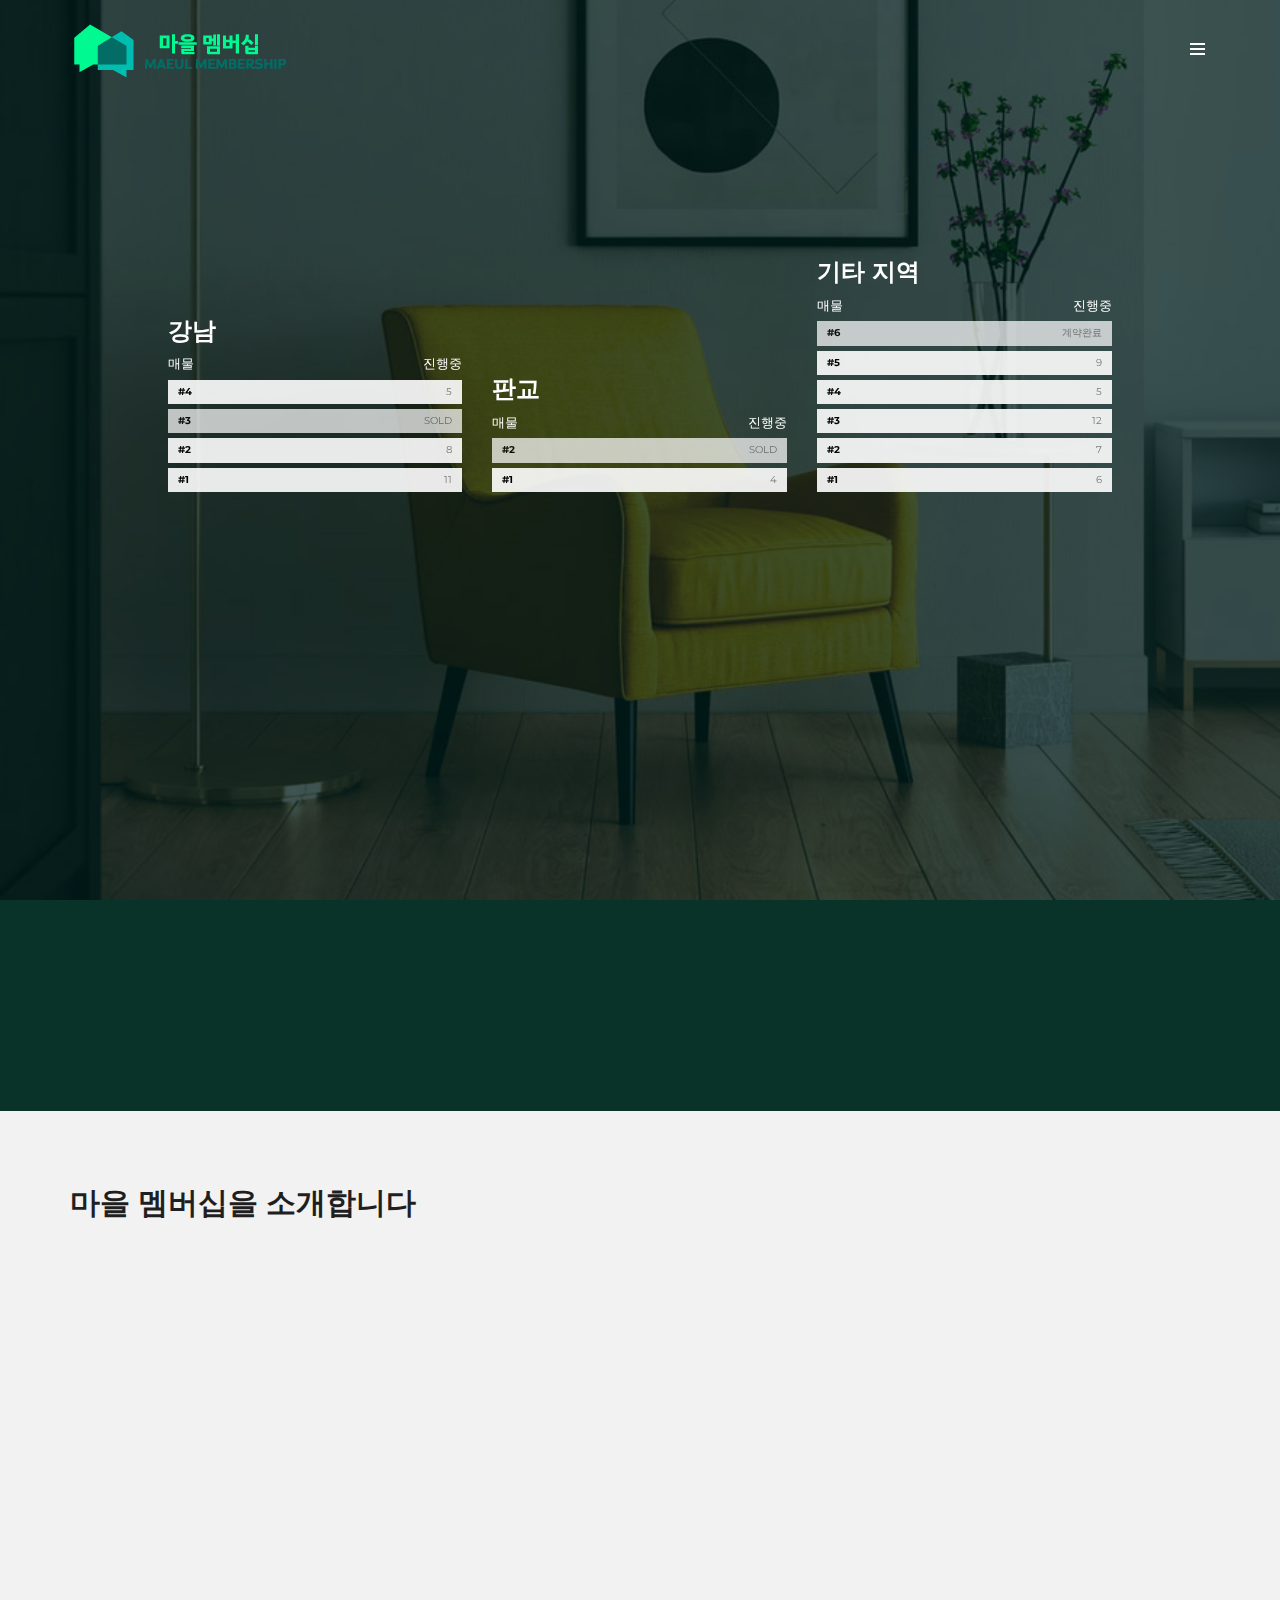
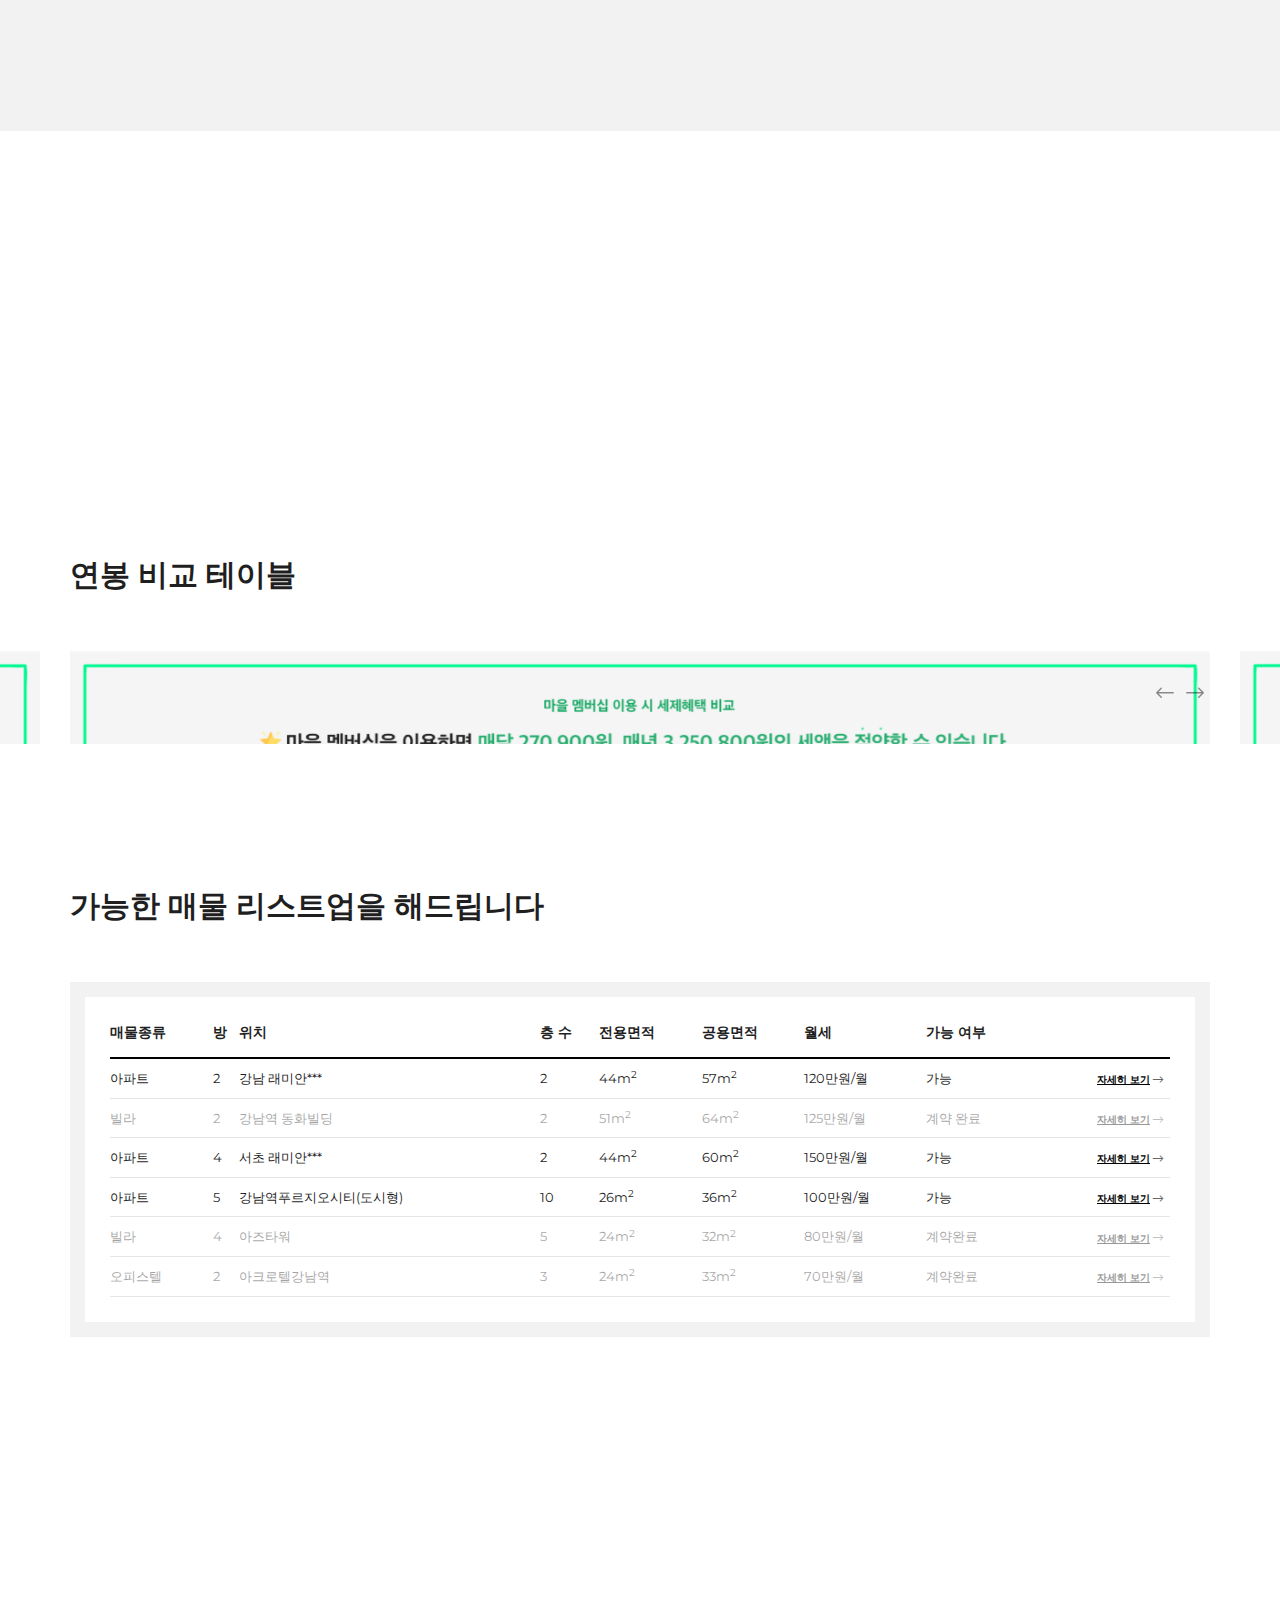
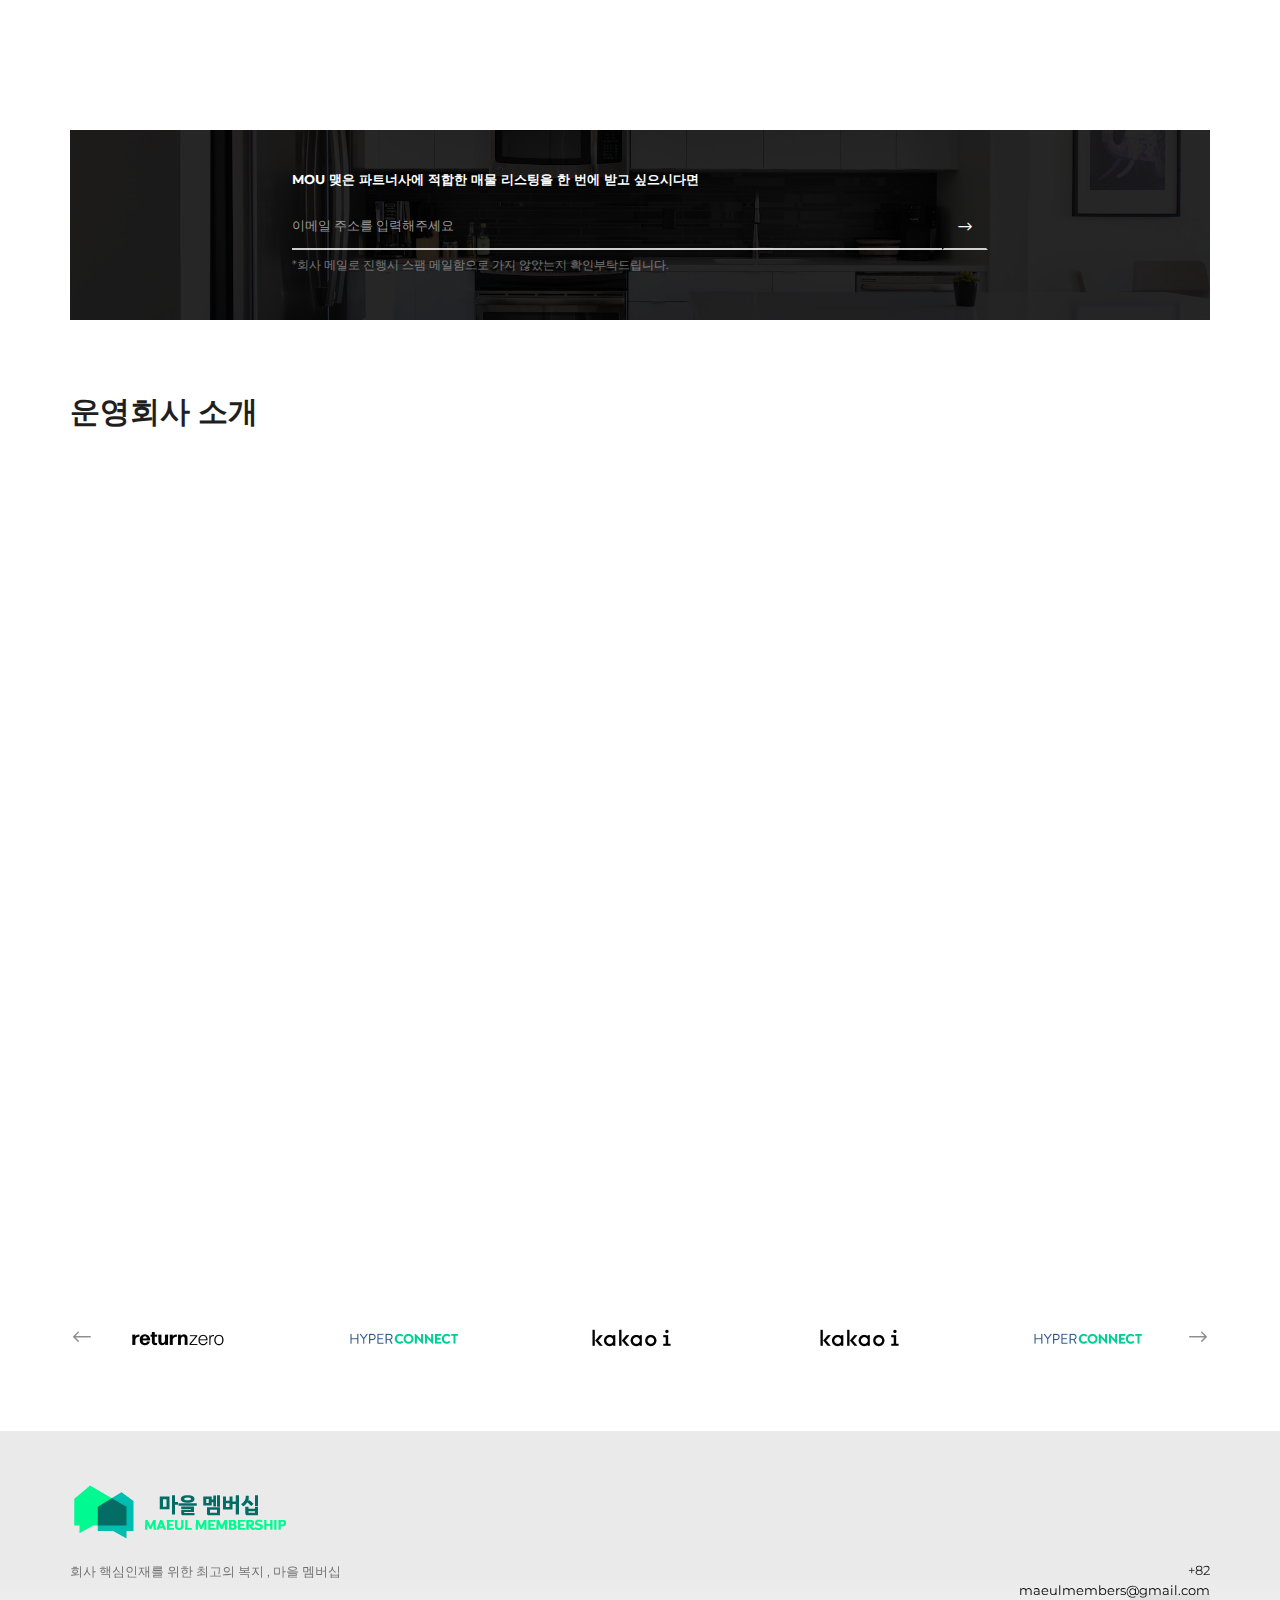
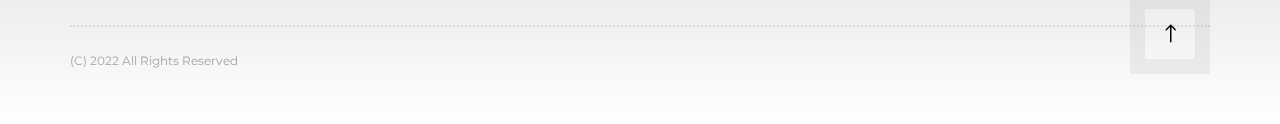
==== commit cedb680e: "연봉 비교 테이블 이미지 및 문구 변경" ====
--- a/docs/index.html
+++ b/docs/index.html
@@ -488,9 +488,9 @@
           >
             <div class="slide">
               <div class="container">
-                <img src="assets/img/gallery-big-01.jpg" alt="" />
+                <img src="assets/img/gallery-big-01.png" alt="" />
                 <div class="description">
-                  <h3 class="framed">연봉 1억 vs 연봉 7600+마을멤버십 2400</h3>
+                  <h3 class="framed">연봉 7천 vs 연봉 5800+마을멤버십 1200</h3>
                 </div>
               </div>
               <!--end container-->
@@ -498,9 +498,9 @@
             <!--end slide-->
             <div class="slide">
               <div class="container">
-                <img src="assets/img/gallery-big-02.jpg" alt="" />
+                <img src="assets/img/gallery-big-02.png" alt="" />
                 <div class="description">
-                  <h3 class="framed">연봉 7천 vs 연봉 4600+마을멤버십 2400</h3>
+                  <h3 class="framed">연봉 1억 vs 연봉 7600+마을멤버십 2400</h3>
                 </div>
               </div>
               <!--end container-->
@@ -508,9 +508,9 @@
             <!--end slide-->
             <div class="slide">
               <div class="container">
-                <img src="assets/img/gallery-big-03.jpg" alt="" />
+                <img src="assets/img/gallery-big-03.png" alt="" />
                 <div class="description">
-                  <h3 class="framed">연봉 7천 vs 연봉 5800+마을멤버십 1200</h3>
+                  <h3 class="framed">연봉 7천 vs 연봉 4600+마을멤버십 2400</h3>
                 </div>
               </div>
               <!--end container-->
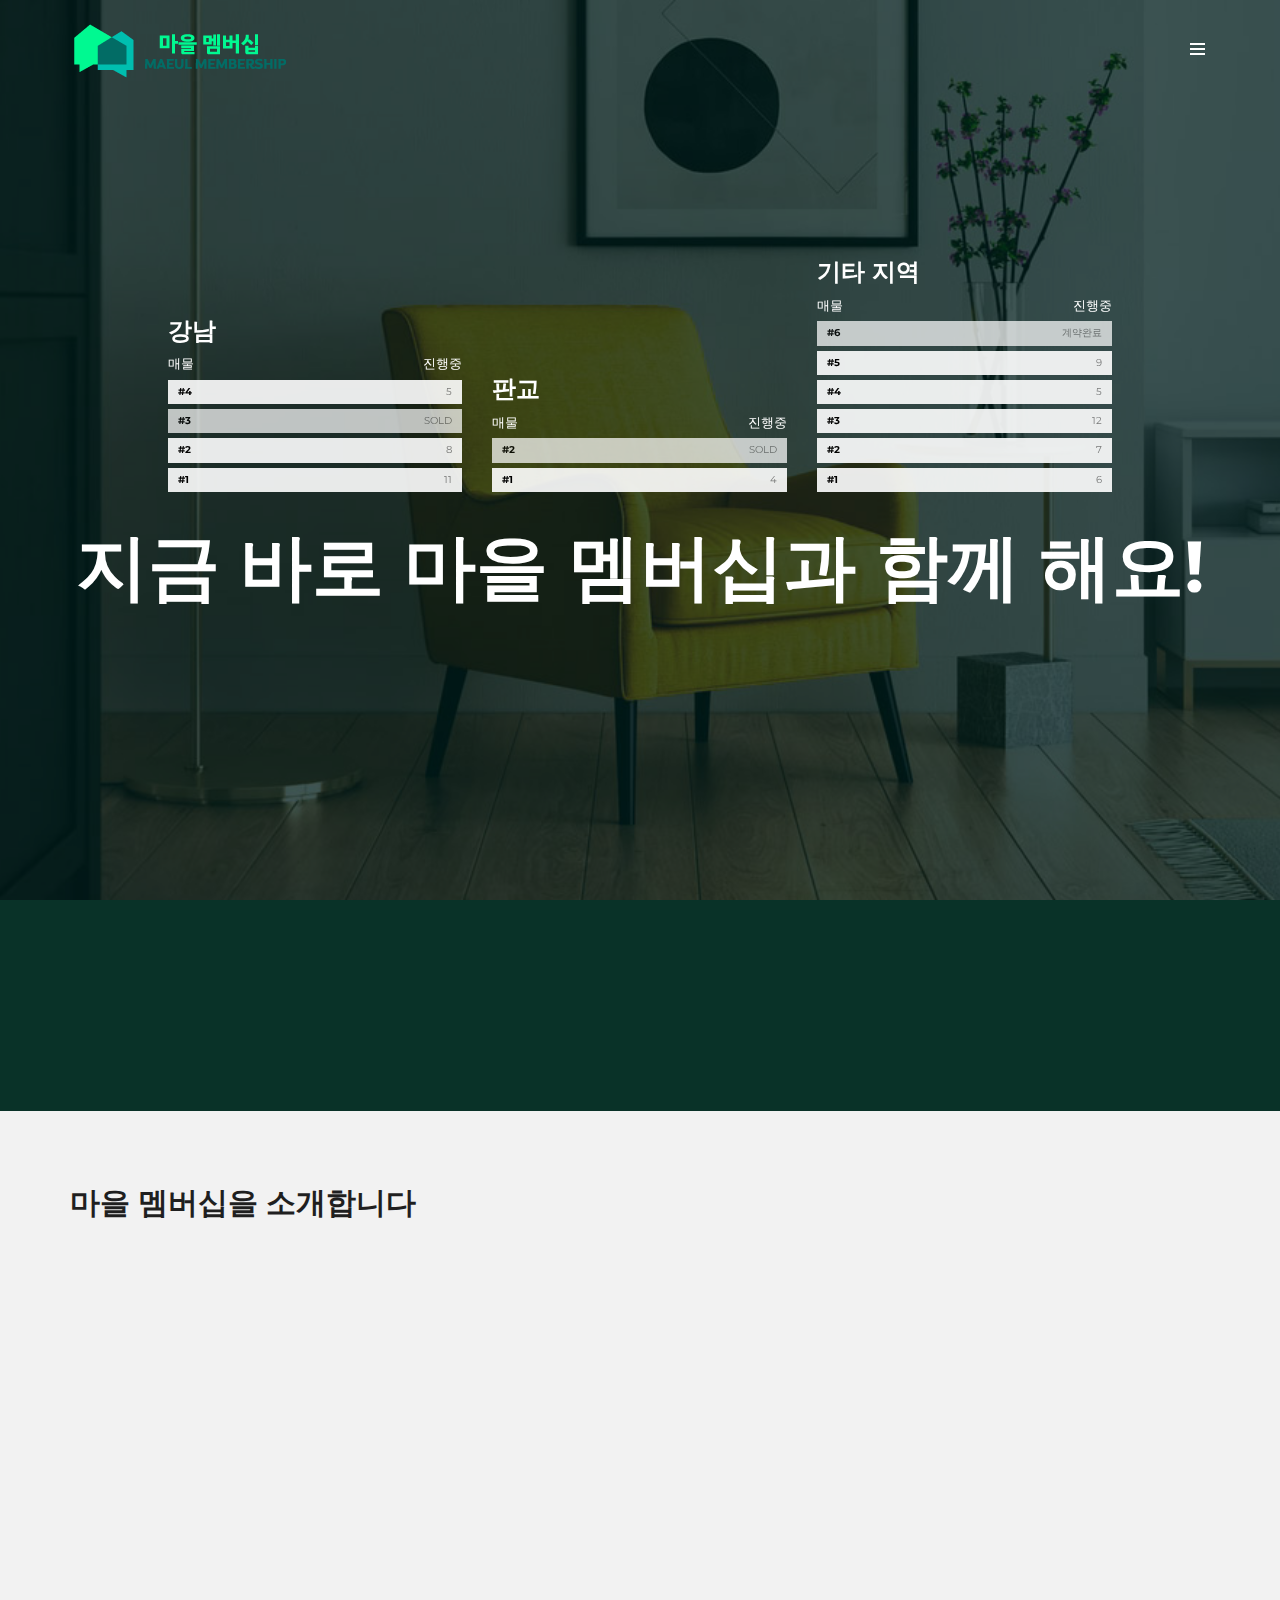
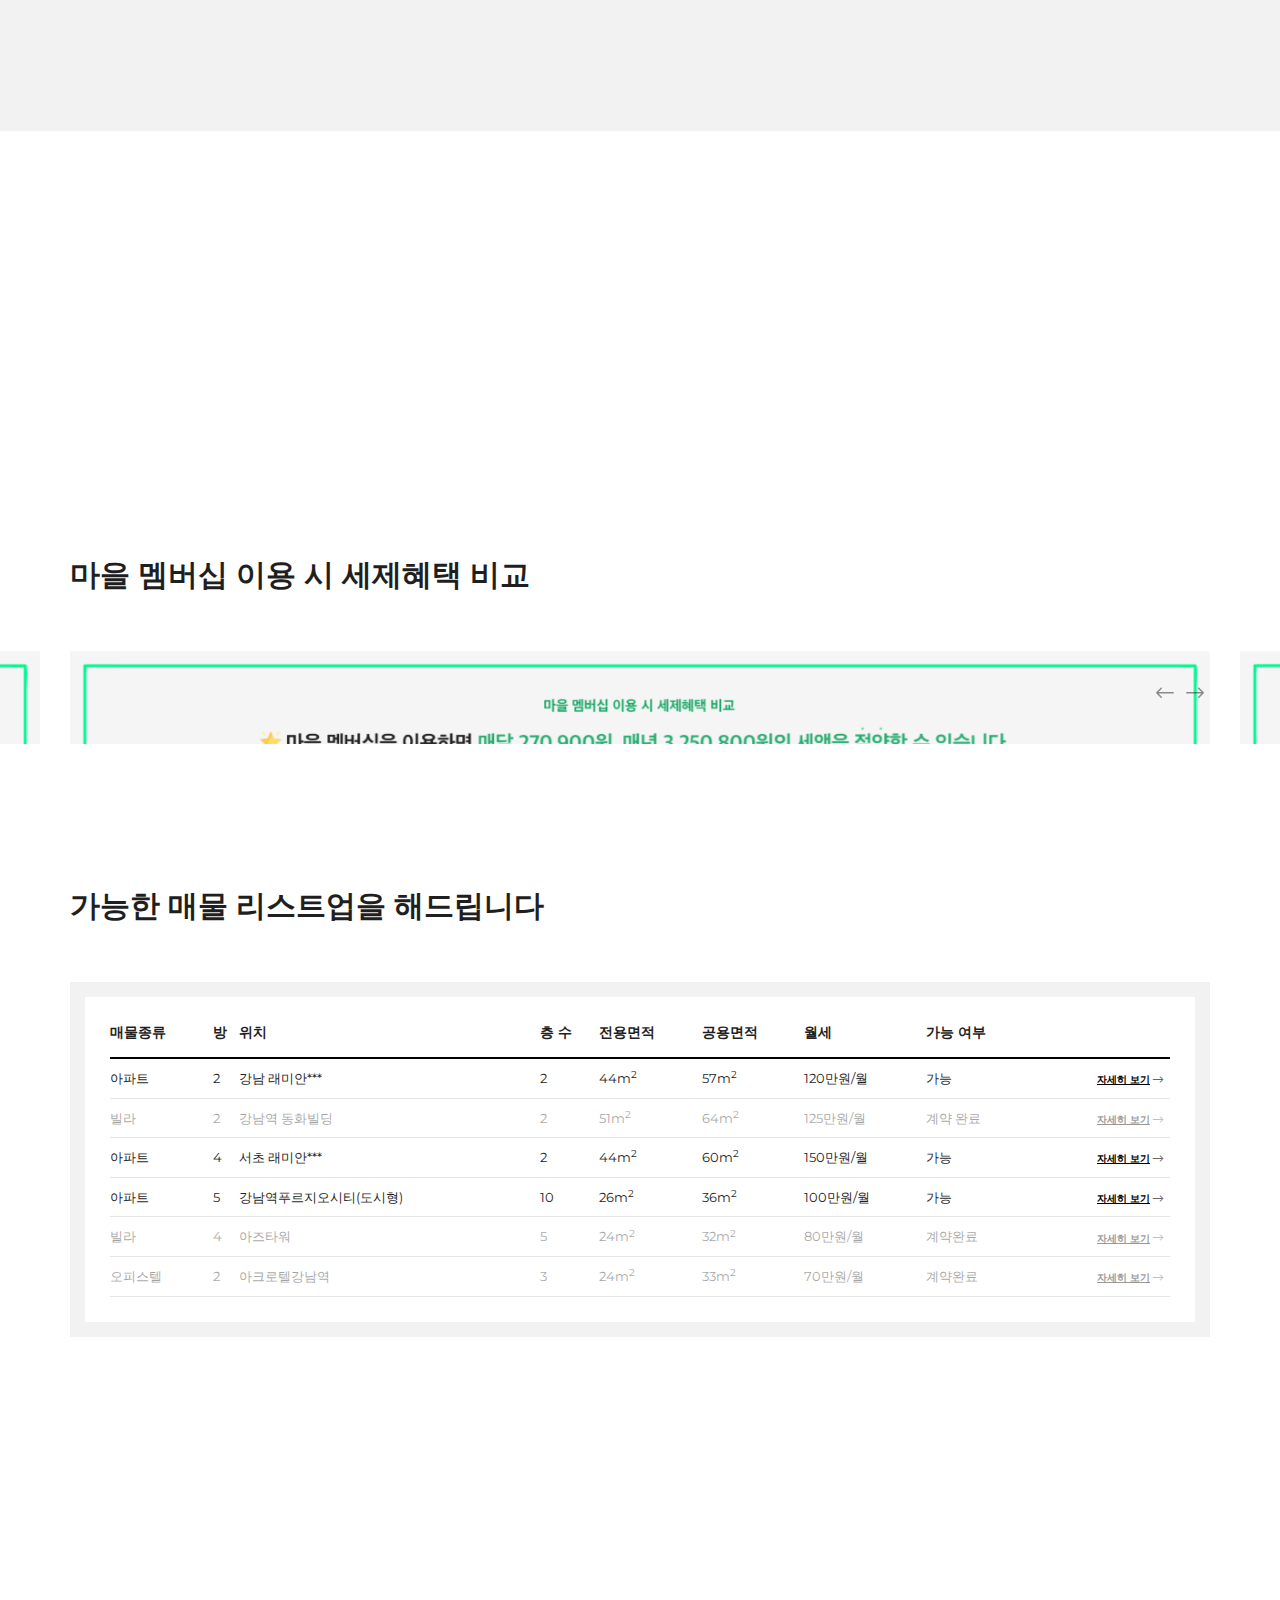
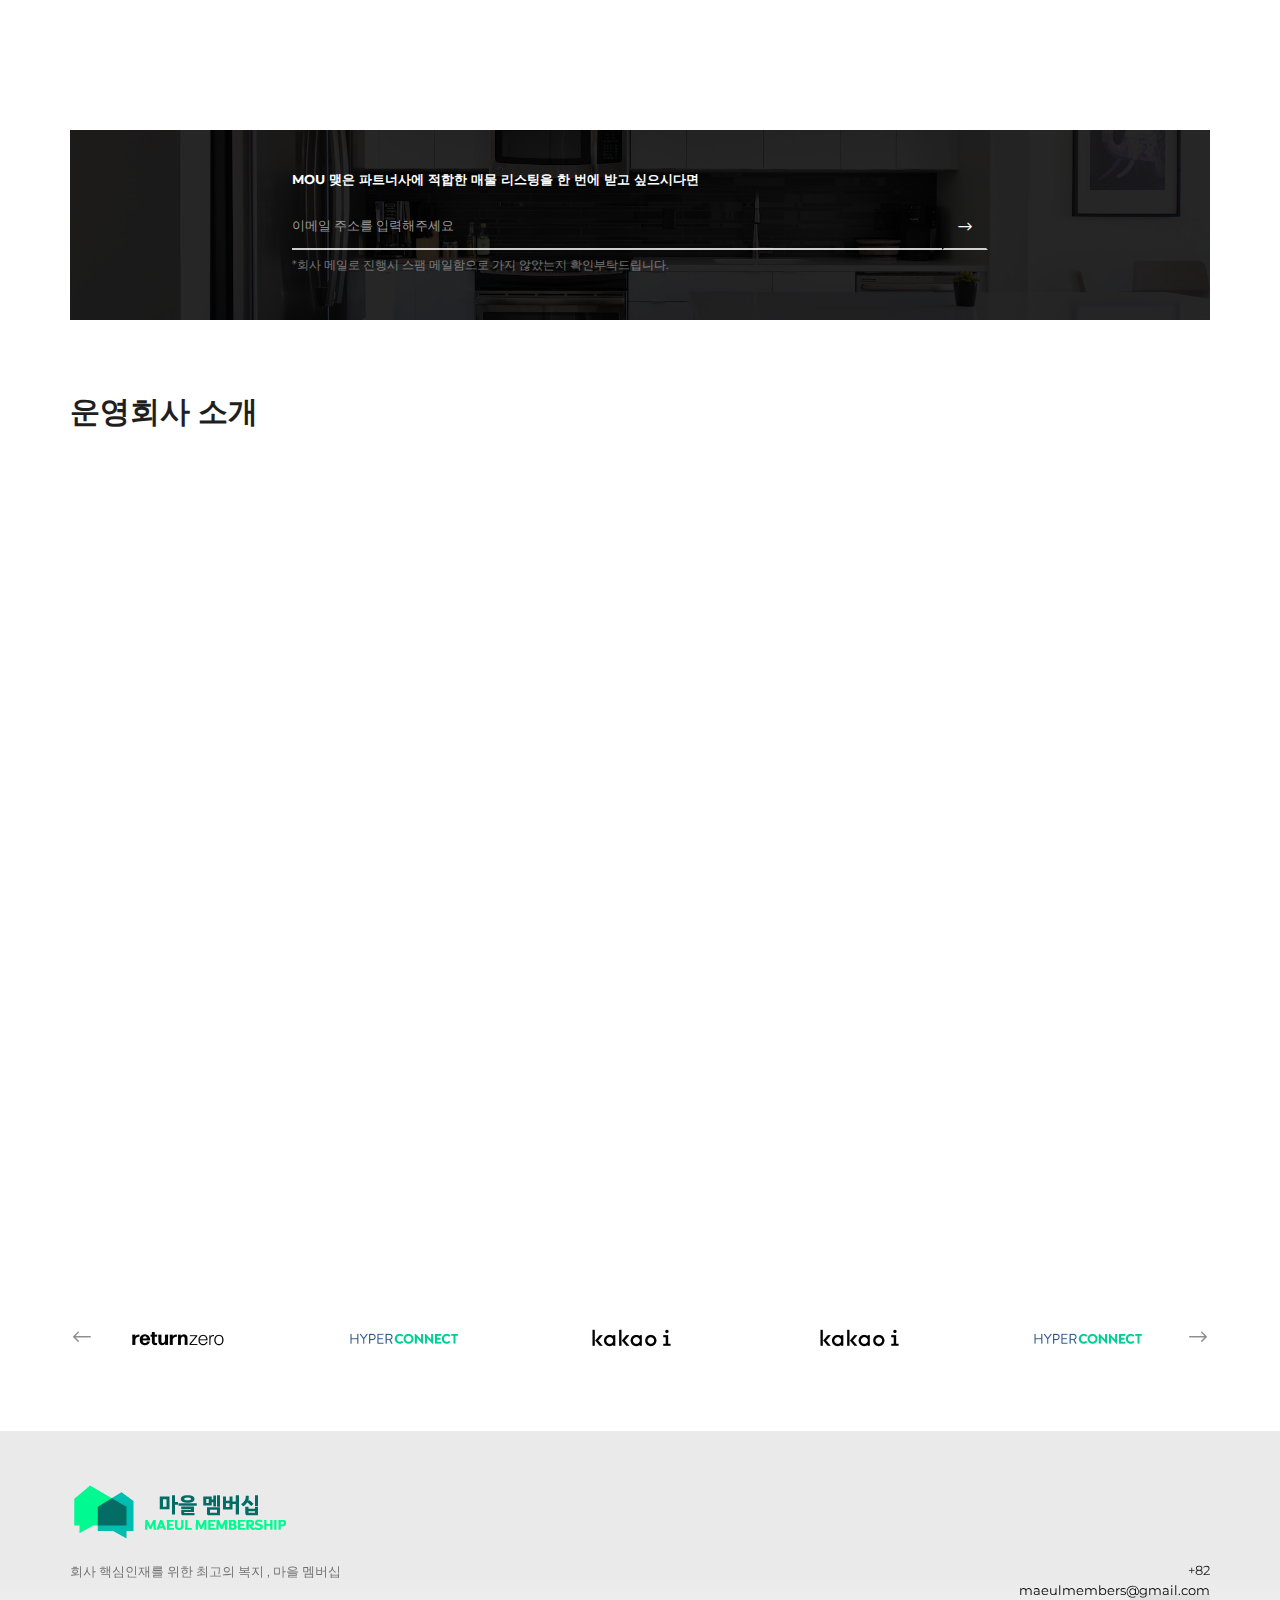
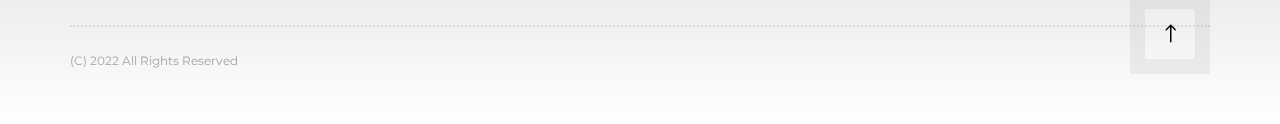
==== commit e7a58a2c: "연봉 비교 테이블 -> 마을 멤버십 이용 시 세제혜택 비교 문구 변경" ====
--- a/docs/index.html
+++ b/docs/index.html
@@ -474,7 +474,7 @@
 
         <div class="block" id="gallery">
           <div class="container">
-            <h2>연봉 비교 테이블</h2>
+            <h2>마을 멤버십 이용 시 세제혜택 비교</h2>
           </div>
           <div
             class="owl-carousel big-gallery"
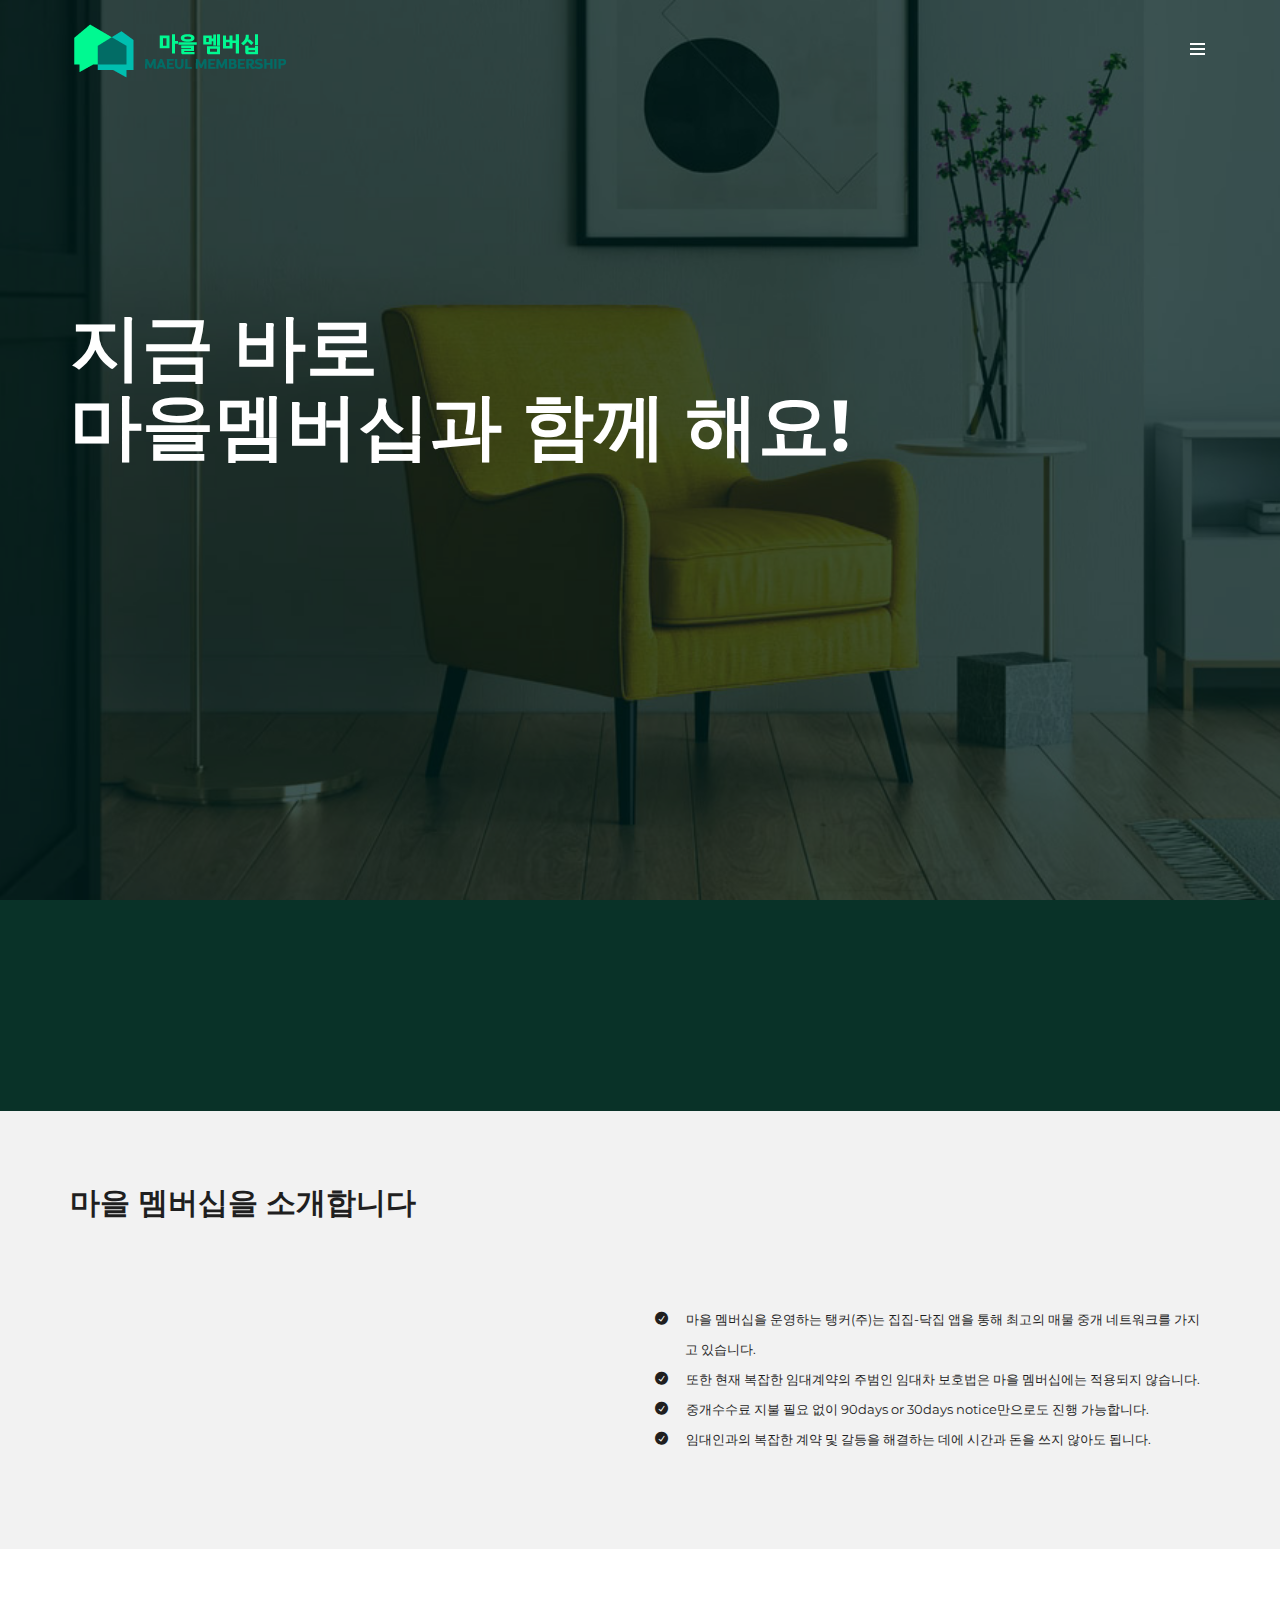
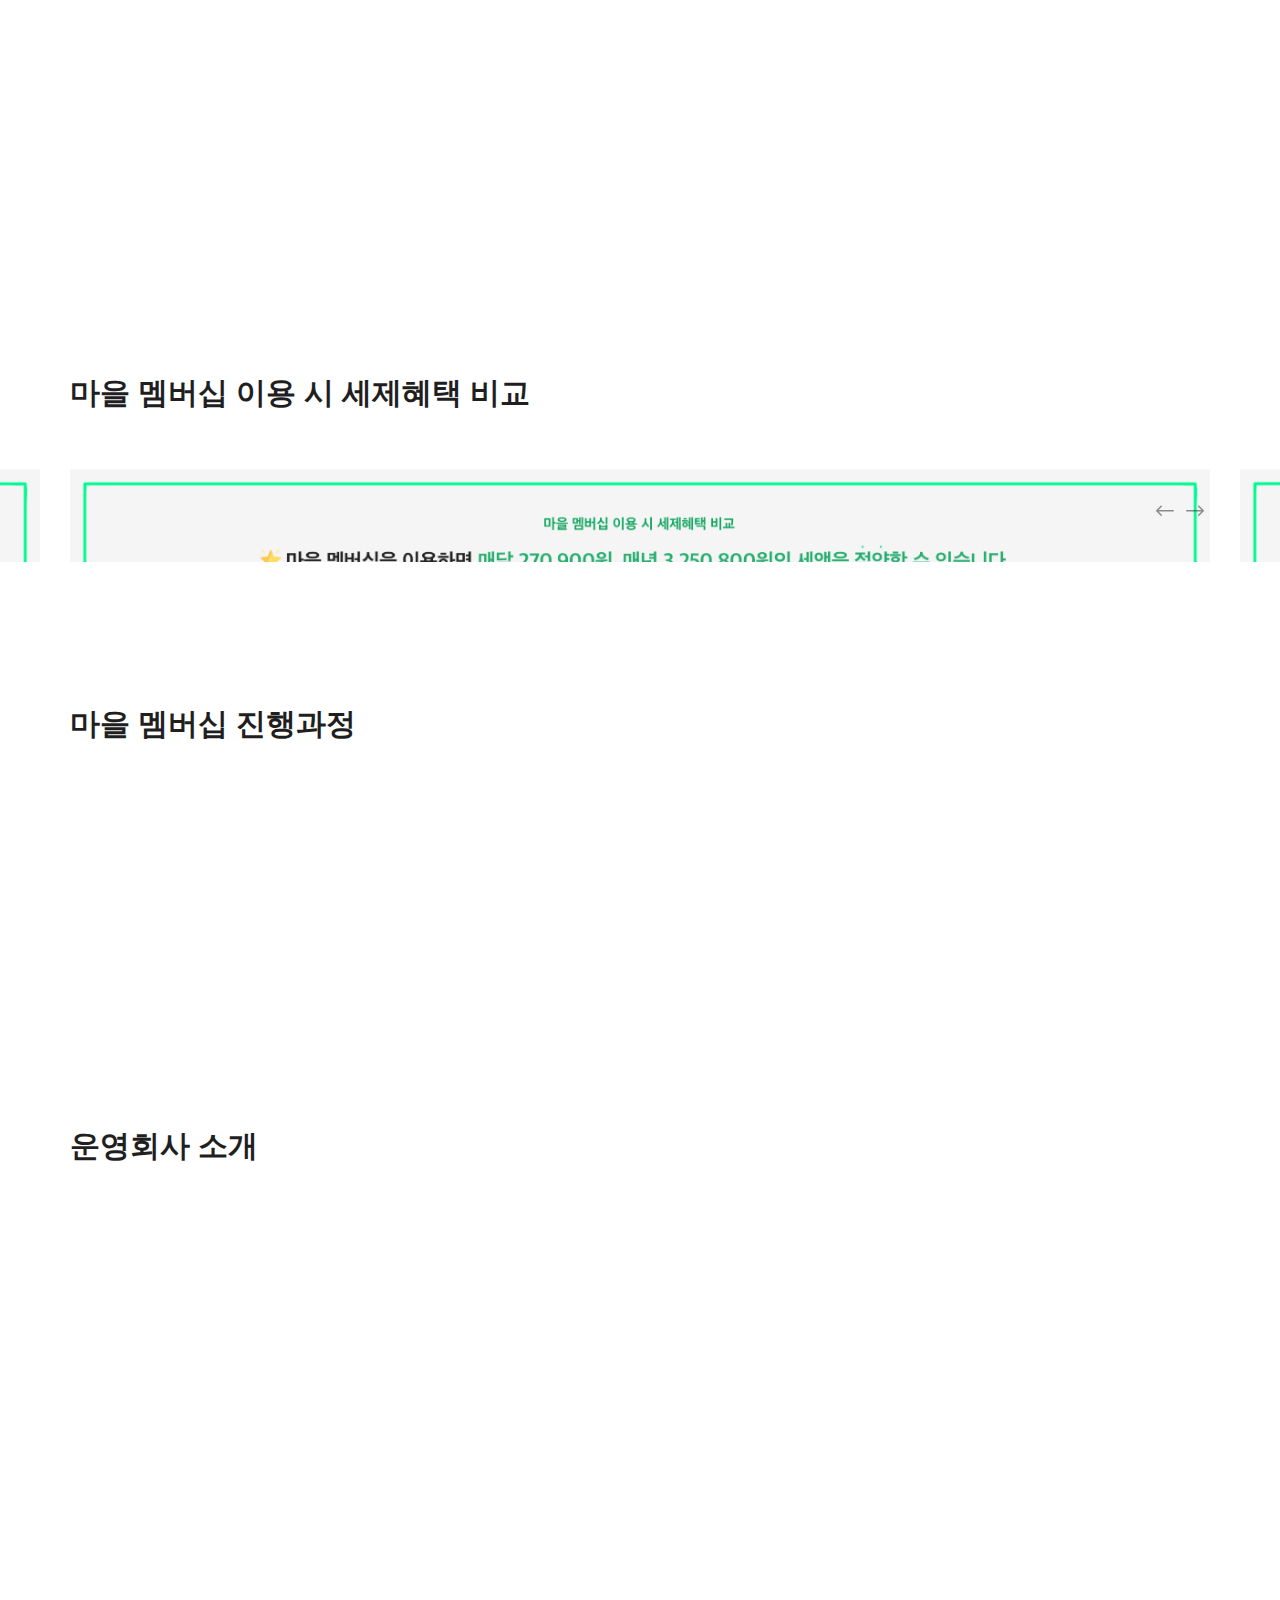
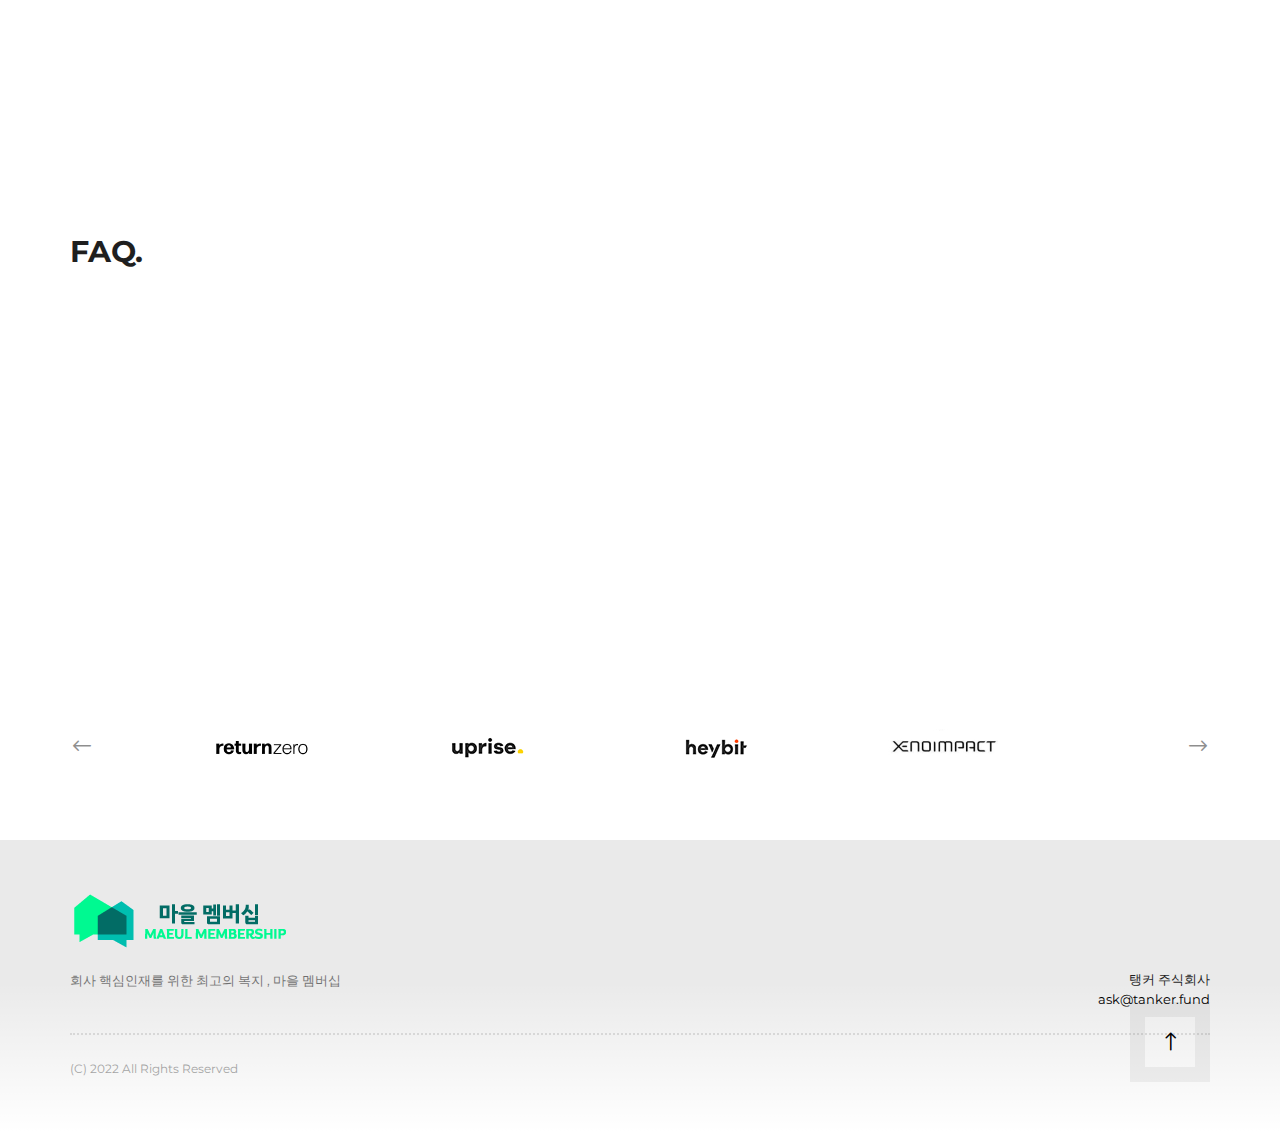
==== commit 6b9d8902: "maeul update" ====
--- a/docs/index.html
+++ b/docs/index.html
@@ -41,8 +41,8 @@
                 <ul class="nav navigation-links animate">
                   <li><a href="#page-top" class="scroll">홈</a></li>
                   <li><a href="#about" class="scroll">마을멤버십</a></li>
-                  <li><a href="#apartments" class="scroll">매물리스트</a></li>
-                  <li><a href="#our-team" class="scroll">서비스</a></li>
+                  <li><a href="#gallery" class="scroll">세제혜택 비교</a></li>
+                  <li><a href="#our-team" class="scroll">운영회사 소개</a></li>
                 </ul>
                 <div class="nav-btn">
                   <figure></figure>
@@ -60,179 +60,26 @@
           <div class="wrapper">
             <div class="hero-title">
               <div class="container">
-                <div class="row">
-                  <div class="col-md-10 col-md-offset-1 col-xs-12">
-                    <div class="floor-selector animate">
-                      <div class="row">
-                        <div class="col-md-4 col-sm-4 col-xs-4 equal-height">
-                          <div class="floor-selector-wrapper">
-                            <div class="building">
-                              <h2>강남</h2>
-                              <div class="description">
-                                <figure class="left">매물</figure>
-                                <figure class="right">진행중</figure>
-                              </div>
-                              <a
-                                href="#"
-                                class="floor"
-                                data-toggle="modal"
-                                data-target="#floor-modal"
-                              >
-                                <figure class="left">#4</figure>
-                                <figure class="right">5</figure>
-                              </a>
-                              <!--end floor-->
-                              <a
-                                href="#"
-                                class="floor disabled"
-                                data-toggle="modal"
-                                data-target="#floor-modal"
-                              >
-                                <figure class="left">#3</figure>
-                                <figure class="right">Sold</figure>
-                              </a>
-                              <!--end floor-->
-                              <a
-                                href="#"
-                                class="floor"
-                                data-toggle="modal"
-                                data-target="#floor-modal"
-                              >
-                                <figure class="left">#2</figure>
-                                <figure class="right">8</figure>
-                              </a>
-                              <!--end floor-->
-                              <a
-                                href="#"
-                                class="floor"
-                                data-toggle="modal"
-                                data-target="#floor-modal"
-                              >
-                                <figure class="left">#1</figure>
-                                <figure class="right">11</figure>
-                              </a>
-                              <!--end floor-->
-                            </div>
-                            <!--end building-->
-                          </div>
-                          <!--end wrapper-->
-                        </div>
-                        <!--end col-md-4-->
-                        <div class="col-md-4 col-sm-4 col-xs-4 equal-height">
-                          <div class="floor-selector-wrapper">
-                            <div class="building">
-                              <h2>판교</h2>
-                              <div class="description">
-                                <figure class="left">매물</figure>
-                                <figure class="right">진행중</figure>
-                              </div>
-                              <a
-                                href="#"
-                                class="floor disabled"
-                                data-toggle="modal"
-                                data-target="#floor-modal"
-                              >
-                                <figure class="left">#2</figure>
-                                <figure class="right">Sold</figure>
-                              </a>
-                              <!--end floor-->
-                              <a
-                                href="#"
-                                class="floor"
-                                data-toggle="modal"
-                                data-target="#floor-modal"
-                              >
-                                <figure class="left">#1</figure>
-                                <figure class="right">4</figure>
-                              </a>
-                              <!--end floor-->
-                            </div>
-                            <!--end building-->
-                          </div>
-                          <!--end wrapper-->
-                        </div>
-                        <!--end col-md-4-->
-                        <div class="col-md-4 col-sm-4 col-xs-4 equal-height">
-                          <div class="floor-selector-wrapper">
-                            <div class="building">
-                              <h2>기타 지역</h2>
-                              <div class="description">
-                                <figure class="left">매물</figure>
-                                <figure class="right">진행중</figure>
-                              </div>
-                              <a
-                                href="#"
-                                class="floor disabled"
-                                data-toggle="modal"
-                                data-target="#floor-modal"
-                              >
-                                <figure class="left">#6</figure>
-                                <figure class="right">계약완료</figure>
-                              </a>
-                              <!--end floor-->
-                              <a
-                                href="#"
-                                class="floor"
-                                data-toggle="modal"
-                                data-target="#floor-modal"
-                              >
-                                <figure class="left">#5</figure>
-                                <figure class="right">9</figure>
-                              </a>
-                              <!--end floor-->
-                              <a
-                                href="#"
-                                class="floor"
-                                data-toggle="modal"
-                                data-target="#floor-modal"
-                              >
-                                <figure class="left">#4</figure>
-                                <figure class="right">5</figure>
-                              </a>
-                              <!--end floor-->
-                              <a
-                                href="#"
-                                class="floor"
-                                data-toggle="modal"
-                                data-target="#floor-modal"
-                              >
-                                <figure class="left">#3</figure>
-                                <figure class="right">12</figure>
-                              </a>
-                              <!--end floor-->
-                              <a
-                                href="#"
-                                class="floor"
-                                data-toggle="modal"
-                                data-target="#floor-modal"
-                              >
-                                <figure class="left">#2</figure>
-                                <figure class="right">7</figure>
-                              </a>
-                              <!--end floor-->
-                              <a
-                                href="#"
-                                class="floor"
-                                data-toggle="modal"
-                                data-target="#floor-modal"
-                              >
-                                <figure class="left">#1</figure>
-                                <figure class="right">6</figure>
-                              </a>
-                              <!--end floor-->
-                            </div>
-                            <!--end building-->
-                          </div>
-                          <!--end wrapper-->
-                        </div>
-                        <!--end col-md-4-->
-                      </div>
-                      <!--end building-->
-                    </div>
-                    <!--end flor-selector-->
-                  </div>
-                </div>
-                <h1 class="animate center">지금 바로 마을 멤버십과 함께 해요!</h1>
+                <h1 class="animate">지금 바로<br />마을멤버십과 함께 해요!</h1>
+                <div class="animate">
+                  <p class="width-50">
+                    마을 멤버십은 부동산 AI 솔루션 기업 탱커(주)의 노하우로
+                    탄생하였습니다.
+                  </p>
+                </div>
+                <div class="animate">
+                  <a
+                    href="mailto:ask@tanker.fund"
+                    class="btn btn-rounded btn-default scroll"
+                    >문의하기</a
+                  >
+                  <a
+                    href="https://tanker.ai"
+                    target="https://tanker.ai"
+                    class="btn btn-rounded btn-default btn-framed scroll"
+                    >탱커 소개</a
+                  >
+                </div>
               </div>
               <!--end container-->
             </div>
@@ -338,6 +185,9 @@
                   적은 초기 투자 비용으로 간편하게  직원 복지 수준을 향상시킬 수 있습니다.
                 </p>
+                <!--end ul-->
+              </div>
+              <div class="col-md-6 col-sm-6">
                 <ul class="check-marks">
                   <li>
                     마을 멤버십을 운영하는 탱커(주)는 집집-닥집 앱을 통해 최고의 매물 중개
@@ -358,27 +208,20 @@
                     됩니다.
                   </li>
                 </ul>
-                <!--end ul-->
-              </div>
-              <!--end col-md-6-->
-              <div
-                class="col-md-6 col-sm-6"
-                data-scroll-reveal="enter right and move 20px"
-              >
-                <h3>왜 마을멤버십인가?</h3>
-                <a href="http://vimeo.com/24506451" class="video-player video-popup">
-                  <i class="play-icon arrow_triangle-right"></i>
-                  <div class="has-overlay">
-                    <img src="assets/img/image-video.jpg" alt="" />
-                  </div>
-                </a>
-                <figure class="note">
-                  변호사이자 공인중개사인 탱커(주) 대표 임현서가 직접 설명하는
-                  마을멤버십이 합리적인 이유
-                </figure>
-                <!--end video-player-->
-              </div>
-              <!--end col-md-6-->
+              </div>
+              <!-- end col-md-6-->
+              <!--                    <div class="col-md-6 col-sm-6" data-scroll-reveal="enter right and move 20px">
+                        <h3>왜 마을멤버십인가?</h3>
+                        <a href="http://vimeo.com/24506451" class="video-player video-popup">
+                            <i class="play-icon arrow_triangle-right"></i>
+                            <div class="has-overlay">
+                                <img src="assets/img/image-video.jpg" alt="">
+                            </div>
+                        </a>
+                        <figure class="note">변호사이자 공인중개사인 탱커(주) 대표 임현서가 직접 설명하는 마을멤버십이 합리적인 이유</figure>
+                        <!end video-player-->
+              <!--</div>-->
+              <!--end col-md-6 -->
             </div>
             <!--end row-->
           </div>
@@ -488,7 +331,7 @@
           >
             <div class="slide">
               <div class="container">
-                <img src="assets/img/gallery-big-01.png" alt="" />
+                <img src="assets/img/img1.png" alt="" />
                 <div class="description">
                   <h3 class="framed">연봉 7천 vs 연봉 5800+마을멤버십 1200</h3>
                 </div>
@@ -498,7 +341,7 @@
             <!--end slide-->
             <div class="slide">
               <div class="container">
-                <img src="assets/img/gallery-big-02.png" alt="" />
+                <img src="assets/img/img2.png" alt="" />
                 <div class="description">
                   <h3 class="framed">연봉 1억 vs 연봉 7600+마을멤버십 2400</h3>
                 </div>
@@ -508,9 +351,9 @@
             <!--end slide-->
             <div class="slide">
               <div class="container">
-                <img src="assets/img/gallery-big-03.png" alt="" />
+                <img src="assets/img/img3.png" alt="" />
                 <div class="description">
-                  <h3 class="framed">연봉 7천 vs 연봉 4600+마을멤버십 2400</h3>
+                  <h3 class="framed">연봉 7천 vs 연봉 5800+마을멤버십 2400</h3>
                 </div>
               </div>
               <!--end container-->
@@ -528,135 +371,9 @@
         </div>
         <!--end block-->
 
-        <div class="block" id="apartments">
-          <div class="container">
-            <h2>가능한 매물 리스트업을 해드립니다</h2>
-            <div class="table-responsive framed">
-              <table class="pricing-table">
-                <thead>
-                  <tr>
-                    <th>매물종류</th>
-                    <th>방</th>
-                    <th>위치</th>
-                    <th>층 수</th>
-                    <th>전용면적</th>
-                    <th>공용면적</th>
-                    <th>월세</th>
-                    <th>가능 여부</th>
-                    <th></th>
-                  </tr>
-                </thead>
-                <tbody>
-                  <tr>
-                    <td>아파트</td>
-                    <td>2</td>
-                    <td>강남 래미안***</td>
-                    <td>2</td>
-                    <td>44m<sup>2</sup></td>
-                    <td>57m<sup>2</sup></td>
-                    <td>120만원/월</td>
-                    <td>가능</td>
-                    <td>
-                      <a
-                        href=""
-                        class="link arrow underline"
-                        data-toggle="modal"
-                        data-target="#floor-modal"
-                        >자세히 보기</a
-                      >
-                    </td>
-                  </tr>
-                  <tr class="not-available">
-                    <td>빌라</td>
-                    <td>2</td>
-                    <td>강남역 동화빌딩</td>
-                    <td>2</td>
-                    <td>51m<sup>2</sup></td>
-                    <td>64m<sup>2</sup></td>
-                    <td>125만원/월</td>
-                    <td>계약 완료</td>
-                    <td><a href="" class="link arrow underline">자세히 보기</a></td>
-                  </tr>
-                  <tr>
-                    <td>아파트</td>
-                    <td>4</td>
-                    <td>서초 래미안***</td>
-                    <td>2</td>
-                    <td>44m<sup>2</sup></td>
-                    <td>60m<sup>2</sup></td>
-                    <td>150만원/월</td>
-                    <td>가능</td>
-                    <td>
-                      <a
-                        href=""
-                        class="link arrow underline"
-                        data-toggle="modal"
-                        data-target="#floor-modal"
-                        >자세히 보기</a
-                      >
-                    </td>
-                  </tr>
-                  <tr>
-                    <td>아파트</td>
-                    <td>5</td>
-                    <td>강남역푸르지오시티(도시형)</td>
-                    <td>10</td>
-                    <td>26m<sup>2</sup></td>
-                    <td>36m<sup>2</sup></td>
-                    <td>100만원/월</td>
-                    <td>가능</td>
-                    <td>
-                      <a
-                        href=""
-                        class="link arrow underline"
-                        data-toggle="modal"
-                        data-target="#floor-modal"
-                        >자세히 보기</a
-                      >
-                    </td>
-                  </tr>
-                  <tr class="not-available">
-                    <td>빌라</td>
-                    <td>4</td>
-                    <td>아즈타워</td>
-                    <td>5</td>
-                    <td>24m<sup>2</sup></td>
-                    <td>32m<sup>2</sup></td>
-                    <td>80만원/월</td>
-                    <td>계약완료</td>
-                    <td><a href="" class="link arrow underline">자세히 보기</a></td>
-                  </tr>
-                  <tr class="not-available">
-                    <td>오피스텔</td>
-                    <td>2</td>
-                    <td>아크로텔강남역</td>
-                    <td>3</td>
-                    <td>24m<sup>2</sup></td>
-                    <td>33m<sup>2</sup></td>
-                    <td>70만원/월</td>
-                    <td>계약완료</td>
-                    <td>
-                      <a
-                        href=""
-                        class="link arrow underline"
-                        data-toggle="modal"
-                        data-target="#floor-modal"
-                        >자세히 보기</a
-                      >
-                    </td>
-                  </tr>
-                </tbody>
-              </table>
-              <!--end pricing-table-->
-            </div>
-            <!--end table-responsive-->
-          </div>
-          <!--end container-->
-        </div>
-        <!--end block-->
-
         <div class="block">
           <div class="container">
+            <h2>마을 멤버십 진행과정</h2>
             <div class="row">
               <div class="col-md-3 col-sm-3">
                 <div
@@ -754,50 +471,36 @@
         </div>
         <!--end block-->
 
-        <div class="container">
-          <div class="block background-is-dark">
-            <div class="row">
-              <div class="col-md-8 col-sm-8 col-md-offset-2 col-sm-offset-2">
-                <form class="inputs-underline" id="form-subscribe">
-                  <label
-                    >MOU 맺은 파트너사에 적합한 매물 리스팅을 한 번에 받고
-                    싶으시다면</label
-                  >
-                  <div class="input-group">
-                    <input
-                      type="text"
-                      class="form-control"
-                      name="email"
-                      placeholder="이메일 주소를 입력해주세요"
-                      required=""
-                    />
-                    <span class="input-group-btn">
-                      <button class="btn" type="submit">
-                        <i class="arrow_right"></i>
-                      </button>
-                    </span>
-                  </div>
-                  <!-- /input-group -->
-                  <p class="note">
-                    *회사 메일로 진행시 스팸 메일함으로 가지 않았는지 확인부탁드립니다.
-                  </p>
-                </form>
-                <!--end form-->
-              </div>
-              <!--end col-md-8-->
-            </div>
-            <!--end row-->
-            <div class="background-wrapper">
-              <div class="bg-transfer opacity-15">
-                <img src="assets/img/gallery-01.jpg" alt="" />
-              </div>
-              <div class="background-color background-color-black"></div>
-            </div>
-            <!--end background-wrapper-->
-          </div>
-          <!--end container-->
+        <!--<div class="container">
+            <div class="block background-is-dark">
+                <div class="row">
+                    <div class="col-md-8 col-sm-8 col-md-offset-2 col-sm-offset-2">
+                        <form class="inputs-underline" id="form-subscribe">
+                            <label>MOU 맺은 파트너사에 적합한 매물 리스팅을 한 번에 받고 싶으시다면</label>
+                            <div class="input-group">
+                                <input type="text" class="form-control" name="email" placeholder="이메일 주소를 입력해주세요" required="">
+                                    <span class="input-group-btn">
+                                        <button class="btn" type="submit"><i class="arrow_right"></i></button>
+                                    </span>
+                            </div><!/input-group 
+                            <p class="note">*회사 메일로 진행시 스팸 메일함으로 가지 않았는지 확인부탁드립니다.</p>
+                        </form>
+                        <end form
+                    </div>
+                    <end col-md-8
+                </div>
+                <end row>
+                <div class="background-wrapper">
+                    <div class="bg-transfer opacity-15">
+                        <img src="assets/img/gallery-01.jpg" alt="">
+                    </div>
+                    <div class="background-color background-color-black"></div>
+                </div>
+                <end background-wrapper
+            </div>
+            <end container>
         </div>
-        <!--end block-->
+        <end block-->
 
         <div class="block" id="our-team">
           <div class="container">
@@ -820,9 +523,8 @@
                     data-read-more-less-link="Read less"
                   >
                     <div class="time-line-item">
-                      <div class="date">
-                        <a href="https://www.doczip.kr" target="_blank">닥집</a>
-                      </div>
+                      <a href="https://www.doczip.kr" class="new-window-link"></a>
+                      <div class="date">닥집</div>
                       <div class="description">
                         <h4>닥집, 집주인조회하기 서비스 론칭</h4>
                         <div class="additional-info">
@@ -839,9 +541,8 @@
                     </div>
                     <!--end time-line-item-->
                     <div class="time-line-item">
-                      <div class="date">
-                        <a href="https://blitz.re.kr" target="_blank">블리츠 Blitz</a>
-                      </div>
+                      <a href="https://blitz.re.kr" class="new-window-link"></a>
+                      <div class="date">블리츠 Blitz</div>
                       <div class="description">
                         <h4>Blitz 및 시세산정 서비스</h4>
                         <p>
@@ -854,9 +555,8 @@
                     </div>
                     <!--end time-line-item-->
                     <div class="time-line-item">
-                      <div class="date"> <a href="#" target="_blank">
-                        집집
-                      </a></div>
+                      <a href="#" class="new-window-link"></a>
+                      <div class="date">집집</div>
                       <div class="description">
                         <h4>수 많은 매물 속에서 원하는 정보로 매물 리스팅</h4>
                         <p>
@@ -867,10 +567,8 @@
                     </div>
                     <!--end time-line-item-->
                     <div class="time-line-item">
-                      <div class="date">
-                        <a href="#" target="_blank">
-                            갭투자검색기</div>
-                        </a>
+                      <a href="#" class="new-window-link"></a>
+                      <div class="date">갭투자검색기</div>
                       <div class="description">
                         <h4>집집 서비스, 대중화</h4>
                         <p>
@@ -889,7 +587,7 @@
                 class="col-md-6 col-sm-6"
                 data-scroll-reveal="enter right and move 20px"
               >
-                <h3>탱커(주) 파트너사</h3>
+                <h3>탱커(주) 주주구성</h3>
                 <div
                   class="owl-carousel one-item-carousel"
                   data-owl-items="1"
@@ -897,12 +595,11 @@
                   data-owl-nav="0"
                   data-owl-dots="1"
                 >
-                  <img src="assets/img/people.jpg" alt="" />
-                  <img src="assets/img/person.jpg" alt="" />
-                  <img src="assets/img/person-02.jpg" alt="" />
+                  <img src="assets/img/ibk.jpg" alt="" />
+                  <img src="assets/img/mirae.jpg" alt="" />
                 </div>
                 <!--end one-item-carousel-->
-                <p>미래에셋벤처투자, IBK기업은행, 한국사회투자</p>
+                <p>IBK기업은행, 미래에셋벤처투자, 한국사회투자 등</p>
               </div>
               <!--end col-md-6-->
             </div>
@@ -912,7 +609,158 @@
         </div>
         <!--end block-->
 
-        <div class="container">
+        <div class="block" id="faq-section">
+          <div class="container">
+            <h2>FAQ.</h2>
+            <div class="row">
+              <div class="col-md-8 col-sm-8 equal-height">
+                <div
+                  class="panel-group background-solid"
+                  id="faq"
+                  role="tablist"
+                  aria-multiselectable="true"
+                  data-scroll-reveal="enter left and move 20px after"
+                >
+                  <div class="panel panel-default">
+                    <div class="panel-heading" role="tab" id="faq1">
+                      <h4 class="panel-title">
+                        <a
+                          role="button"
+                          data-toggle="collapse"
+                          data-parent="#faq"
+                          href="#answer1"
+                          aria-expanded="true"
+                          aria-controls="answer1"
+                          >마을멤버십에서 제공가능한 플랜을 알고 싶습니다.</a
+                        >
+                      </h4>
+                    </div>
+                    <div
+                      id="answer1"
+                      class="panel-collapse collapse in"
+                      role="tabpanel"
+                      aria-labelledby="faq1"
+                    >
+                      <div class="panel-body">
+                        <p>
+                          Nunc vel erat eget dolor lobortis venenatis eget in nulla.
+                          Aliquam sodales elit in augue finibus, at sagittis enim
+                          vestibulum. Vivamus varius, velit sollicitudin interdum cursus,
+                          augue purus dignissim quam, dictum commodo lorem ante quis
+                          neque. Etiam massa erat, tristique id semper ac, placerat ac
+                          magna.
+                        </p>
+                      </div>
+                      <!--/ .panel-body-->
+                    </div>
+                    <!--/ .panel-collapse-->
+                  </div>
+                  <!--/ .panel-->
+                  <div class="panel panel-default">
+                    <div class="panel-heading" role="tab" id="faq2">
+                      <h4 class="panel-title">
+                        <a
+                          role="button"
+                          data-toggle="collapse"
+                          data-parent="#faq"
+                          href="#answer2"
+                          aria-expanded="true"
+                          aria-controls="answer2"
+                          >어디부터 어디 과정까지 동행 해주시나요?</a
+                        >
+                      </h4>
+                    </div>
+                    <div
+                      id="answer2"
+                      class="panel-collapse collapse"
+                      role="tabpanel"
+                      aria-labelledby="faq2"
+                    >
+                      <div class="panel-body">
+                        <p>
+                          Lorem ipsum dolor sit amet, consectetur adipiscing elit. Integer
+                          dapibus elit nibh, id scelerisque tortor ornare at. Maecenas
+                          finibus purus id massa viverra, a commodo enim imperdiet. Donec
+                          ac magna non nisi hendrerit facilisis. In a nisl mi. Fusce
+                          vulputate sodales laoreet. Phasellus et urna risus.
+                        </p>
+                      </div>
+                      <!--/ .panel-body-->
+                    </div>
+                    <!--/ .panel-collapse-->
+                  </div>
+                  <!--/ .panel-->
+                  <div class="panel panel-default">
+                    <div class="panel-heading" role="tab" id="faq3">
+                      <h4 class="panel-title">
+                        <a
+                          role="button"
+                          data-toggle="collapse"
+                          data-parent="#faq"
+                          href="#answer3"
+                          aria-expanded="true"
+                          aria-controls="answer3"
+                          >10인 이하 기업도 취급하시나요?</a
+                        >
+                      </h4>
+                    </div>
+                    <div
+                      id="answer3"
+                      class="panel-collapse collapse"
+                      role="tabpanel"
+                      aria-labelledby="faq3"
+                    >
+                      <div class="panel-body">
+                        <p>
+                          Donec ut pellentesque nunc. Maecenas malesuada et eros sed
+                          tristique. Cras condimentum in ligula ac efficitur. Vestibulum
+                          tempor leo nec molestie bibendum. Maecenas molestie ligula id
+                          efficitur venenatis. Maecenas venenatis mauris in erat
+                          imperdiet, et suscipit ipsum pretium.
+                        </p>
+                      </div>
+                      <!--/ .panel-body-->
+                    </div>
+                    <!--/ .panel-collapse-->
+                  </div>
+                  <!--/ .panel-->
+                </div>
+                <!--/ .panel-group-->
+              </div>
+              <div class="col-md-4 col-sm-4 equal-height">
+                <div
+                  class="framed vertical-aligned-wrapper"
+                  data-scroll-reveal="enter right and move 20px"
+                >
+                  <form class="inputs-underline vertical-aligned-element middle">
+                    <label>마을멤버십에 대한 안내를 진행해드립니다.</label>
+                    <div class="input-group">
+                      <input
+                        type="email"
+                        class="form-control"
+                        name="email"
+                        placeholder="이메일 주소"
+                      />
+                      <span class="input-group-btn">
+                        <button class="btn" type="submit">
+                          <i class="arrow_right"></i>
+                        </button>
+                      </span>
+                    </div>
+                    <!-- /input-group -->
+                    <p class="note">*멤버십 이용에 자세한 플랜을 안내드립니다.</p>
+                  </form>
+                  <!--end form-->
+                </div>
+                <!--end framed-->
+              </div>
+            </div>
+          </div>
+          <!--end container-->
+        </div>
+        <!--end block-->
+
+        <!-- <div class="container">
           <div class="block framed" data-scroll-reveal="enter bottom and move 20px">
             <div class="testimonials">
               <div class="row">
@@ -925,40 +773,31 @@
                         <figure>파트너사</figure>
                       </footer>
                     </blockquote>
-                    <!--end blockquote-->
+
+                    <blockquote>
+                      <p>탱커(주)는 오래 알던 기업입니다. 믿고 계약 진행합니다.</p>
+                      <footer>
+                        카카오AI
+                        <figure>파트너사</figure>
+                      </footer>
+                    </blockquote>
+
                     <blockquote>
                       <p>
-                        Ut ornare in dolor sit amet mollis. Aliquam molestie venenatis mi
-                        in efficitur. Lorem ipsum dolor sit amet
+                        자사에 외국인 근로자가 많아, 회사에 적극적으로 안내드리고
+                        있습니다.
                       </p>
                       <footer>
-                        Peter Brown
-                        <figure>LTJ Investments</figure>
+                        HYPERCONNECT
+                        <figure>파트너사</figure>
                       </footer>
                     </blockquote>
-                    <!--end blockquote-->
-                    <blockquote>
-                      <p>
-                        Quisque eleifend tempor odio, sit amet maximus tortor hendrerit
-                        sollicitudin. Quisque mollis non justo id bibendum
-                      </p>
-                      <footer>
-                        Suzane J. Bright
-                        <figure>Archits Company</figure>
-                      </footer>
-                    </blockquote>
-                    <!--end blockquote-->
-                  </div>
-                </div>
-                <!--end col-md-8-->
-              </div>
-              <!--end row-->
-            </div>
-            <!--end testimonials-->
-          </div>
-          <!--end block-->
-        </div>
-        <!--end container-->
+                  </div>
+                </div>
+              </div>
+            </div>
+          </div>
+        </div> -->
 
         <div class="block">
           <div class="container">
@@ -970,22 +809,24 @@
                 data-owl-items="5"
               >
                 <div class="logo">
-                  <a href="#"><img src="assets/img/logo-1.png" alt="" /></a>
+                  <a href="https://www.rtzr.ai/" target="_blank"
+                    ><img src="assets/img/logo-1.png" alt=""
+                  /></a>
                 </div>
                 <div class="logo">
-                  <a href="#"><img src="assets/img/logo-2.png" alt="" /></a>
+                  <a href="https://www.uprise.financial/" target="_blank"
+                    ><img src="assets/img/logo-9.png" alt=""
+                  /></a>
                 </div>
                 <div class="logo">
-                  <a href="#"><img src="assets/img/logo-3.png" alt="" /></a>
+                  <a href="https://www.heybit.io/" target="_blank"
+                    ><img src="assets/img/logo-10.png" alt=""
+                  /></a>
                 </div>
                 <div class="logo">
-                  <a href="#"><img src="assets/img/logo-3.png" alt="" /></a>
-                </div>
-                <div class="logo">
-                  <a href="#"><img src="assets/img/logo-2.png" alt="" /></a>
-                </div>
-                <div class="logo">
-                  <a href="#"><img src="assets/img/logo-1.png" alt="" /></a>
+                  <a href="https://www.xenoimpact.com/" target="_blank"
+                    ><img src="assets/img/logo-11.png" alt=""
+                  /></a>
                 </div>
               </div>
             </div>
@@ -1009,8 +850,8 @@
             <!--end col-md-4-->
             <div class="col-md-8 col-sm-8">
               <div class="contact-data text-align-right">
-                <figure>+82</figure>
-                <a href="#">maeulmembers@gmail.com</a>
+                <figure>탱커 주식회사</figure>
+                <a href="mailto:ask@tanker.fund">ask@tanker.fund</a>
               </div>
             </div>
             <!--end col-md-8-->
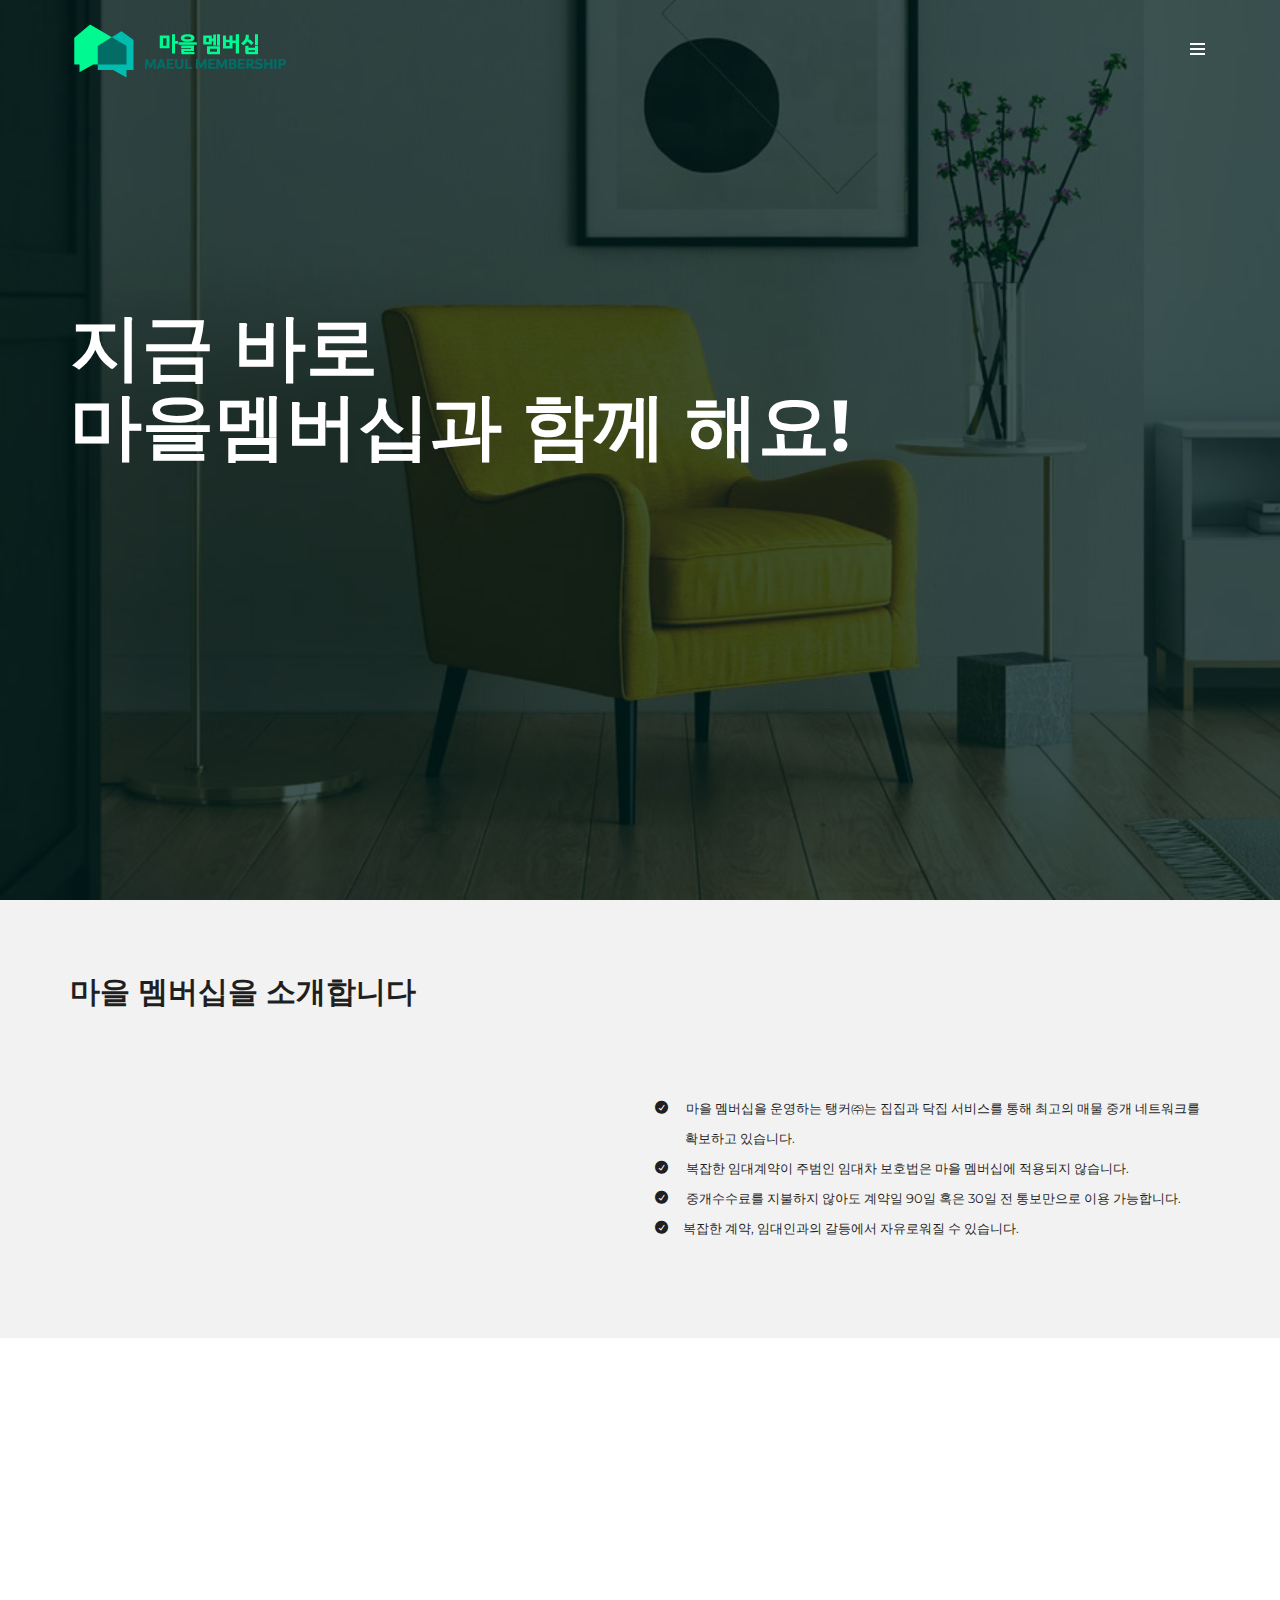
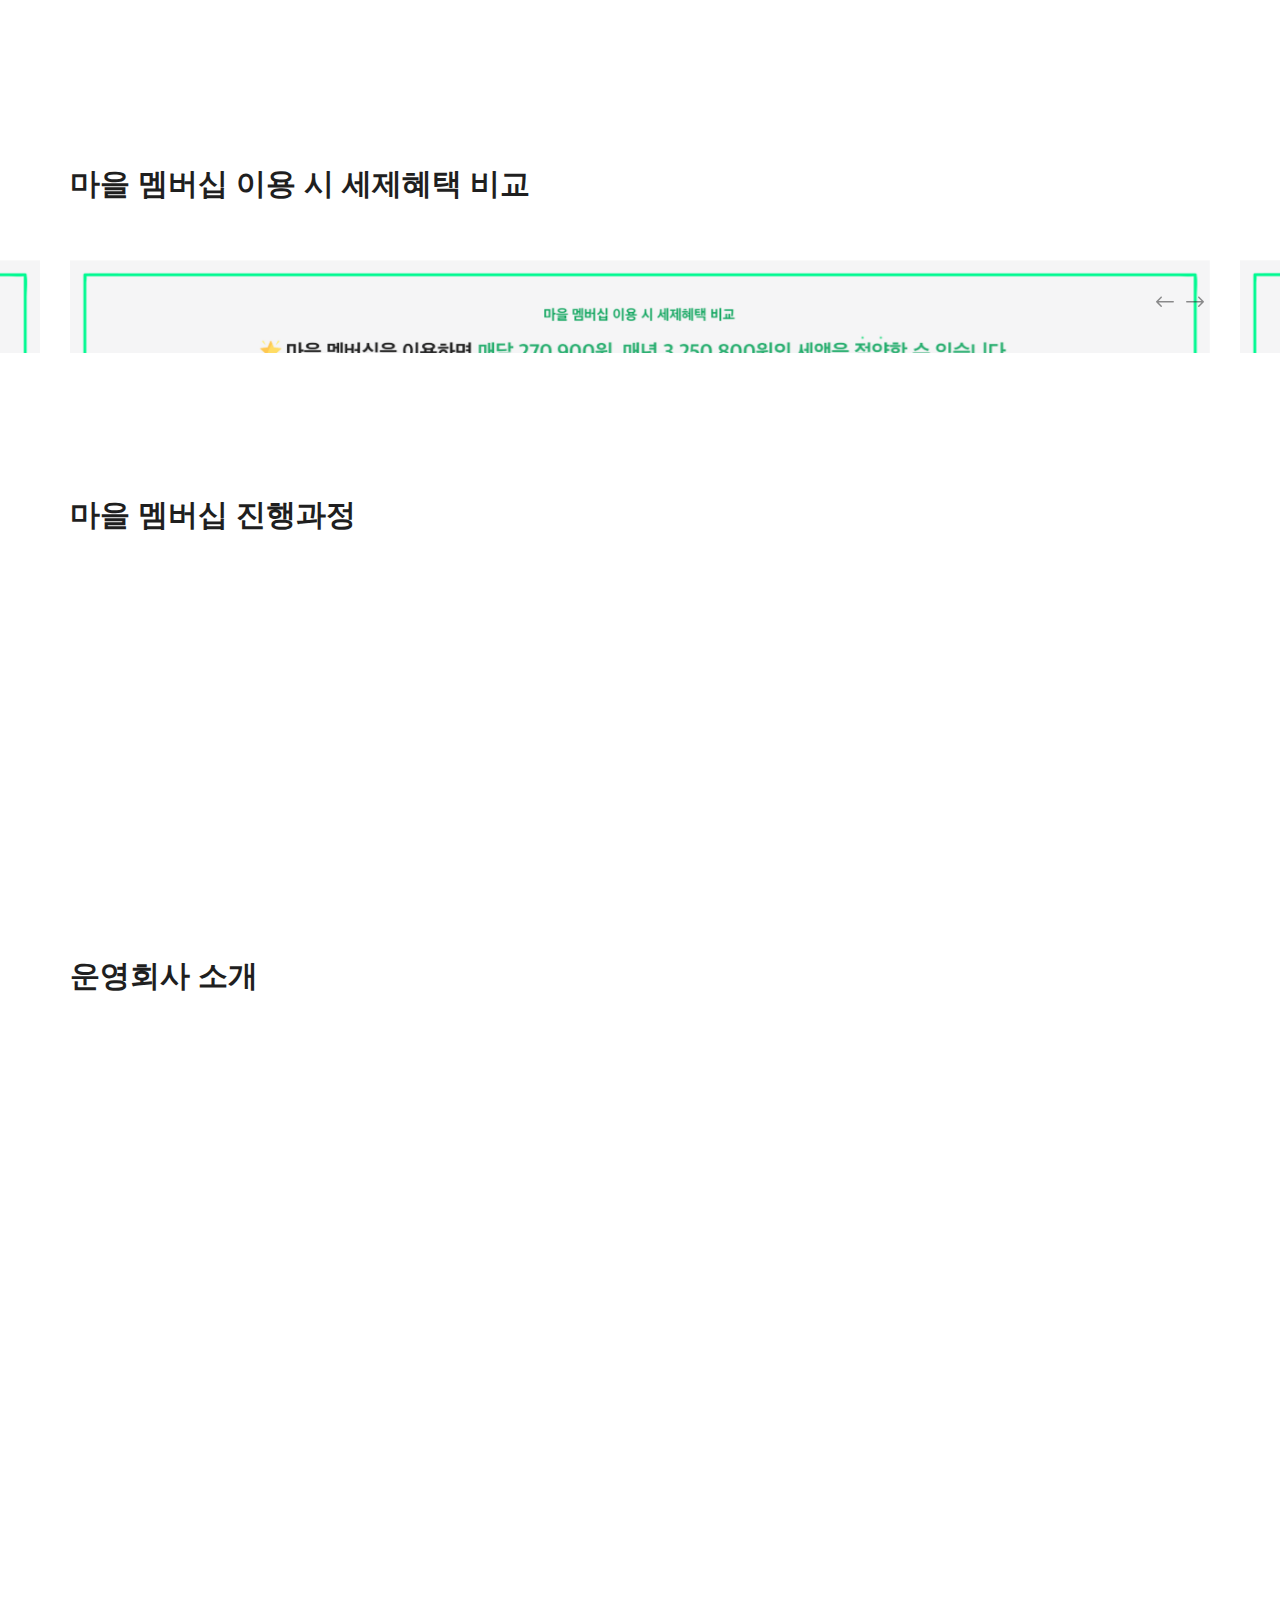
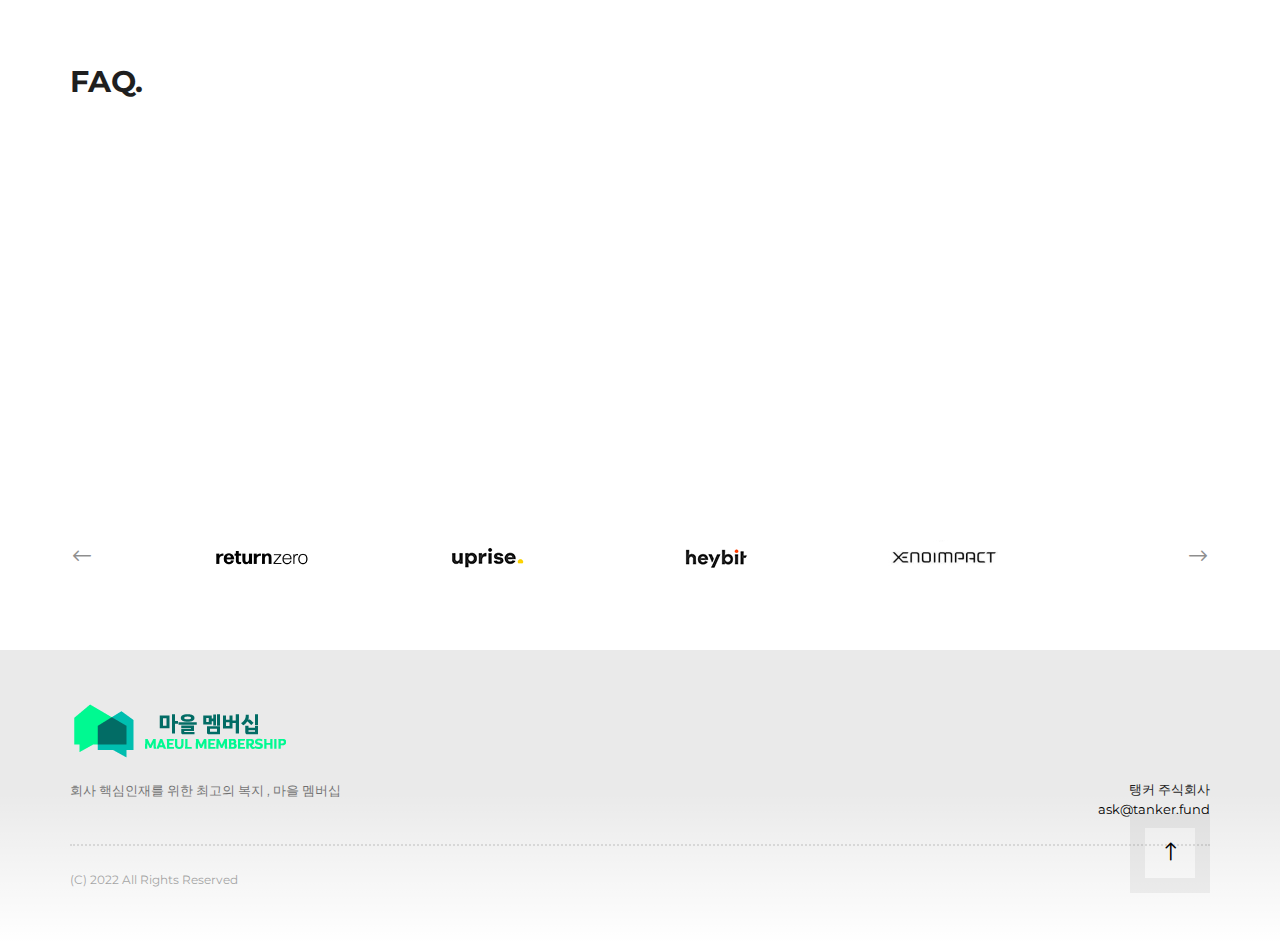
==== commit c7b4ab9d: "문구 수정 및 블록 이미지 삭제" ====
--- a/docs/index.html
+++ b/docs/index.html
@@ -108,7 +108,7 @@
       <!--end page-header-->
 
       <div id="page-content">
-        <div class="block background-is-dark">
+        <!-- <div class="block background-is-dark">
           <div class="container">
             <div class="row">
               <div
@@ -121,50 +121,36 @@
                       <figure>180</figure>
                       <p>선택 가능 매물</p>
                     </div>
-                    <!--end number-->
-                  </div>
-                  <!--end col-md-3-->
+                  </div>
                   <div class="col-md-3 col-sm-3">
                     <div class="number">
                       <figure>5+</figure>
                       <p>진행중인 파트너십</p>
                     </div>
-                    <!--end number-->
-                  </div>
-                  <!--end col-md-3-->
+                  </div>
                   <div class="col-md-3 col-sm-3">
                     <div class="number">
                       <figure>x2</figure>
                       <p>비용 절감</p>
                     </div>
-                    <!--end number-->
-                  </div>
-                  <!--end col-md-3-->
+                  </div>
                   <div class="col-md-3 col-sm-3">
                     <div class="number">
                       <figure>+10%</figure>
                       <p>직원 인 당 연봉 인상 효과</p>
                     </div>
-                    <!--end number-->
-                  </div>
-                  <!--end col-md-3-->
-                </div>
-                <!--end row-->
-              </div>
-              <!--end col-md-10-->
-            </div>
-            <!--end row-->
-          </div>
-          <!--end container-->
+                  </div>
+                </div>
+              </div>
+            </div>
+          </div>
           <div class="background-wrapper">
             <div
               class="background-color background-color-black"
               data-background-color-custom="#093228"
             ></div>
           </div>
-          <!--end background-wrapper-->
-        </div>
-        <!--end block-->
+        </div> -->
 
         <div class="block" id="about">
           <div class="container">
@@ -174,39 +160,34 @@
                 class="col-md-6 col-sm-6"
                 data-scroll-reveal="enter left and move 20px"
               >
-                <h3>마을 멤버십은 젊은 회사 핵심 인재에게 최고의 복지입니다.</h3>
+                <h3>
+                  마을 멤버십은 회사가 젊은 핵심 인재에게 제공할 수 있는 최고의
+                  복지입니다.
+                </h3>
                 <p>
-                  현행 법제상 연봉 4천만원 이상 직장인은 연봉 인상분의 30~50%의  -추가
-                  세금/의무보험료를 납부하게 됩니다. 하지만 근로자 임차사택 제공을 통한
-                  직원 주거지원은, 직원과 회사에어떠한 추가 세금 부담도 주지
-                  않습니다. -(법인세법 시행규칙 제 42조의 3) 직접 계약 대비 적은 보증금으로
-                  적은 초기 투자 비용으로 간편하게 -직원 복지 수준을 향상시킬 수 있습니다.
+                  현행 법제상 연봉 4천만 원 이상의 직장인은 연봉 인상분의 약 30~50%를
+                  세금과 의무보험료로 추가 납부해야 합니다. 하지만 근로자 임차 사택을
+                  제공할 경우 회사와 직원 모두 추가 세금에 대한 부담을 가지지 않아도
+                  됩니다. (법인세법 시행규칙 제42조의 3) 부동산 직접 계약 대비 적은
+                  보증금과 초기 투자 비용으로 직원의 복지 수준을 향상시킬 수 있습니다.
                 </p>
                 <!--end ul-->
               </div>
               <div class="col-md-6 col-sm-6">
                 <ul class="check-marks">
                   <li>
-                    마을 멤버십을 운영하는 탱커(주)는 집집-닥집 앱을 통해 최고의 매물 중개
-                    네트워크를 가지고 있습니다.
+                    마을 멤버십을 운영하는 탱커㈜는 집집과 닥집 서비스를 통해 최고의 매물
+                    중개 네트워크를 확보하고 있습니다.
                   </li>
                   <li>
-                    또한 현재 복잡한 임대계약의 주범인 임대차 보호법은 마을 멤버십에는
-                    적용되지 않습니다.
+                    복잡한 임대계약이 주범인 임대차 보호법은 마을 멤버십에 적용되지
+                    않습니다.
                   </li>
                   <li>
-                    중개수수료 지불 필요 없이 90days or 30days notice만으로도
-                    진행 -가능합니다.
+                    중개수수료를 지불하지 않아도 계약일 90일 혹은 30일 전 통보만으로 이용
+                    가능합니다.
                   </li>
-                  <li>
-                    임대인과의 복잡한 계약 및 갈등을 해결하는 데에 시간과 돈을 쓰지 -않아도
-                    됩니다.
-                  </li>
+                  <li>복잡한 계약, 임대인과의 갈등에서 자유로워질 수 있습니다.</li>
                 </ul>
               </div>
               <!-- end col-md-6-->
@@ -246,12 +227,11 @@
                   /></i>
                   <!--end icon-->
                   <div class="description">
-                    <h3>임대차보호법에서 안전합니다</h3>
+                    <h3>임대차보호법의 적용을 받지 않습니다</h3>
                     <p>
-                      복잡한 임대계약의 주범인 임대차 보호법은 마을 멤버십에는 적용되지
-                      않습니다. 임대차보호법때문에 섭외가 어려웠던 매물도 마을 멤버십은
-                      섭외할 -수 있습니다.
+                      마을 멤버십은 임대차보호법의 제약에서 벗어나 자유로운 계약기간
+                      설정이 가능합니다. 임대차보호법에 따라 계약하지 못했던 매물도 마을
+                      멤버십과 함께라면 가능합니다.
                     </p>
                     <!--<a href="" class="btn btn-primary btn-rounded arrow">Read More</a>-->
                   </div>
@@ -268,13 +248,11 @@
                   <i class="icon"><img src="assets/img/icon-black-pin.png" alt="" /></i>
                   <!--end icon-->
                   <div class="description">
-                    <h3>회사와 직원에게 알맞은 위치</h3>
+                    <h3>회사와 직원 모두가 만족하는 주거 조건</h3>
                     <p>
-                      회사 기숙사와는 달리 위치, 평수 등 직원의 니즈를 반영한 많은
-                      선택지에서 선택할 수 있습니다. 기존처럼 마음에 드는 매물이 있으면
-                      보증금을 회사가 지불해도 되고, -보증금 금액을 줄인 뒤 월세로
-                      전환하는것도 가능합니다.
+                      위치, 평수 등 직원이 희망하는 조건에 따라 주거 공간을 선택할 수
+                      있습니다. 회사는 직원의 마음에 드는 매물에 대해 보증금을 전체
+                      지불하거나, 보증금 금액을 낮추고 월세를 지불하는 것이 가능합니다.
                     </p>
                     <!--<a href="" class="btn btn-primary btn-rounded arrow">Read More</a>-->
                   </div>
@@ -293,13 +271,12 @@
                   /></i>
                   <!--end icon-->
                   <div class="description">
-                    <h3>회사-직원 모두 윈윈!</h3>
+                    <h3>회사와 직원이 함께 Win-Win!</h3>
                     <p>
-                      현행 법제상 연봉 4천만원 이상 직장인은 연봉 인상분의 30~50%의  -추가
-                      세금/의무보험료를 납부하게 됩니다. 하지만 근로자 임차사택 제공을
-                      통한 직원 주거지원은, 직원과 회사에어떠한 추가 세금 부담도 주지
-                      않습니다. 직원은 연봉 6~10% 인상 효과를 보게 됩니다.
+                      회사와 직원이 함께 Win-Win하는 마을 멤버십, 세금 절약의 혜택을
+                      누려보세요. 회사는 연봉에 복지를 더해 핵심 인재를 놓치지 않고,
+                      직원은 주거 문제를 해결하면서 더 높은 실수령액을 받게 되어 회사에
+                      대한 만족도를 높일 수 있습니다.
                     </p>
                     <!--<a href="" class="btn btn-primary btn-rounded arrow">Read More</a>-->
                   </div>
@@ -388,9 +365,9 @@
                     <h3>Step 1</h3>
                     <h2>MOU 체결</h2>
                     <figure>
-                      고객사와의 MoU체결 후, 지역, 평형, 월임차료 등 원하는 매물군을
-                      알려주시면, 마을 멤버십이 고객사에 계약 가능한 매물군을 실시간으로
-                      알려드립니다.
+                      고객사와 MoU체결 후, 고객사가 마을 멤버십에 지역, 평형, 월 임차료 등
+                      원하는 매물 군을 알려주시면, 마을 멤버십이 고객사에 계약 가능한 매물
+                      군을 실시간으로 알려드립니다.
                     </figure>
                   </div>
                   <!--end description-->
@@ -409,10 +386,12 @@
                   <!--end icon-->
                   <div class="description">
                     <h3>Step 2</h3>
-                    <h2>매물 리스트업</h2>
+                    <h2>서비스 형태 선택</h2>
                     <figure>
-                      부동산 및 실거주 근로자가 확정되면, 마을 멤버십은 근로자와 협의하여
-                      회사로 최종 월 소요 금액을 알려드립니다.
+                      기존 근로자가 거주하는 주택을 사택(기숙사)로 전환할 수도 있습니다.
+                      회사 이전이나 신규채용으로 이사가 필요한 근로자에 대해서는 신규 매물
+                      입장부터 계약까지 원하는 매물을 구할 때까지 마을 멤버십에서 직접
+                      동행해 드립니다.
                     </figure>
                   </div>
                   <!--end description-->
@@ -431,10 +410,10 @@
                   <!--end icon-->
                   <div class="description">
                     <h3>Step 3</h3>
-                    <h2>근로자와의 체결</h2>
+                    <h2>3자 계약서 작성</h2>
                     <figure>
-                      회사는 해당 내용을 반영한 근로계약서(마을 멤버십 이용계약서)를
-                      근로자와 체결합니다.
+                      고객사, 근로자, 마을 멤버십 간 3자 간 멤버십 이용 계약서를
+                      작성합니다.
                     </figure>
                   </div>
                   <!--end description-->
@@ -453,10 +432,10 @@
                   <!--end icon-->
                   <div class="description">
                     <h3>Step 4</h3>
-                    <h2>에프터 프로그램</h2>
+                    <h2>사후관리</h2>
                     <figure>
                       마을 멤버십 Aftercare program을 통해 실거주자-고객사의 불편사항을
-                      실시간 접수-해결해드립니다.
+                      실시간 접수, 해결해드립니다.
                     </figure>
                   </div>
                   <!--end description-->
@@ -512,7 +491,8 @@
               >
                 <h3>
                   <strong
-                    >탱커(주)는 가장 뛰어난 주거용 부동산 운영/관리 회사입니다</strong
+                    >마을 멤버십은 부동산 AI 솔루션 기업 탱커의 노하우로
+                    탄생하였습니다.</strong
                   >
                 </h3>
                 <div class="time-line">
@@ -526,16 +506,14 @@
                       <a href="https://www.doczip.kr" class="new-window-link"></a>
                       <div class="date">닥집</div>
                       <div class="description">
-                        <h4>닥집, 집주인조회하기 서비스 론칭</h4>
+                        <h4>부동산 통합 정보 조회 플랫폼</h4>
                         <div class="additional-info">
-                          <i class="icon_ribbon"></i>오픈 2달만에
-                          <span class="text-uppercase">3만명 회원 돌파</span>
+                          <i class="icon_ribbon"></i>런칭 2개월 내
+                          <span class="text-uppercase">신규 회원 3만명 돌파</span>
                         </div>
                         <p>
-                          부동산 문서 자동화 플랫폼 닥집(Doczip)을 -통해 3만명 이상의
-                          부동산 회원 네트워크를 -보유하고 있습니다
+                          부동산 통합 정보 조회 플랫폼 닥집(doczip)을 통해 4만 명 이상의
+                          회원 네트워크를 보유하고 있습니다.
                         </p>
                       </div>
                     </div>
@@ -544,12 +522,10 @@
                       <a href="https://blitz.re.kr" class="new-window-link"></a>
                       <div class="date">블리츠 Blitz</div>
                       <div class="description">
-                        <h4>Blitz 및 시세산정 서비스</h4>
+                        <h4>부동산 담보대출 심사 자동화 솔루션</h4>
                         <p>
-                          기업은행 등 다양한 시중은행이 -주거용 부동산 대출 진행시 당사의
-                          시세산정 -알고리즘을 의무적으로 사용하고 있습니다.
+                          IBK기업은행을 포함한 다양한 금융기관에서 주거용 부동산 대출 심사
+                          시 당사의 솔루션을 필수적으로 사용합니다.
                         </p>
                       </div>
                     </div>
@@ -558,19 +534,19 @@
                       <a href="#" class="new-window-link"></a>
                       <div class="date">집집</div>
                       <div class="description">
-                        <h4>수 많은 매물 속에서 원하는 정보로 매물 리스팅</h4>
+                        <h4>급매물 중개 플랫폼</h4>
                         <p>
-                          매물, 평형, 직장간의 거리 등 유저 맞춤형 필터로 급매물 리스팅이
-                          가능
+                          조건에 맞는 급매물의 시세와 예상 매매일을 확인하고 빠르게 거래할
+                          수 있습니다.
                         </p>
                       </div>
                     </div>
                     <!--end time-line-item-->
                     <div class="time-line-item">
                       <a href="#" class="new-window-link"></a>
-                      <div class="date">갭투자검색기</div>
+                      <div class="date">갭파인더</div>
                       <div class="description">
-                        <h4>집집 서비스, 대중화</h4>
+                        <h4>갭매물 검색 플랫폼</h4>
                         <p>
                           매물, 평형, 직장간의 거리 등 유저 맞춤형 필터로 급매물 리스팅이
                           가능
@@ -613,7 +589,7 @@
           <div class="container">
             <h2>FAQ.</h2>
             <div class="row">
-              <div class="col-md-8 col-sm-8 equal-height">
+              <div class="col-md-12 col-sm-12 equal-height">
                 <div
                   class="panel-group background-solid"
                   id="faq"
@@ -727,7 +703,7 @@
                 </div>
                 <!--/ .panel-group-->
               </div>
-              <div class="col-md-4 col-sm-4 equal-height">
+              <!-- <div class="col-md-4 col-sm-4 equal-height">
                 <div
                   class="framed vertical-aligned-wrapper"
                   data-scroll-reveal="enter right and move 20px"
@@ -747,13 +723,10 @@
                         </button>
                       </span>
                     </div>
-                    <!-- /input-group -->
                     <p class="note">*멤버십 이용에 자세한 플랜을 안내드립니다.</p>
                   </form>
-                  <!--end form-->
-                </div>
-                <!--end framed-->
-              </div>
+                </div>
+              </div> -->
             </div>
           </div>
           <!--end container-->
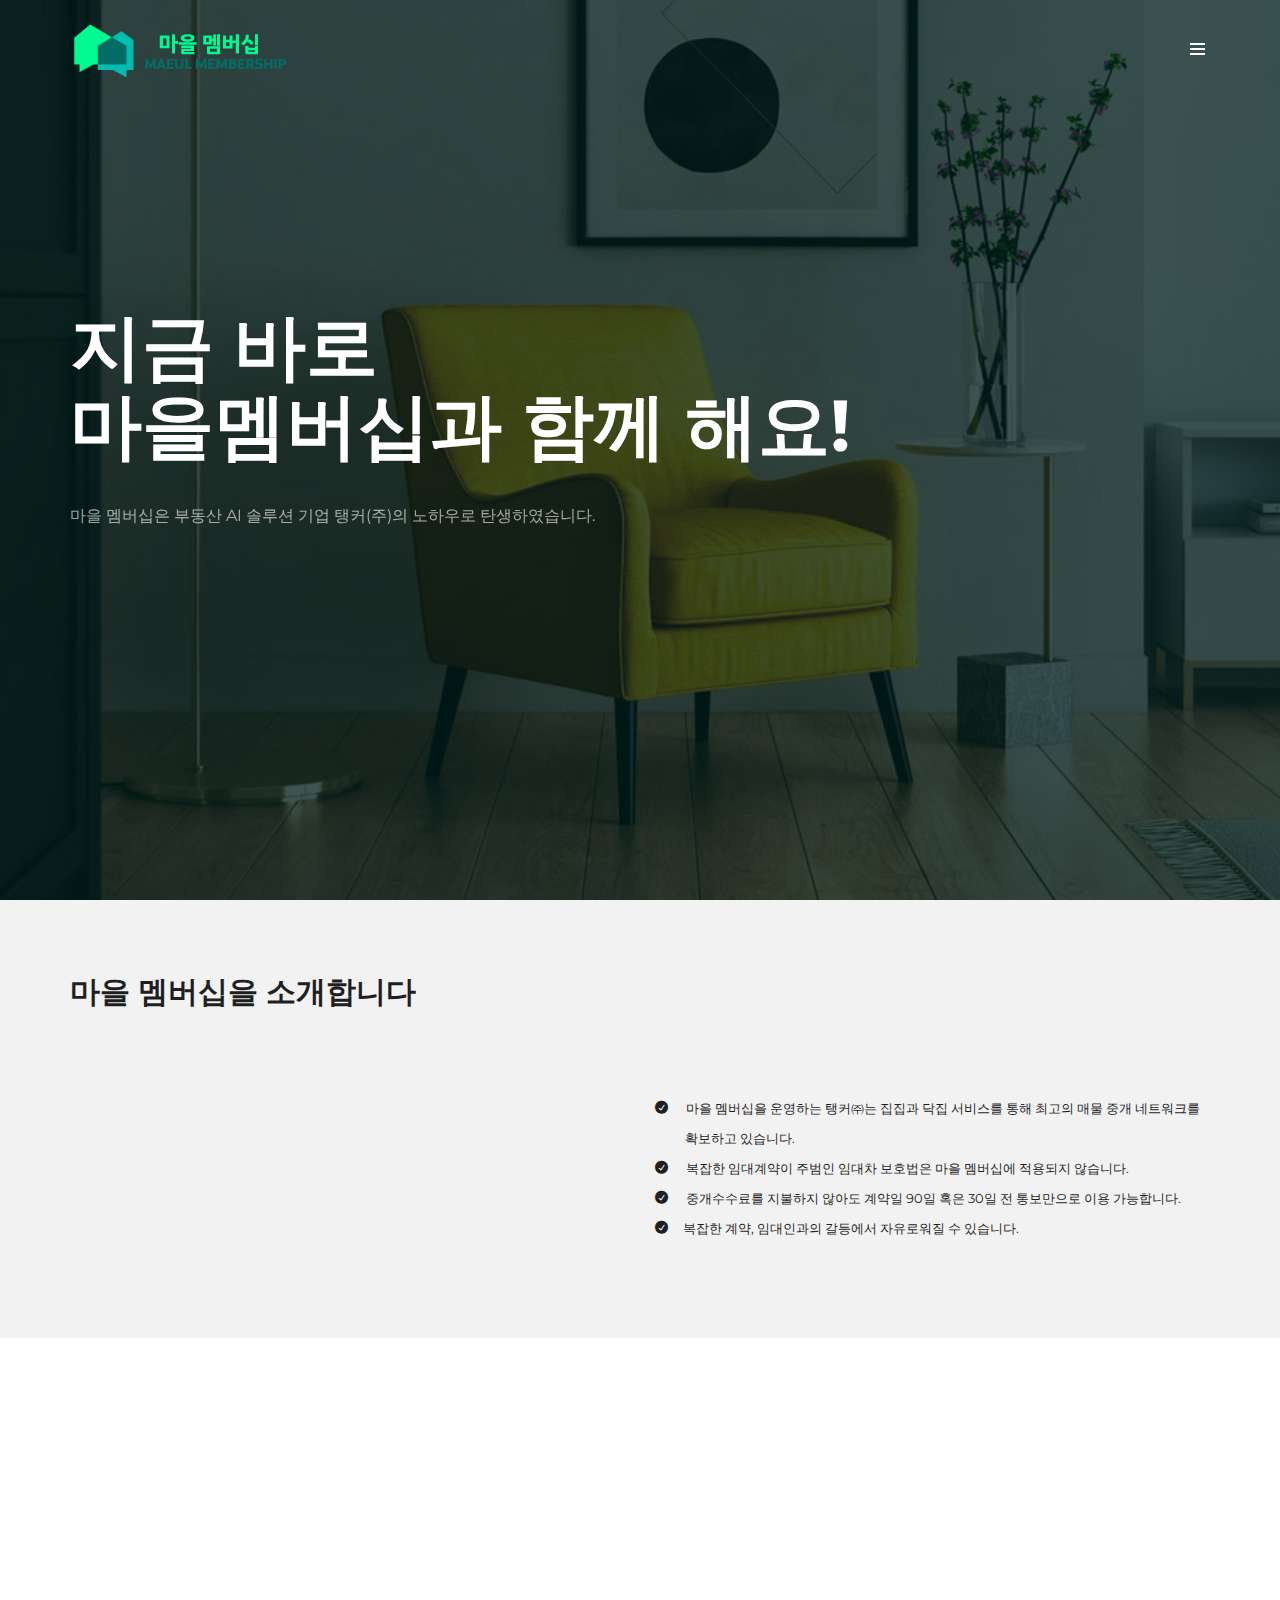
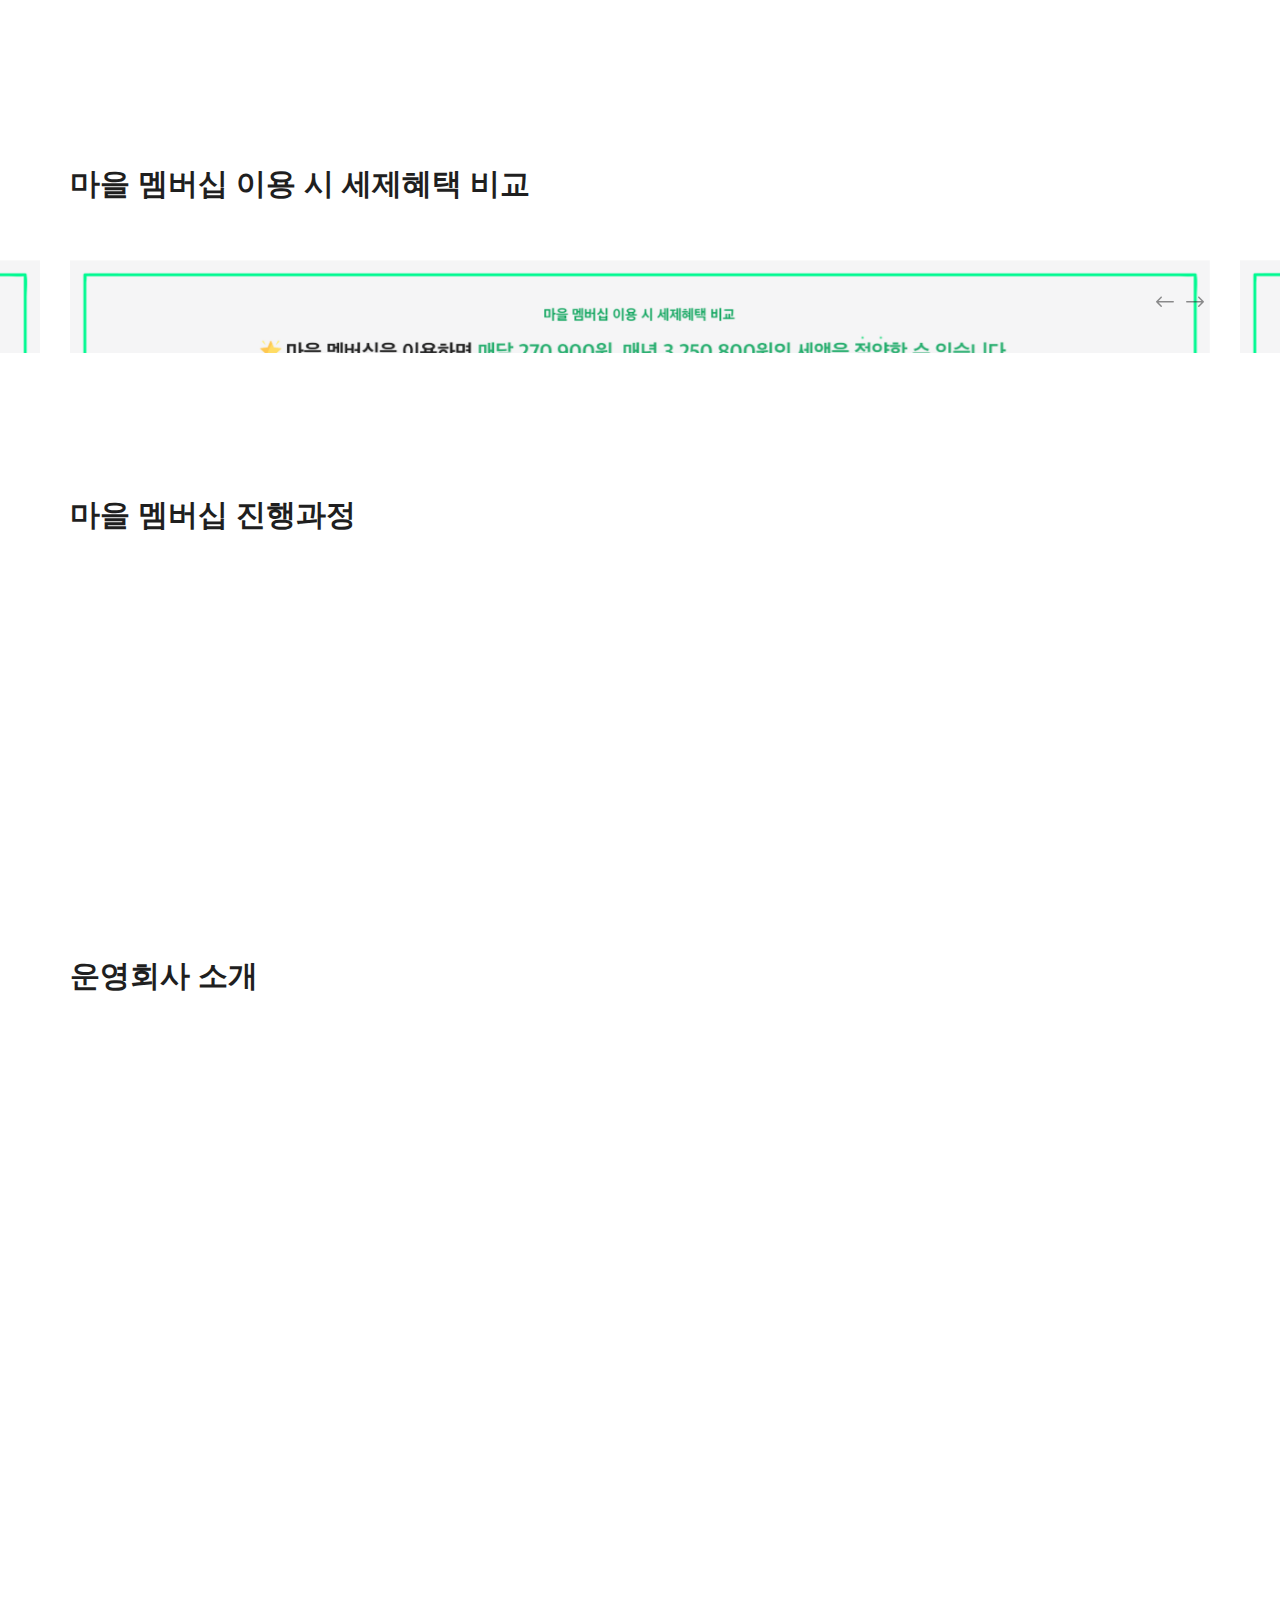
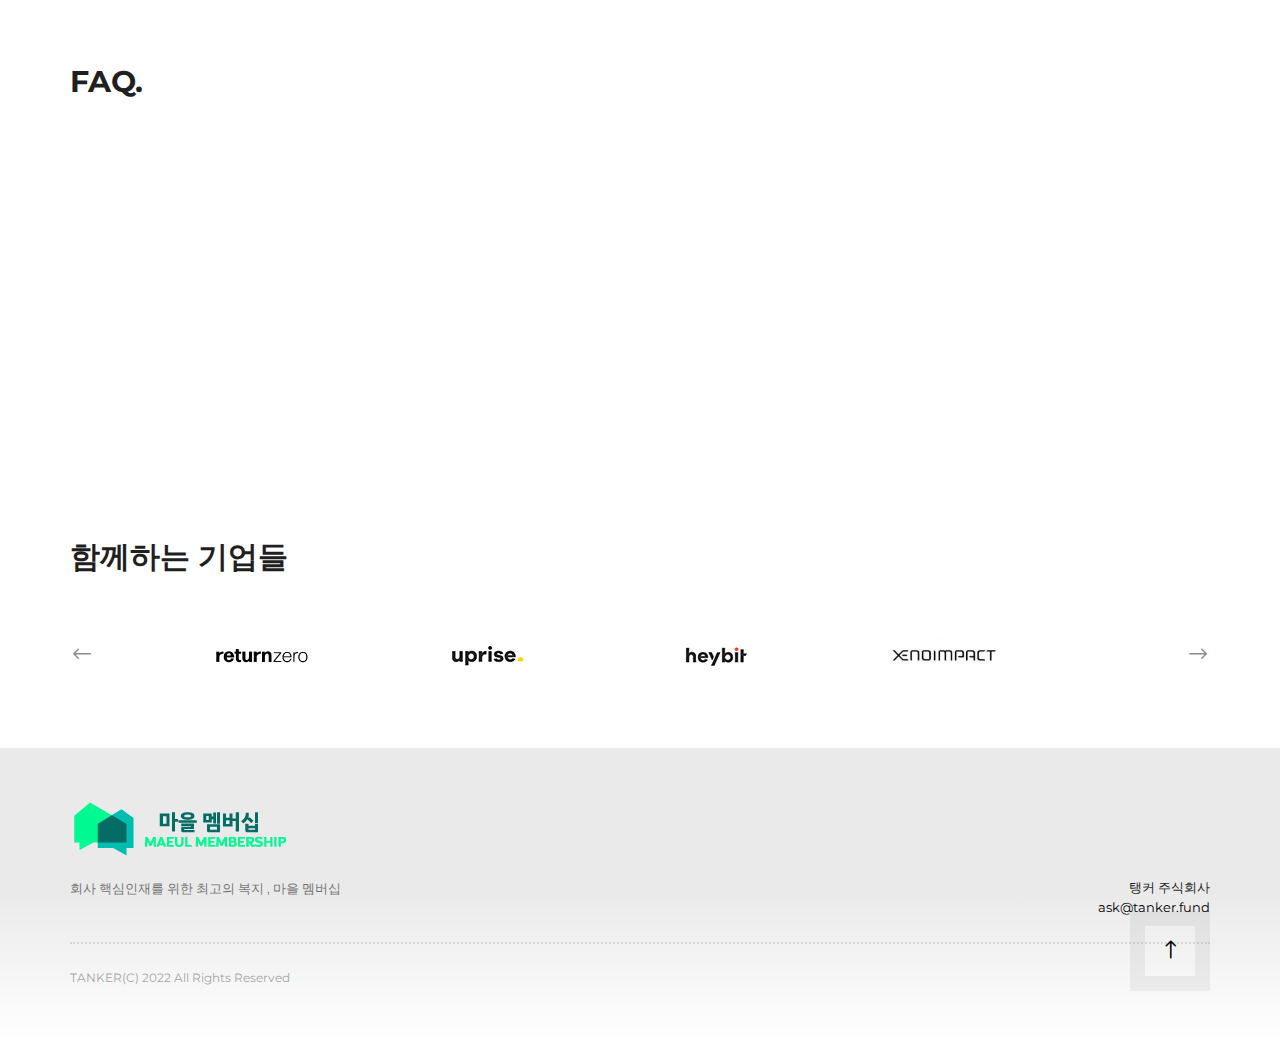
==== commit 805810de: "FAQ 내용 수정, footer 수정" ====
--- a/docs/index.html
+++ b/docs/index.html
@@ -499,8 +499,8 @@
                   <div
                     class="read-more"
                     data-read-more-collapse-height="350"
-                    data-read-more-more-link="Read more"
-                    data-read-more-less-link="Read less"
+                    data-read-more-more-link="더 보기"
+                    data-read-more-less-link="닫기"
                   >
                     <div class="time-line-item">
                       <a href="https://www.doczip.kr" class="new-window-link"></a>
@@ -607,7 +607,7 @@
                           href="#answer1"
                           aria-expanded="true"
                           aria-controls="answer1"
-                          >마을멤버십에서 제공가능한 플랜을 알고 싶습니다.</a
+                          >마을 멤버십에서 제공하는 플랜이 궁금해요!</a
                         >
                       </h4>
                     </div>
@@ -619,12 +619,10 @@
                     >
                       <div class="panel-body">
                         <p>
-                          Nunc vel erat eget dolor lobortis venenatis eget in nulla.
-                          Aliquam sodales elit in augue finibus, at sagittis enim
-                          vestibulum. Vivamus varius, velit sollicitudin interdum cursus,
-                          augue purus dignissim quam, dictum commodo lorem ante quis
-                          neque. Etiam massa erat, tristique id semper ac, placerat ac
-                          magna.
+                          파트너사의 주거 복지 형태에 따른 맞춤형 플랜을 제공합니다.
+                          임직원 수, 지원 금액 등에 따라 협의가 가능하여 최적의 플랜을
+                          선택할 수 있습니다. ask@tanker.fund로 문의주시면 더 자세한
+                          상담을 도와드리겠습니다.
                         </p>
                       </div>
                       <!--/ .panel-body-->
@@ -642,7 +640,7 @@
                           href="#answer2"
                           aria-expanded="true"
                           aria-controls="answer2"
-                          >어디부터 어디 과정까지 동행 해주시나요?</a
+                          >마을 멤버십에서 제공하는 서비스의 범위가 궁금해요!</a
                         >
                       </h4>
                     </div>
@@ -654,11 +652,10 @@
                     >
                       <div class="panel-body">
                         <p>
-                          Lorem ipsum dolor sit amet, consectetur adipiscing elit. Integer
-                          dapibus elit nibh, id scelerisque tortor ornare at. Maecenas
-                          finibus purus id massa viverra, a commodo enim imperdiet. Donec
-                          ac magna non nisi hendrerit facilisis. In a nisl mi. Fusce
-                          vulputate sodales laoreet. Phasellus et urna risus.
+                          입주 전부터 나갈 때까지 모든 과정을 전담 매니저가 밀착
+                          관리합니다. 실거주하는 임직원들의 희망 주거 조건을 받아 매물
+                          리스트를 제공하고, 주거 과정에서 발생하는 모든 문제에 대한
+                          after-care를 제공합니다.
                         </p>
                       </div>
                       <!--/ .panel-body-->
@@ -676,7 +673,7 @@
                           href="#answer3"
                           aria-expanded="true"
                           aria-controls="answer3"
-                          >10인 이하 기업도 취급하시나요?</a
+                          >10인 이하 기업도 이용 가능할까요?</a
                         >
                       </h4>
                     </div>
@@ -688,11 +685,9 @@
                     >
                       <div class="panel-body">
                         <p>
-                          Donec ut pellentesque nunc. Maecenas malesuada et eros sed
-                          tristique. Cras condimentum in ligula ac efficitur. Vestibulum
-                          tempor leo nec molestie bibendum. Maecenas molestie ligula id
-                          efficitur venenatis. Maecenas venenatis mauris in erat
-                          imperdiet, et suscipit ipsum pretium.
+                          물론입니다. 기업의 규모에 따라 지원 내용과 금액을 협의할 수 있어
+                          오히려 합리적으로 마을 멤버십을 이용할 수 있습니다. 이메일
+                          주소를 남겨주시면 담당자가 견적 확인을 도와드리겠습니다.
                         </p>
                       </div>
                       <!--/ .panel-body-->
@@ -775,6 +770,7 @@
         <div class="block">
           <div class="container">
             <div class="logos">
+              <h2>함께하는 기업들</h2>
               <div
                 class="owl-carousel"
                 data-owl-nav="1"
@@ -831,7 +827,7 @@
           </div>
           <!--end row-->
           <hr />
-          <div class="note">(C) 2022 All Rights Reserved</div>
+          <div class="note">TANKER(C) 2022 All Rights Reserved</div>
           <!--end note-->
           <div class="to-top">
             <a href="#page-top" class="arrow-up framed scroll">
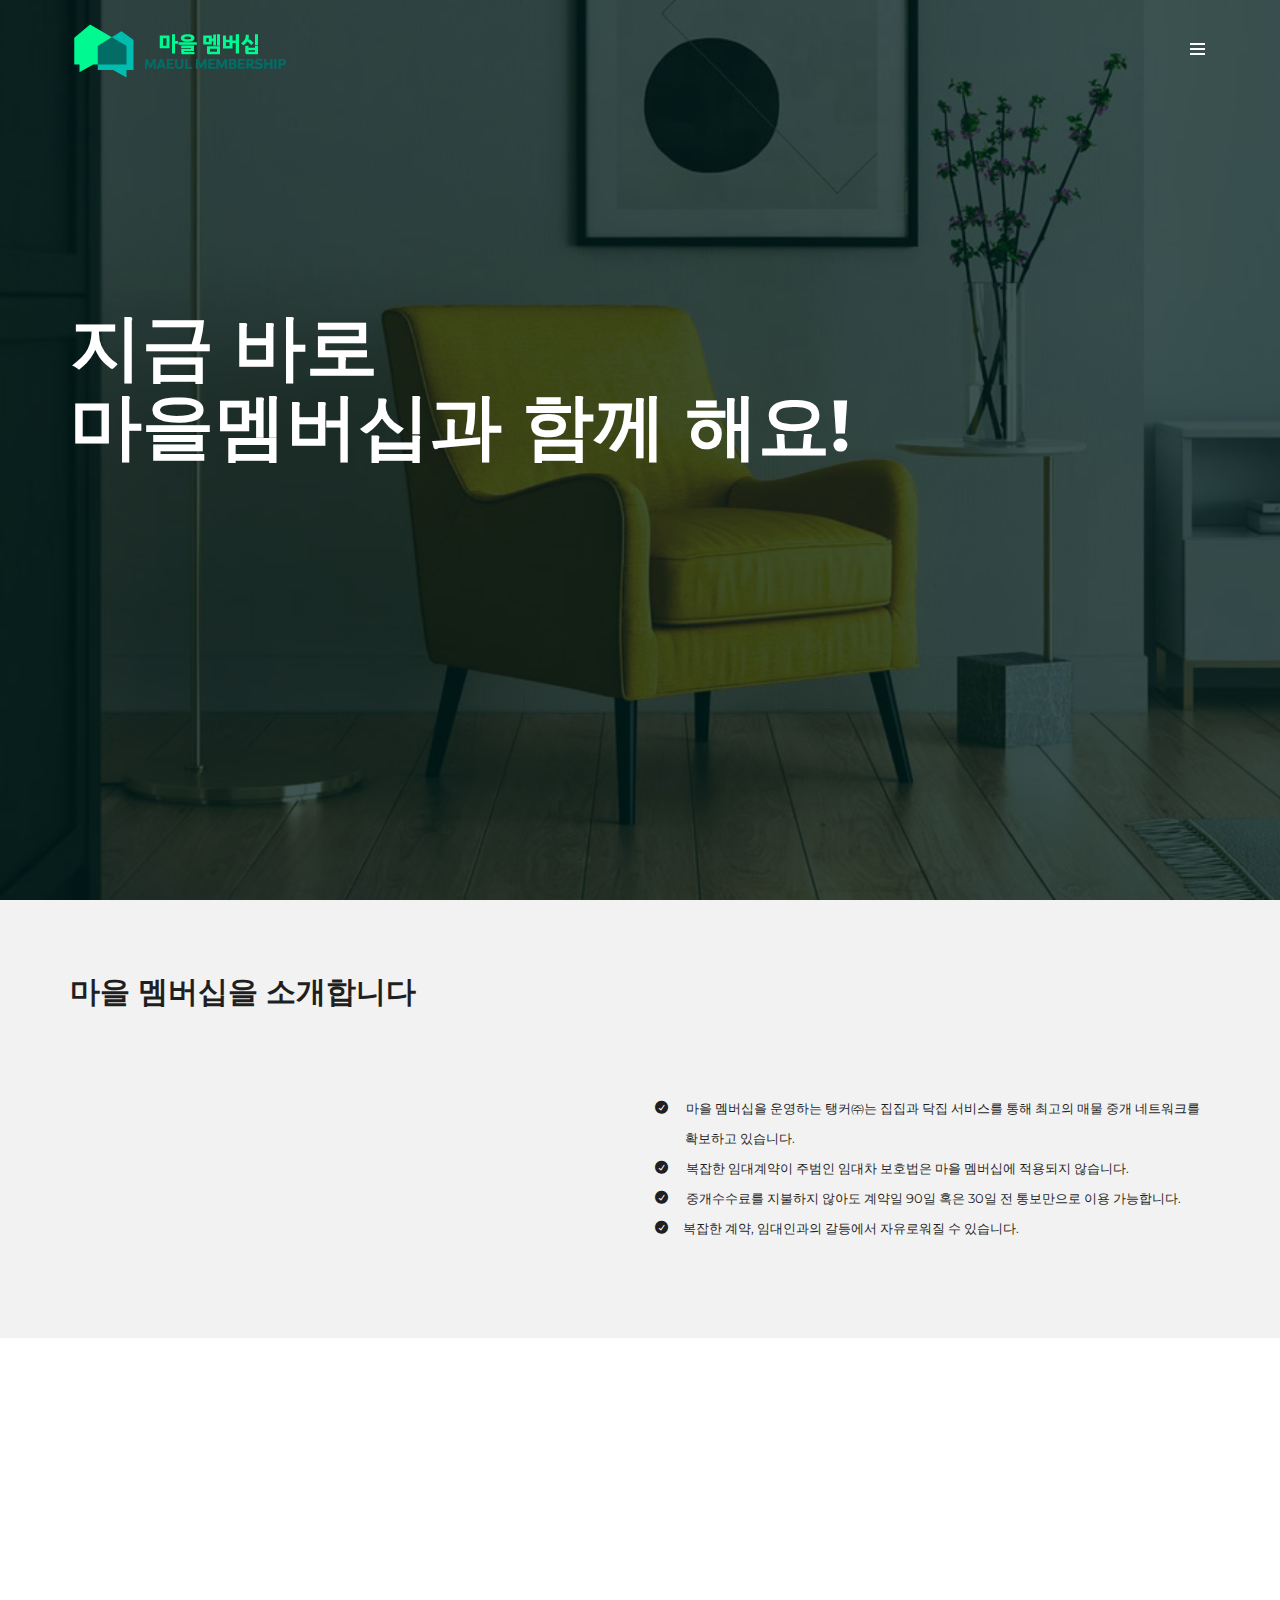
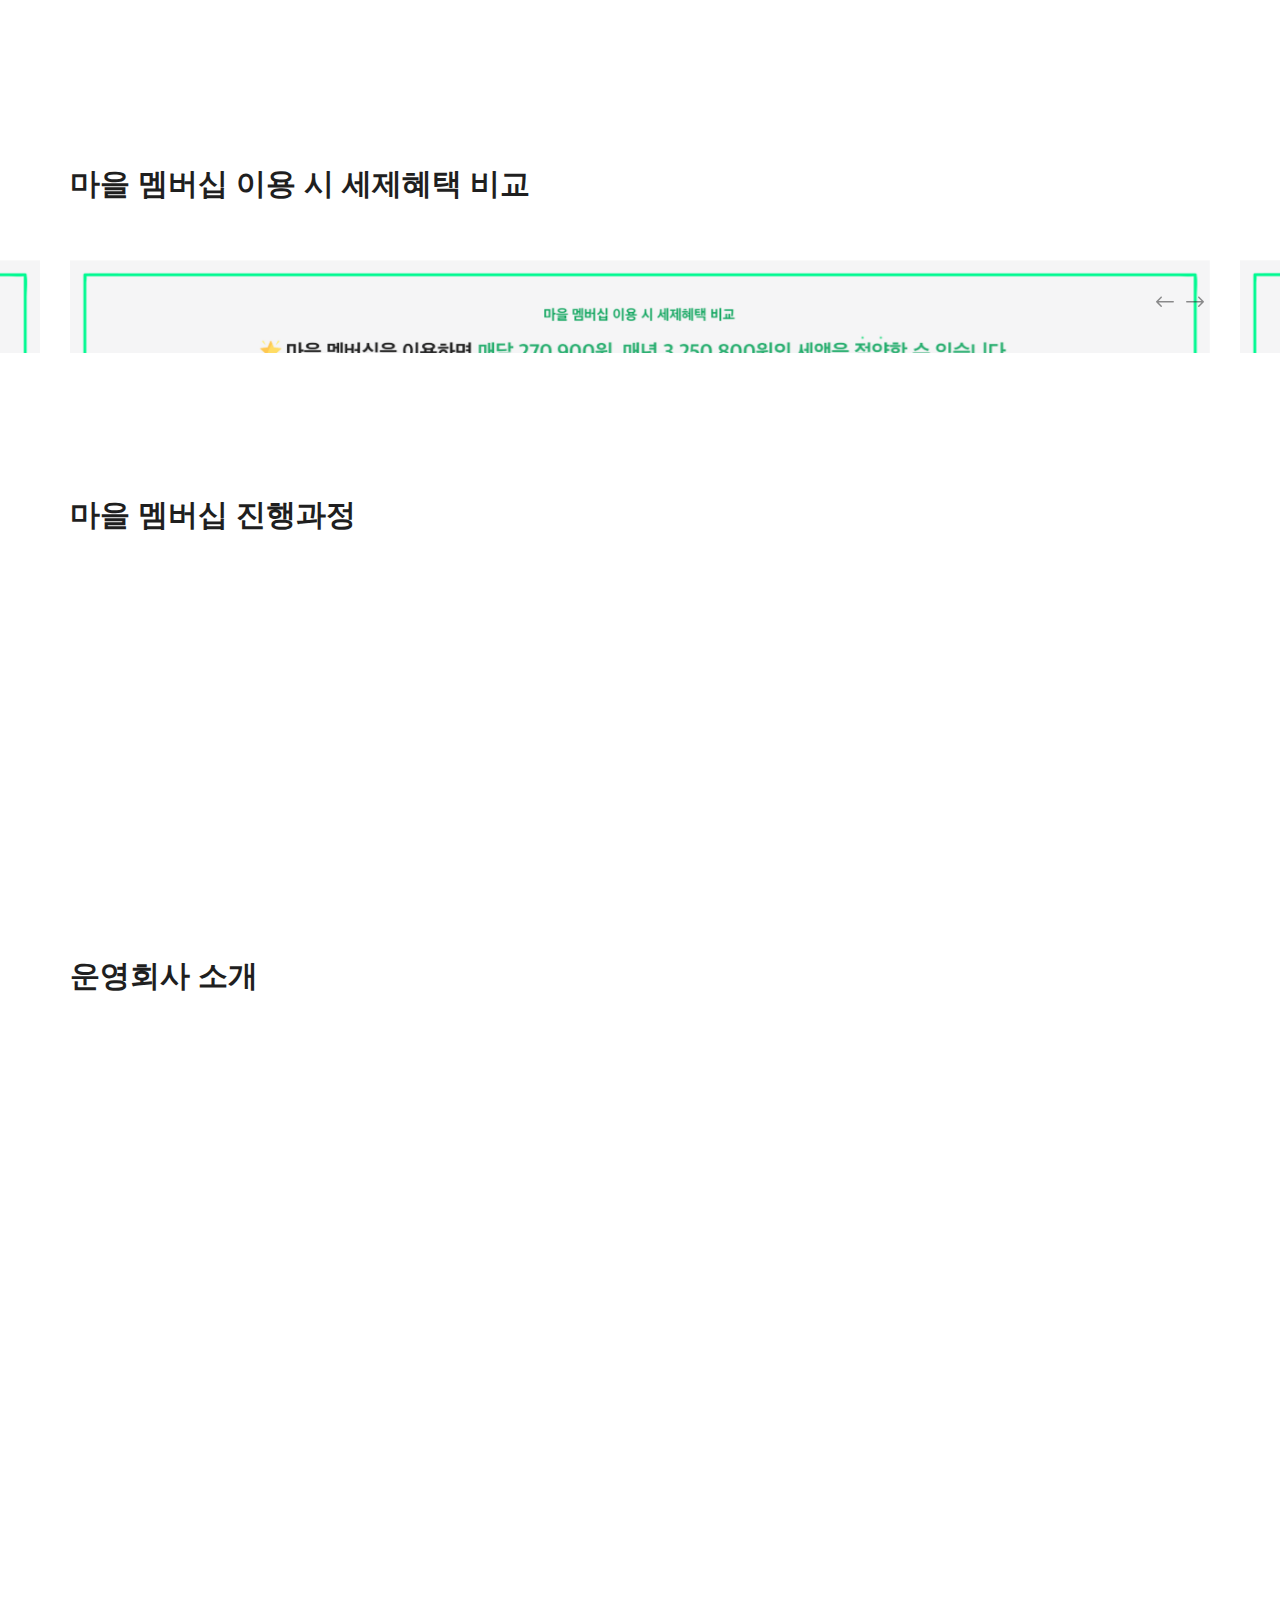
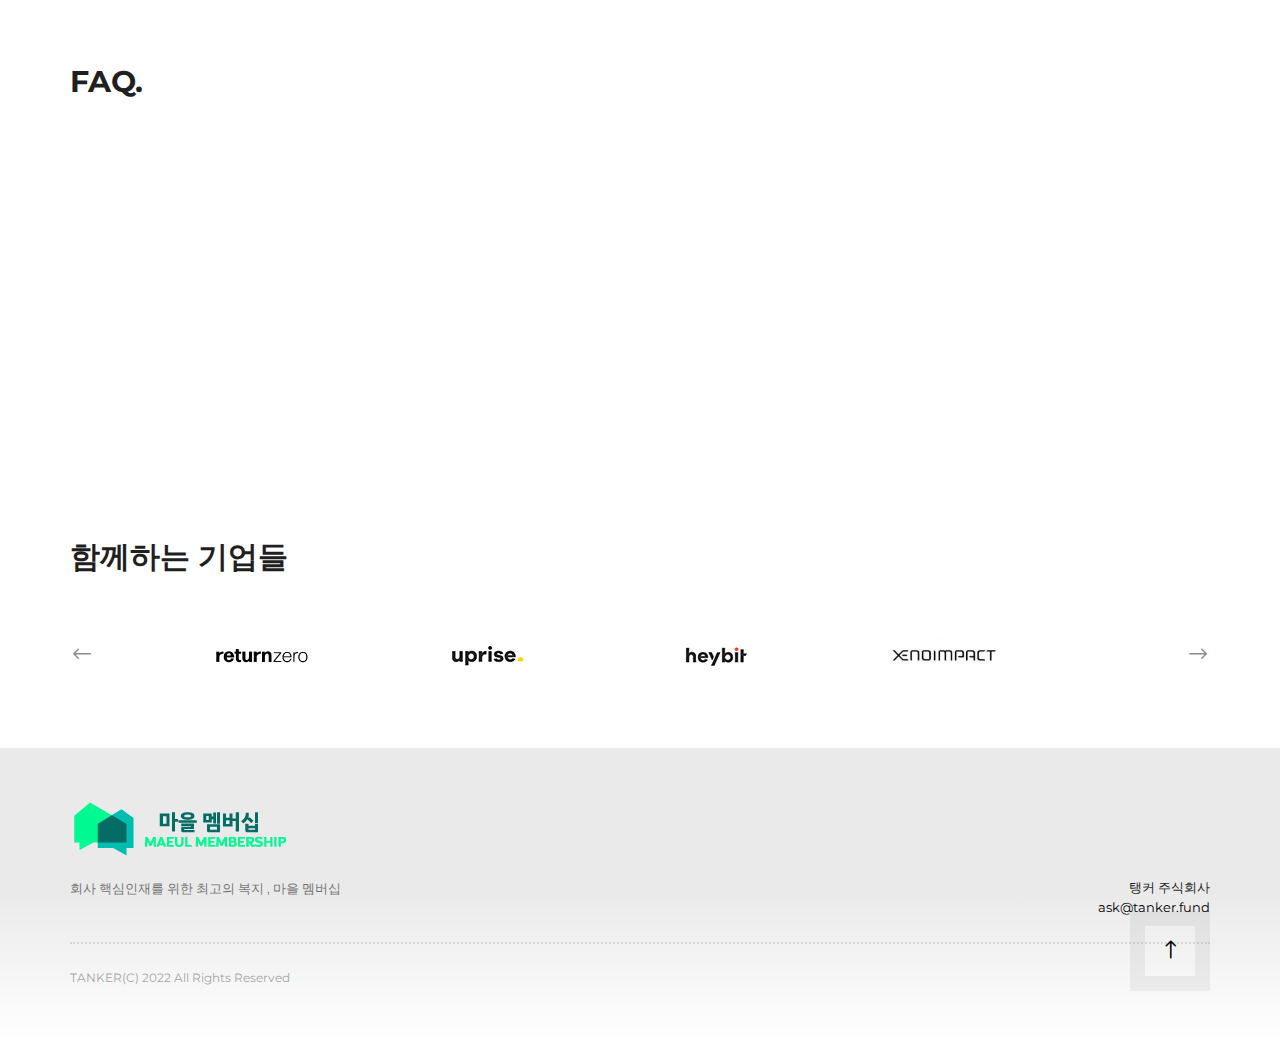
==== commit 57be123a: "footer logo align center when mobile" ====
--- a/docs/index.html
+++ b/docs/index.html
@@ -809,7 +809,9 @@
 
       <footer id="page-footer" class="block">
         <div class="container">
-          <a href="#" class="brand"><img src="assets/img/logo-b.png" alt="" /></a>
+          <a href="#" class="brand-center"
+            ><img src="assets/img/logo-b.png" alt="" style="display: inline-block"
+          /></a>
           <!--end brand-->
           <div class="row">
             <div class="col-md-4 col-sm-4">
--- a/docs/assets/css/style.css
+++ b/docs/assets/css/style.css
@@ -199,7 +199,7 @@
 .navigation .nav-btn:after {
   text-shadow: none;
   -webkit-font-smoothing: antialiased;
-  font-family: 'ElegantIcons';
+  font-family: "ElegantIcons";
   speak: none;
   font-weight: normal;
   font-variant: normal;
@@ -255,7 +255,9 @@
   background-color: transparent;
   display: inline-block;
 }
-.navigation .nav > li > a:hover, .navigation .nav > li > a:active, .navigation .nav > li > a:focus {
+.navigation .nav > li > a:hover,
+.navigation .nav > li > a:active,
+.navigation .nav > li > a:focus {
   background-color: transparent;
 }
 .navigation .nav {
@@ -284,7 +286,15 @@
   content: "";
 }
 @media screen and (-webkit-min-device-pixel-ratio: 0) {
-  .hero-section input[type="text"], .hero-section input[type="email"], .hero-section input[type="date"], .hero-section input[type="time"], .hero-section input[type="search"], .hero-section input[type="password"], .hero-section input[type="number"], .hero-section input[type="tel"], .hero-section textarea.form-control {
+  .hero-section input[type="text"],
+  .hero-section input[type="email"],
+  .hero-section input[type="date"],
+  .hero-section input[type="time"],
+  .hero-section input[type="search"],
+  .hero-section input[type="password"],
+  .hero-section input[type="number"],
+  .hero-section input[type="tel"],
+  .hero-section textarea.form-control {
     padding-bottom: 12px;
   }
 }
@@ -305,7 +315,8 @@
   width: 100%;
   margin-bottom: 20px;
 }
-.hero-section form.form-has-background-padding .form-group, .hero-section form.form-has-background-padding .input-group {
+.hero-section form.form-has-background-padding .form-group,
+.hero-section form.form-has-background-padding .input-group {
   margin-bottom: 20px;
 }
 .hero-section form .btn {
@@ -335,10 +346,14 @@
   display: table-cell;
   vertical-align: middle;
 }
-.hero-section .owl-carousel, .hero-section .owl-stage-outer, .hero-section .owl-stage, .hero-section .owl-item {
+.hero-section .owl-carousel,
+.hero-section .owl-stage-outer,
+.hero-section .owl-stage,
+.hero-section .owl-item {
   height: 100%;
 }
-.hero-section .owl-item, .hero-section .hero-slide {
+.hero-section .owl-item,
+.hero-section .hero-slide {
   -moz-backface-visibility: hidden;
   -webkit-backface-visibility: hidden;
   backface-visibility: hidden;
@@ -450,7 +465,9 @@
   -webkit-transform: translateY(0px);
   transform: translateY(0px);
 }
-.page-wrapper.show-navigation .hero-title, .page-wrapper.show-navigation #page-content > div, .page-wrapper.show-navigation #page-footer > div {
+.page-wrapper.show-navigation .hero-title,
+.page-wrapper.show-navigation #page-content > div,
+.page-wrapper.show-navigation #page-footer > div {
   pointer-events: none;
 }
 
@@ -458,7 +475,7 @@
 body {
   color: #1f1f1f;
   font-size: 13px;
-  font-family: 'Montserrat', sans-serif;
+  font-family: "Montserrat", sans-serif;
   position: relative;
 }
 body.has-loading-screen .pace {
@@ -509,7 +526,9 @@
   text-decoration: none;
   color: #000;
 }
-a:hover, a:active, a:focus {
+a:hover,
+a:active,
+a:focus {
   outline: none !important;
   text-decoration: none;
   color: #000;
@@ -528,7 +547,7 @@
 a.arrow:after {
   text-shadow: none;
   -webkit-font-smoothing: antialiased;
-  font-family: 'ElegantIcons';
+  font-family: "ElegantIcons";
   speak: none;
   font-weight: normal;
   font-variant: normal;
@@ -568,7 +587,7 @@
   opacity: 0.2;
   text-shadow: none;
   -webkit-font-smoothing: antialiased;
-  font-family: 'ElegantIcons';
+  font-family: "ElegantIcons";
   speak: none;
   font-weight: normal;
   font-variant: normal;
@@ -632,7 +651,13 @@
   font-size: 14px;
 }
 
-h1.framed, h2.framed, h3.framed, h4.framed, h5.framed, h6.framed, a.framed {
+h1.framed,
+h2.framed,
+h3.framed,
+h4.framed,
+h5.framed,
+h6.framed,
+a.framed {
   display: inline-block;
 }
 
@@ -642,11 +667,13 @@
   margin-bottom: 25px;
 }
 
-html, body {
+html,
+body {
   height: 100%;
 }
 
-p, address {
+p,
+address {
   filter: progid:DXImageTransform.Microsoft.Alpha(Opacity=60);
   opacity: 0.6;
   line-height: 20px;
@@ -665,7 +692,7 @@
 ul.check-marks li:before {
   text-shadow: none;
   -webkit-font-smoothing: antialiased;
-  font-family: 'ElegantIcons';
+  font-family: "ElegantIcons";
   speak: none;
   font-weight: normal;
   font-variant: normal;
@@ -690,7 +717,9 @@
 .background-is-dark a {
   color: #fff;
 }
-.background-is-dark a:hover, .background-is-dark a:active, .background-is-dark a:focus {
+.background-is-dark a:hover,
+.background-is-dark a:active,
+.background-is-dark a:focus {
   color: #fff;
 }
 .background-is-dark a.btn-default {
@@ -742,21 +771,72 @@
 .background-is-dark .pricing-table tbody tr {
   border-bottom: 1px solid rgba(255, 255, 255, 0.2);
 }
-.background-is-dark .input-group input[type="text"], .background-is-dark .input-group input[type="email"], .background-is-dark .input-group input[type="date"], .background-is-dark .input-group input[type="time"], .background-is-dark .input-group input[type="search"], .background-is-dark .input-group input[type="password"], .background-is-dark .input-group input[type="number"], .background-is-dark .input-group input[type="tel"], .background-is-dark .input-group textarea.form-control, .background-is-dark .form-group input[type="text"], .background-is-dark .form-group input[type="email"], .background-is-dark .form-group input[type="date"], .background-is-dark .form-group input[type="time"], .background-is-dark .form-group input[type="search"], .background-is-dark .form-group input[type="password"], .background-is-dark .form-group input[type="number"], .background-is-dark .form-group input[type="tel"], .background-is-dark .form-group textarea.form-control {
+.background-is-dark .input-group input[type="text"],
+.background-is-dark .input-group input[type="email"],
+.background-is-dark .input-group input[type="date"],
+.background-is-dark .input-group input[type="time"],
+.background-is-dark .input-group input[type="search"],
+.background-is-dark .input-group input[type="password"],
+.background-is-dark .input-group input[type="number"],
+.background-is-dark .input-group input[type="tel"],
+.background-is-dark .input-group textarea.form-control,
+.background-is-dark .form-group input[type="text"],
+.background-is-dark .form-group input[type="email"],
+.background-is-dark .form-group input[type="date"],
+.background-is-dark .form-group input[type="time"],
+.background-is-dark .form-group input[type="search"],
+.background-is-dark .form-group input[type="password"],
+.background-is-dark .form-group input[type="number"],
+.background-is-dark .form-group input[type="tel"],
+.background-is-dark .form-group textarea.form-control {
   background-color: #fff;
 }
-.background-is-dark .input-group .btn, .background-is-dark .form-group .btn {
+.background-is-dark .input-group .btn,
+.background-is-dark .form-group .btn {
   background-color: #fff;
   color: #000;
 }
-.background-is-dark form.inputs-underline input[type="text"], .background-is-dark form.inputs-underline input[type="email"], .background-is-dark form.inputs-underline input[type="date"], .background-is-dark form.inputs-underline input[type="time"], .background-is-dark form.inputs-underline input[type="search"], .background-is-dark form.inputs-underline input[type="password"], .background-is-dark form.inputs-underline input[type="number"], .background-is-dark form.inputs-underline input[type="tel"], .background-is-dark form.inputs-underline textarea.form-control {
+.background-is-dark form.inputs-underline input[type="text"],
+.background-is-dark form.inputs-underline input[type="email"],
+.background-is-dark form.inputs-underline input[type="date"],
+.background-is-dark form.inputs-underline input[type="time"],
+.background-is-dark form.inputs-underline input[type="search"],
+.background-is-dark form.inputs-underline input[type="password"],
+.background-is-dark form.inputs-underline input[type="number"],
+.background-is-dark form.inputs-underline input[type="tel"],
+.background-is-dark form.inputs-underline textarea.form-control {
   background-color: transparent;
   border-bottom: 2px solid rgba(255, 255, 255, 0.8);
 }
-.background-is-dark form.inputs-underline input[type="text"]:active, .background-is-dark form.inputs-underline input[type="text"]:focus, .background-is-dark form.inputs-underline input[type="email"]:active, .background-is-dark form.inputs-underline input[type="email"]:focus, .background-is-dark form.inputs-underline input[type="date"]:active, .background-is-dark form.inputs-underline input[type="date"]:focus, .background-is-dark form.inputs-underline input[type="time"]:active, .background-is-dark form.inputs-underline input[type="time"]:focus, .background-is-dark form.inputs-underline input[type="search"]:active, .background-is-dark form.inputs-underline input[type="search"]:focus, .background-is-dark form.inputs-underline input[type="password"]:active, .background-is-dark form.inputs-underline input[type="password"]:focus, .background-is-dark form.inputs-underline input[type="number"]:active, .background-is-dark form.inputs-underline input[type="number"]:focus, .background-is-dark form.inputs-underline input[type="tel"]:active, .background-is-dark form.inputs-underline input[type="tel"]:focus, .background-is-dark form.inputs-underline textarea.form-control:active, .background-is-dark form.inputs-underline textarea.form-control:focus {
+.background-is-dark form.inputs-underline input[type="text"]:active,
+.background-is-dark form.inputs-underline input[type="text"]:focus,
+.background-is-dark form.inputs-underline input[type="email"]:active,
+.background-is-dark form.inputs-underline input[type="email"]:focus,
+.background-is-dark form.inputs-underline input[type="date"]:active,
+.background-is-dark form.inputs-underline input[type="date"]:focus,
+.background-is-dark form.inputs-underline input[type="time"]:active,
+.background-is-dark form.inputs-underline input[type="time"]:focus,
+.background-is-dark form.inputs-underline input[type="search"]:active,
+.background-is-dark form.inputs-underline input[type="search"]:focus,
+.background-is-dark form.inputs-underline input[type="password"]:active,
+.background-is-dark form.inputs-underline input[type="password"]:focus,
+.background-is-dark form.inputs-underline input[type="number"]:active,
+.background-is-dark form.inputs-underline input[type="number"]:focus,
+.background-is-dark form.inputs-underline input[type="tel"]:active,
+.background-is-dark form.inputs-underline input[type="tel"]:focus,
+.background-is-dark form.inputs-underline textarea.form-control:active,
+.background-is-dark form.inputs-underline textarea.form-control:focus {
   border-bottom: 2px solid white;
 }
-.background-is-dark form.inputs-underline input[type="text"]:hover, .background-is-dark form.inputs-underline input[type="email"]:hover, .background-is-dark form.inputs-underline input[type="date"]:hover, .background-is-dark form.inputs-underline input[type="time"]:hover, .background-is-dark form.inputs-underline input[type="search"]:hover, .background-is-dark form.inputs-underline input[type="password"]:hover, .background-is-dark form.inputs-underline input[type="number"]:hover, .background-is-dark form.inputs-underline input[type="tel"]:hover, .background-is-dark form.inputs-underline textarea.form-control:hover {
+.background-is-dark form.inputs-underline input[type="text"]:hover,
+.background-is-dark form.inputs-underline input[type="email"]:hover,
+.background-is-dark form.inputs-underline input[type="date"]:hover,
+.background-is-dark form.inputs-underline input[type="time"]:hover,
+.background-is-dark form.inputs-underline input[type="search"]:hover,
+.background-is-dark form.inputs-underline input[type="password"]:hover,
+.background-is-dark form.inputs-underline input[type="number"]:hover,
+.background-is-dark form.inputs-underline input[type="tel"]:hover,
+.background-is-dark form.inputs-underline textarea.form-control:hover {
   border-bottom: 2px solid rgba(255, 255, 255, 0.9);
 }
 .background-is-dark form.inputs-underline .input-group .btn {
@@ -923,7 +1003,8 @@
   margin-left: 0;
 }
 
-.row.no-gutters > [class^="col-"], .row.no-gutters > [class*=" col-"] {
+.row.no-gutters > [class^="col-"],
+.row.no-gutters > [class*=" col-"] {
   padding-right: 0;
   padding-left: 0;
 }
@@ -1707,7 +1788,7 @@
   transition: 0.5s ease;
   text-shadow: none;
   -webkit-font-smoothing: antialiased;
-  font-family: 'ElegantIcons';
+  font-family: "ElegantIcons";
   speak: none;
   font-weight: normal;
   font-variant: normal;
@@ -1834,17 +1915,19 @@
   margin: 3px 5px;
 }
 
-.owl-nav .owl-next, .owl-nav .owl-prev {
+.owl-nav .owl-next,
+.owl-nav .owl-prev {
   filter: progid:DXImageTransform.Microsoft.Alpha(Opacity=50);
   opacity: 0.5;
   -moz-transition: 0.5s ease;
   -webkit-transition: 0.5s ease;
   transition: 0.5s ease;
 }
-.owl-nav .owl-next:before, .owl-nav .owl-prev:before {
+.owl-nav .owl-next:before,
+.owl-nav .owl-prev:before {
   text-shadow: none;
   -webkit-font-smoothing: antialiased;
-  font-family: 'ElegantIcons';
+  font-family: "ElegantIcons";
   speak: none;
   font-weight: normal;
   font-variant: normal;
@@ -1852,7 +1935,8 @@
   text-transform: none;
   font-size: 24px;
 }
-.owl-nav .owl-next:hover, .owl-nav .owl-prev:hover {
+.owl-nav .owl-next:hover,
+.owl-nav .owl-prev:hover {
   filter: progid:DXImageTransform.Microsoft.Alpha(Opacity=80);
   opacity: 0.8;
 }
@@ -1875,10 +1959,14 @@
   display: block !important;
 }
 
-[data-owl-nav="1"] .owl-nav, [data-owl-nav="1"] #big-gallery-nav {
+[data-owl-nav="1"] .owl-nav,
+[data-owl-nav="1"] #big-gallery-nav {
   display: block !important;
 }
-[data-owl-nav="1"] .owl-nav .owl-next, [data-owl-nav="1"] .owl-nav .owl-prev, [data-owl-nav="1"] #big-gallery-nav .owl-next, [data-owl-nav="1"] #big-gallery-nav .owl-prev {
+[data-owl-nav="1"] .owl-nav .owl-next,
+[data-owl-nav="1"] .owl-nav .owl-prev,
+[data-owl-nav="1"] #big-gallery-nav .owl-next,
+[data-owl-nav="1"] #big-gallery-nav .owl-prev {
   display: inline-block !important;
 }
 
@@ -1891,7 +1979,8 @@
   top: -65px;
   z-index: 1;
 }
-.owl-nav-wrapper #big-gallery-nav .owl-next, .owl-nav-wrapper #big-gallery-nav .owl-prev {
+.owl-nav-wrapper #big-gallery-nav .owl-next,
+.owl-nav-wrapper #big-gallery-nav .owl-prev {
   display: inline-block !important;
   cursor: pointer;
   padding: 3px;
@@ -2034,7 +2123,8 @@
 .modal.apartment-selector .modal-body img {
   max-width: 100%;
 }
-.modal.apartment-selector .modal-body .left, .modal.apartment-selector .modal-body .right {
+.modal.apartment-selector .modal-body .left,
+.modal.apartment-selector .modal-body .right {
   display: inline-block;
   height: 100%;
   width: 60%;
@@ -2086,7 +2176,9 @@
   font-weight: bold;
   padding: 5px 5px;
 }
-.modal.apartment-selector .nav-tabs > li > a:hover, .modal.apartment-selector .nav-tabs > li > a:focus, .modal.apartment-selector .nav-tabs > li > a:active {
+.modal.apartment-selector .nav-tabs > li > a:hover,
+.modal.apartment-selector .nav-tabs > li > a:focus,
+.modal.apartment-selector .nav-tabs > li > a:active {
   border: none;
   background-color: transparent;
 }
@@ -2220,6 +2312,15 @@
   margin-bottom: 20px;
   display: block;
 }
+#page-footer .brand-center {
+  margin-bottom: 20px;
+  display: block;
+}
+@media screen and (max-width: 768px) {
+  .brand-center {
+    text-align: center;
+  }
+}
 #page-footer .numbers {
   margin-top: 250px;
 }
@@ -2275,7 +2376,7 @@
 .panel-group .panel .panel-heading:after {
   text-shadow: none;
   -webkit-font-smoothing: antialiased;
-  font-family: 'ElegantIcons';
+  font-family: "ElegantIcons";
   speak: none;
   font-weight: normal;
   font-variant: normal;
@@ -2340,7 +2441,8 @@
   border: none;
 }
 
-.panel-group .panel-heading + .panel-collapse > .panel-body, .panel-group .panel-heading + .panel-collapse > .list-group {
+.panel-group .panel-heading + .panel-collapse > .panel-body,
+.panel-group .panel-heading + .panel-collapse > .list-group {
   border: none;
 }
 
@@ -2404,7 +2506,8 @@
   background-color: #1f1f1f;
   color: #fff;
 }
-.pagination li.previous a, .pagination li.next a {
+.pagination li.previous a,
+.pagination li.next a {
   -moz-border-radius-topleft: 100%;
   -webkit-border-top-left-radius: 100%;
   border-top-left-radius: 100%;
@@ -2706,7 +2809,7 @@
 .time-line .time-line-item .new-window-link:before {
   text-shadow: none;
   -webkit-font-smoothing: antialiased;
-  font-family: 'fontawesome';
+  font-family: "fontawesome";
   speak: none;
   font-weight: normal;
   font-variant: normal;
@@ -2790,7 +2893,8 @@
   z-index: 1;
 }
 
-.video-background, .fluid-width-video-wrapper {
+.video-background,
+.fluid-width-video-wrapper {
   width: 100%;
   height: 100%;
   position: absolute;
@@ -2800,7 +2904,8 @@
   height: 100%;
   overflow: hidden;
 }
-.video-background iframe, .fluid-width-video-wrapper iframe {
+.video-background iframe,
+.fluid-width-video-wrapper iframe {
   -moz-transform: translate(-50%, -50%);
   -ms-transform: translate(-50%, -50%);
   -webkit-transform: translate(-50%, -50%);
@@ -2848,7 +2953,15 @@
   margin-left: 5px;
 }
 
-input[type="text"], input[type="email"], input[type="date"], input[type="time"], input[type="search"], input[type="password"], input[type="number"], input[type="tel"], textarea.form-control {
+input[type="text"],
+input[type="email"],
+input[type="date"],
+input[type="time"],
+input[type="search"],
+input[type="password"],
+input[type="number"],
+input[type="tel"],
+textarea.form-control {
   -moz-border-radius: 0px;
   -webkit-border-radius: 0px;
   border-radius: 0px;
@@ -2868,13 +2981,38 @@
   height: inherit;
   font-size: 13px;
 }
-input[type="text"]:active, input[type="text"]:focus, input[type="email"]:active, input[type="email"]:focus, input[type="date"]:active, input[type="date"]:focus, input[type="time"]:active, input[type="time"]:focus, input[type="search"]:active, input[type="search"]:focus, input[type="password"]:active, input[type="password"]:focus, input[type="number"]:active, input[type="number"]:focus, input[type="tel"]:active, input[type="tel"]:focus, textarea.form-control:active, textarea.form-control:focus {
+input[type="text"]:active,
+input[type="text"]:focus,
+input[type="email"]:active,
+input[type="email"]:focus,
+input[type="date"]:active,
+input[type="date"]:focus,
+input[type="time"]:active,
+input[type="time"]:focus,
+input[type="search"]:active,
+input[type="search"]:focus,
+input[type="password"]:active,
+input[type="password"]:focus,
+input[type="number"]:active,
+input[type="number"]:focus,
+input[type="tel"]:active,
+input[type="tel"]:focus,
+textarea.form-control:active,
+textarea.form-control:focus {
   -moz-box-shadow: none;
   -webkit-box-shadow: none;
   box-shadow: none;
   background-color: rgba(0, 0, 0, 0.15);
 }
-input[type="text"]:hover, input[type="email"]:hover, input[type="date"]:hover, input[type="time"]:hover, input[type="search"]:hover, input[type="password"]:hover, input[type="number"]:hover, input[type="tel"]:hover, textarea.form-control:hover {
+input[type="text"]:hover,
+input[type="email"]:hover,
+input[type="date"]:hover,
+input[type="time"]:hover,
+input[type="search"]:hover,
+input[type="password"]:hover,
+input[type="number"]:hover,
+input[type="tel"]:hover,
+textarea.form-control:hover {
   -moz-box-shadow: none;
   -webkit-box-shadow: none;
   box-shadow: none;
@@ -2896,7 +3034,10 @@
   text-transform: uppercase;
   position: relative;
 }
-.btn:hover, .btn:active, .btn:active:hover, .btn:focus {
+.btn:hover,
+.btn:active,
+.btn:active:hover,
+.btn:focus {
   -moz-box-shadow: none;
   -webkit-box-shadow: none;
   box-shadow: none;
@@ -2906,19 +3047,28 @@
   color: #fff;
   border-color: #000;
 }
-.btn.btn-primary:hover, .btn.btn-primary:active, .btn.btn-primary:active:hover, .btn.btn-primary:focus {
+.btn.btn-primary:hover,
+.btn.btn-primary:active,
+.btn.btn-primary:active:hover,
+.btn.btn-primary:focus {
   background-color: #000;
 }
 .btn.btn-primary.btn-framed {
   color: #000;
 }
-.btn.btn-primary.btn-framed:hover, .btn.btn-primary.btn-framed:active, .btn.btn-primary.btn-framed:active:hover, .btn.btn-primary.btn-framed:focus {
+.btn.btn-primary.btn-framed:hover,
+.btn.btn-primary.btn-framed:active,
+.btn.btn-primary.btn-framed:active:hover,
+.btn.btn-primary.btn-framed:focus {
   background-color: rgba(0, 0, 0, 0.05);
 }
 .btn.btn-primary.btn-framed.btn-light-frame {
   border-color: rgba(0, 0, 0, 0.2);
 }
-.btn.btn-primary.btn-framed.btn-light-frame:hover, .btn.btn-primary.btn-framed.btn-light-frame:active, .btn.btn-primary.btn-framed.btn-light-frame:active:hover, .btn.btn-primary.btn-framed.btn-light-frame:focus {
+.btn.btn-primary.btn-framed.btn-light-frame:hover,
+.btn.btn-primary.btn-framed.btn-light-frame:active,
+.btn.btn-primary.btn-framed.btn-light-frame:active:hover,
+.btn.btn-primary.btn-framed.btn-light-frame:focus {
   border-color: rgba(0, 0, 0, 0.5);
   background-color: transparent;
 }
@@ -2927,19 +3077,28 @@
   color: #000;
   border-color: #fff;
 }
-.btn.btn-default:hover, .btn.btn-default:active, .btn.btn-default:active:hover, .btn.btn-default:focus {
+.btn.btn-default:hover,
+.btn.btn-default:active,
+.btn.btn-default:active:hover,
+.btn.btn-default:focus {
   background-color: #fff;
 }
 .btn.btn-default.btn-framed {
   color: #fff;
 }
-.btn.btn-default.btn-framed:hover, .btn.btn-default.btn-framed:active, .btn.btn-default.btn-framed:active:hover, .btn.btn-default.btn-framed:focus {
+.btn.btn-default.btn-framed:hover,
+.btn.btn-default.btn-framed:active,
+.btn.btn-default.btn-framed:active:hover,
+.btn.btn-default.btn-framed:focus {
   background-color: rgba(255, 255, 255, 0.1);
 }
 .btn.btn-default.btn-framed.btn-light-frame {
   border-color: rgba(255, 255, 255, 0.4);
 }
-.btn.btn-default.btn-framed.btn-light-frame:hover, .btn.btn-default.btn-framed.btn-light-frame:active, .btn.btn-default.btn-framed.btn-light-frame:active:hover, .btn.btn-default.btn-framed.btn-light-frame:focus {
+.btn.btn-default.btn-framed.btn-light-frame:hover,
+.btn.btn-default.btn-framed.btn-light-frame:active,
+.btn.btn-default.btn-framed.btn-light-frame:active:hover,
+.btn.btn-default.btn-framed.btn-light-frame:focus {
   border-color: rgba(255, 255, 255, 0.6);
   background-color: transparent;
 }
@@ -2957,7 +3116,7 @@
 .btn.arrow:after {
   text-shadow: none;
   -webkit-font-smoothing: antialiased;
-  font-family: 'ElegantIcons';
+  font-family: "ElegantIcons";
   speak: none;
   font-weight: normal;
   font-variant: normal;
@@ -3002,20 +3161,53 @@
   bottom: -100%;
   left: 0;
 }
-form.inputs-underline input[type="text"], form.inputs-underline input[type="email"], form.inputs-underline input[type="date"], form.inputs-underline input[type="time"], form.inputs-underline input[type="search"], form.inputs-underline input[type="password"], form.inputs-underline input[type="number"], form.inputs-underline input[type="tel"], form.inputs-underline textarea.form-control {
+form.inputs-underline input[type="text"],
+form.inputs-underline input[type="email"],
+form.inputs-underline input[type="date"],
+form.inputs-underline input[type="time"],
+form.inputs-underline input[type="search"],
+form.inputs-underline input[type="password"],
+form.inputs-underline input[type="number"],
+form.inputs-underline input[type="tel"],
+form.inputs-underline textarea.form-control {
   -webkit-appearance: none;
   background-color: transparent;
   border-bottom: 2px solid rgba(0, 0, 0, 0.05);
   padding-left: 0;
 }
-form.inputs-underline input[type="text"]:active, form.inputs-underline input[type="text"]:focus, form.inputs-underline input[type="email"]:active, form.inputs-underline input[type="email"]:focus, form.inputs-underline input[type="date"]:active, form.inputs-underline input[type="date"]:focus, form.inputs-underline input[type="time"]:active, form.inputs-underline input[type="time"]:focus, form.inputs-underline input[type="search"]:active, form.inputs-underline input[type="search"]:focus, form.inputs-underline input[type="password"]:active, form.inputs-underline input[type="password"]:focus, form.inputs-underline input[type="number"]:active, form.inputs-underline input[type="number"]:focus, form.inputs-underline input[type="tel"]:active, form.inputs-underline input[type="tel"]:focus, form.inputs-underline textarea.form-control:active, form.inputs-underline textarea.form-control:focus {
+form.inputs-underline input[type="text"]:active,
+form.inputs-underline input[type="text"]:focus,
+form.inputs-underline input[type="email"]:active,
+form.inputs-underline input[type="email"]:focus,
+form.inputs-underline input[type="date"]:active,
+form.inputs-underline input[type="date"]:focus,
+form.inputs-underline input[type="time"]:active,
+form.inputs-underline input[type="time"]:focus,
+form.inputs-underline input[type="search"]:active,
+form.inputs-underline input[type="search"]:focus,
+form.inputs-underline input[type="password"]:active,
+form.inputs-underline input[type="password"]:focus,
+form.inputs-underline input[type="number"]:active,
+form.inputs-underline input[type="number"]:focus,
+form.inputs-underline input[type="tel"]:active,
+form.inputs-underline input[type="tel"]:focus,
+form.inputs-underline textarea.form-control:active,
+form.inputs-underline textarea.form-control:focus {
   -moz-box-shadow: none;
   -webkit-box-shadow: none;
   box-shadow: none;
   padding-left: 12px;
   border-bottom: 2px solid rgba(0, 0, 0, 0.15);
 }
-form.inputs-underline input[type="text"]:hover, form.inputs-underline input[type="email"]:hover, form.inputs-underline input[type="date"]:hover, form.inputs-underline input[type="time"]:hover, form.inputs-underline input[type="search"]:hover, form.inputs-underline input[type="password"]:hover, form.inputs-underline input[type="number"]:hover, form.inputs-underline input[type="tel"]:hover, form.inputs-underline textarea.form-control:hover {
+form.inputs-underline input[type="text"]:hover,
+form.inputs-underline input[type="email"]:hover,
+form.inputs-underline input[type="date"]:hover,
+form.inputs-underline input[type="time"]:hover,
+form.inputs-underline input[type="search"]:hover,
+form.inputs-underline input[type="password"]:hover,
+form.inputs-underline input[type="number"]:hover,
+form.inputs-underline input[type="tel"]:hover,
+form.inputs-underline textarea.form-control:hover {
   -moz-box-shadow: none;
   -webkit-box-shadow: none;
   box-shadow: none;
@@ -3032,7 +3224,8 @@
   -webkit-transform: scale(1, 1);
   transform: scale(1, 1);
 }
-form.submitted .form-group, form.submitted .input-group {
+form.submitted .form-group,
+form.submitted .input-group {
   pointer-events: none;
 }
 form .status {
@@ -3131,7 +3324,8 @@
     font-size: 16px;
   }
 
-  .pricing-boxes .price-box.framed .price-box-footer, .pricing-boxes .price-box.promoted.framed .price-box-footer {
+  .pricing-boxes .price-box.framed .price-box-footer,
+  .pricing-boxes .price-box.promoted.framed .price-box-footer {
     margin: 20px -20px -20px -20px;
   }
 
@@ -3262,7 +3456,8 @@
     font-size: 16px;
   }
 
-  .pricing-boxes .price-box.framed .price-box-footer, .pricing-boxes .price-box.promoted.framed .price-box-footer {
+  .pricing-boxes .price-box.framed .price-box-footer,
+  .pricing-boxes .price-box.promoted.framed .price-box-footer {
     margin: 20px -20px -20px -20px;
   }
 
@@ -3407,7 +3602,8 @@
     margin-bottom: 20px;
   }
 
-  .pricing-boxes .price-box.framed .price-box-footer, .pricing-boxes .price-box.promoted.framed .price-box-footer {
+  .pricing-boxes .price-box.framed .price-box-footer,
+  .pricing-boxes .price-box.promoted.framed .price-box-footer {
     margin: 20px -20px -20px -20px;
   }
 
@@ -3433,11 +3629,13 @@
     padding-right: 8px;
   }
 
-  tbody tr td, .pricing-table tbody tr td {
+  tbody tr td,
+  .pricing-table tbody tr td {
     padding: 10px 8px;
   }
 
-  .logos .owl-stage .owl-item .logo, .logos .owl-stage .owl-item {
+  .logos .owl-stage .owl-item .logo,
+  .logos .owl-stage .owl-item {
     display: inline-block;
   }
 
@@ -3526,7 +3724,8 @@
     font-size: 9px;
   }
 
-  .hero-section .video-player, .hero-section .gallery {
+  .hero-section .video-player,
+  .hero-section .gallery {
     margin-top: 20px;
   }
   .hero-section p {
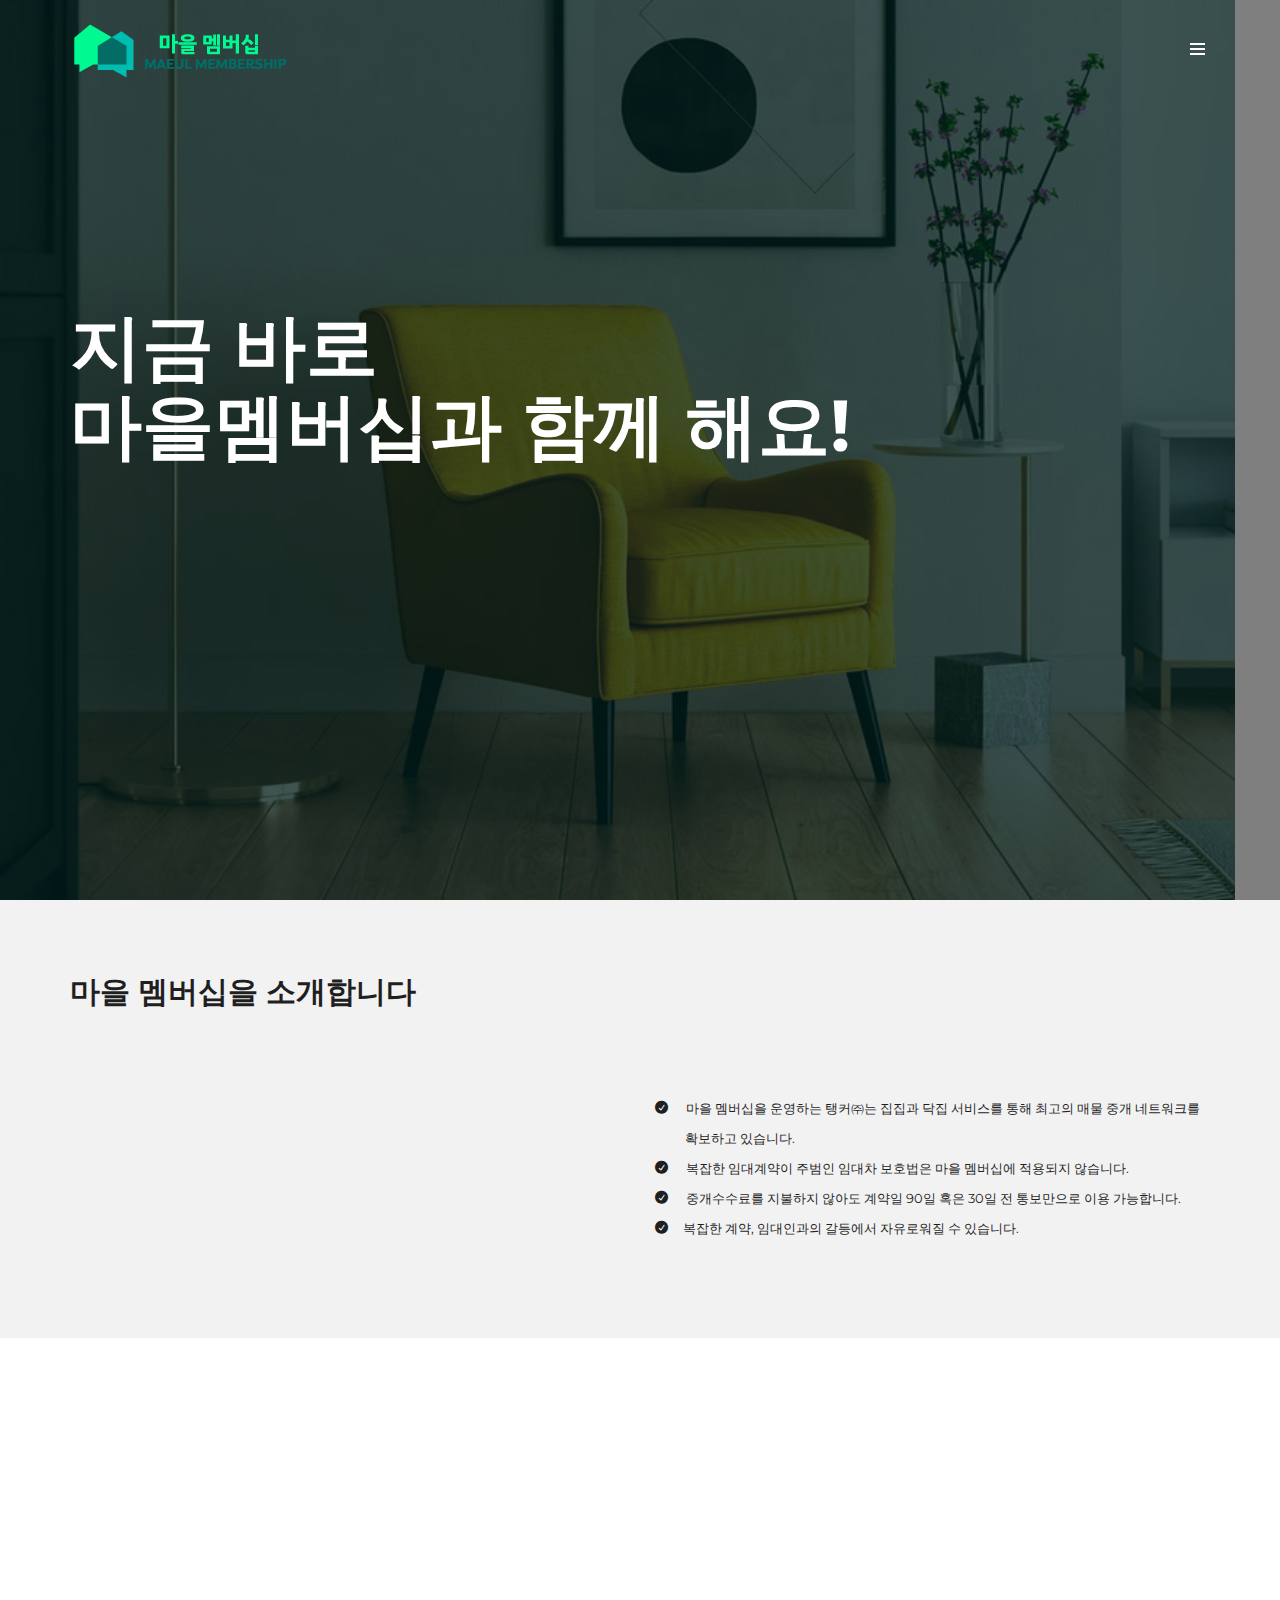
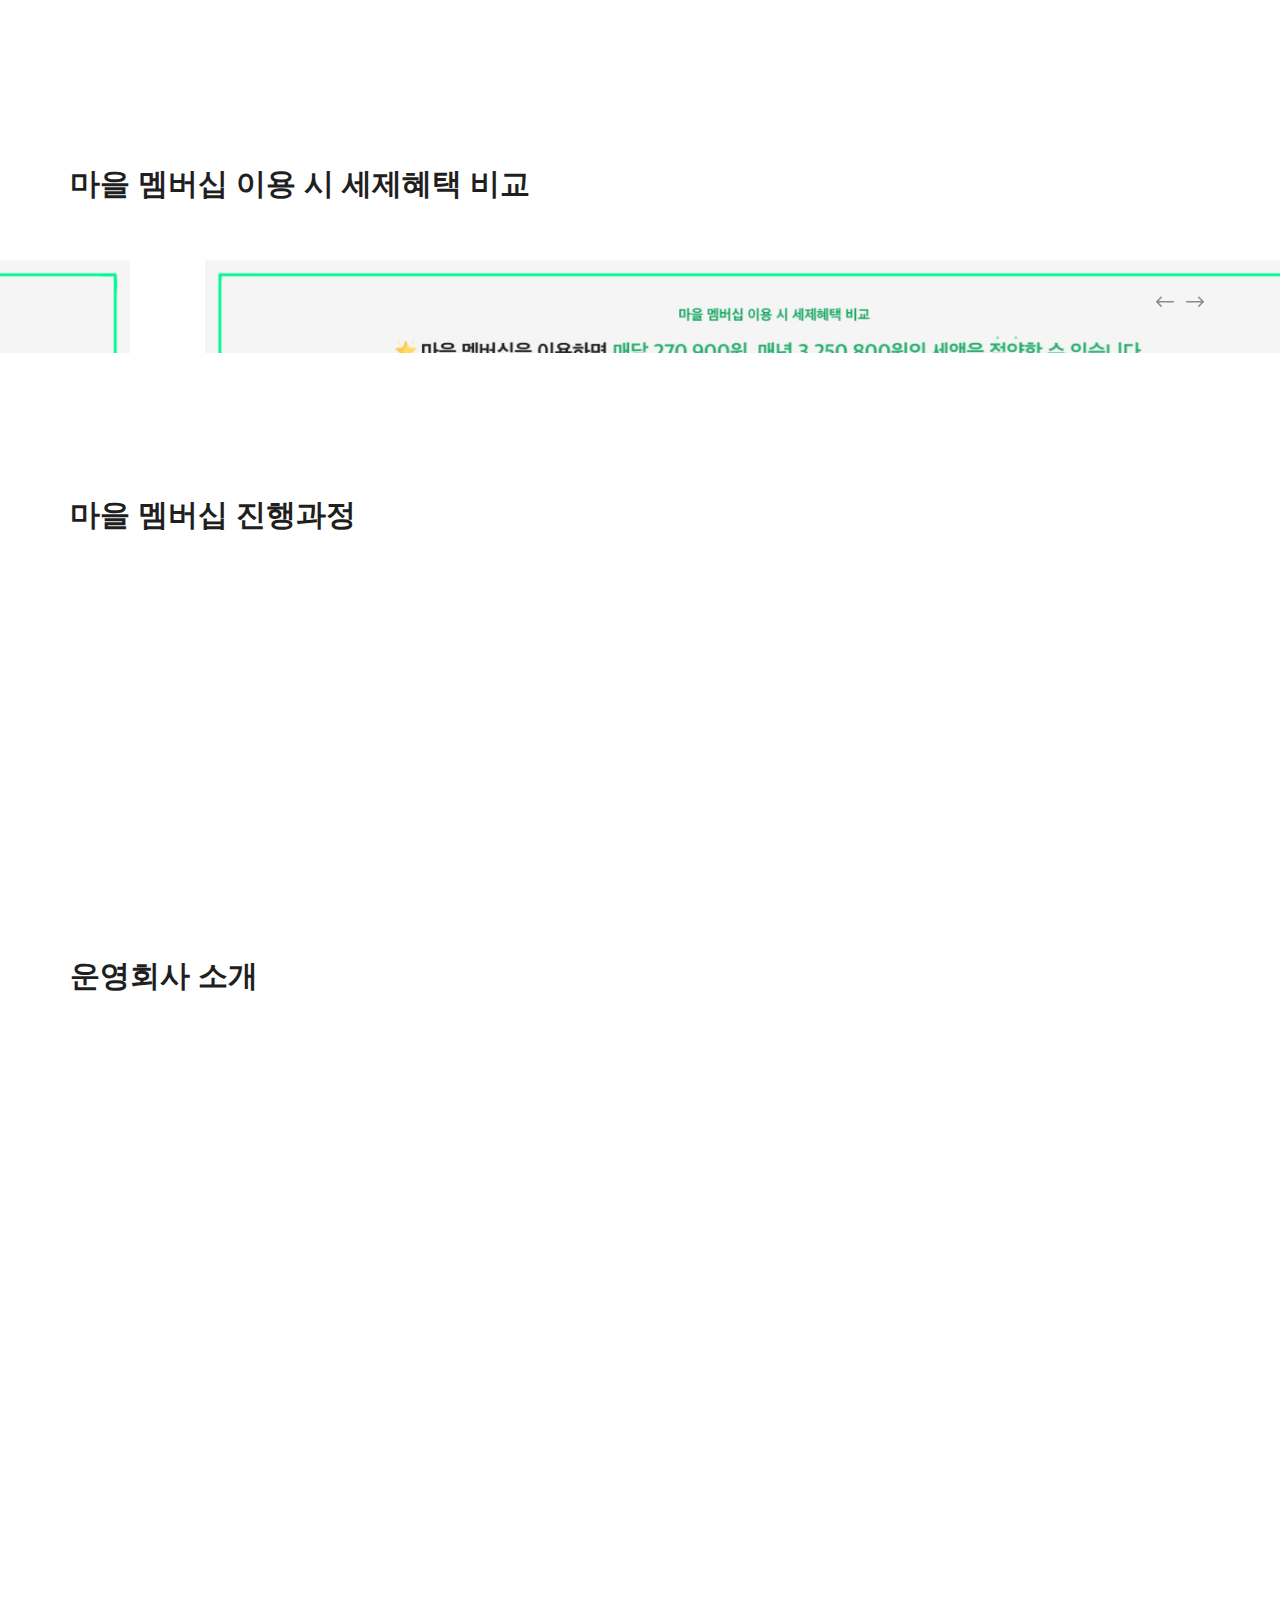
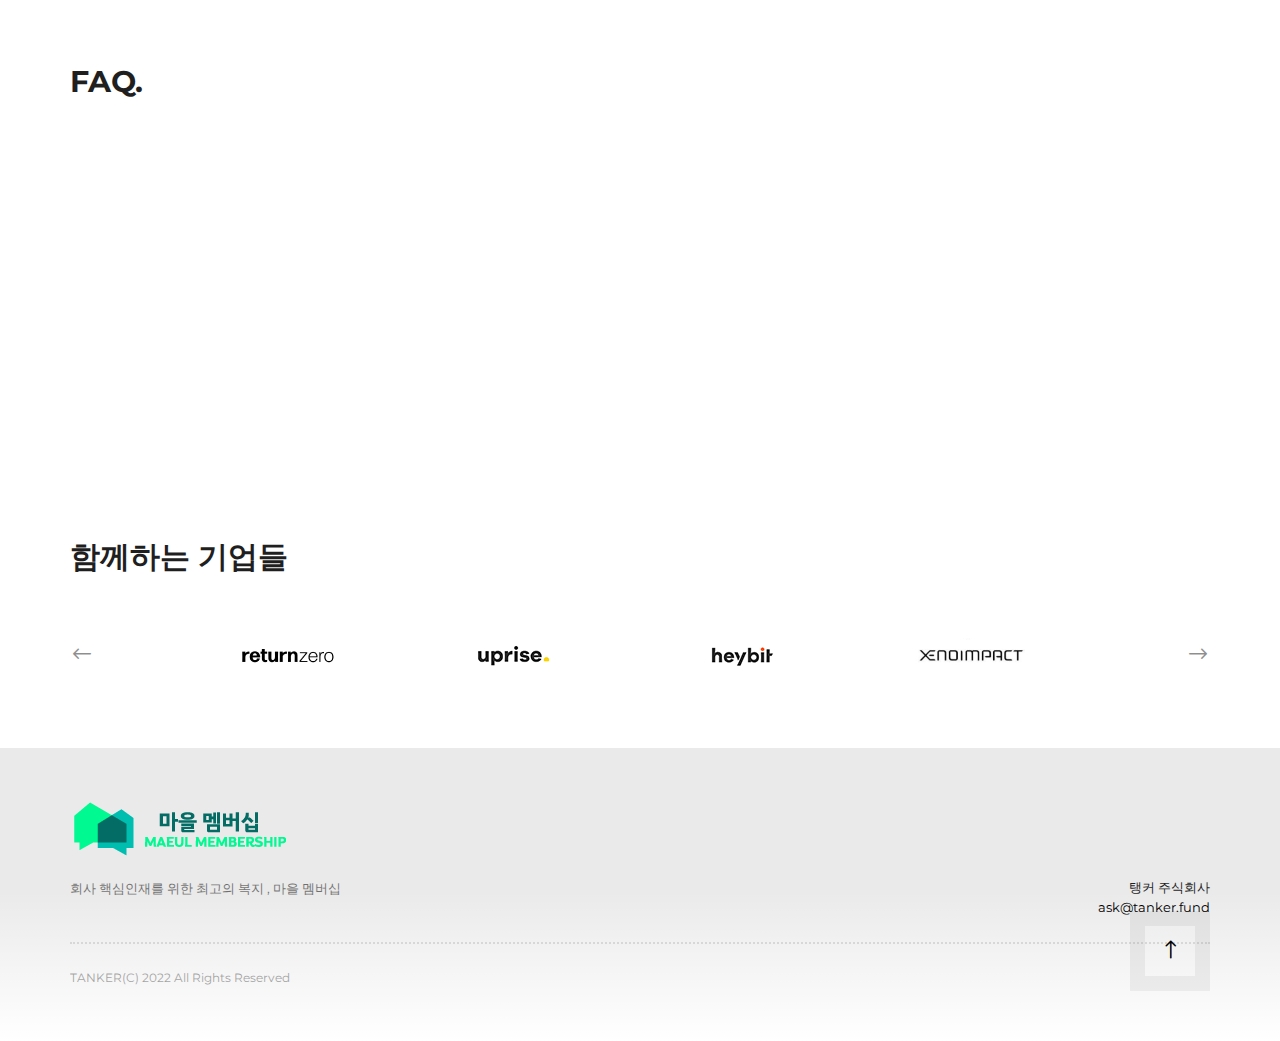
==== commit 0969c12d: "fix footer and data-row style" ====
--- a/docs/index.html
+++ b/docs/index.html
@@ -809,7 +809,7 @@
 
       <footer id="page-footer" class="block">
         <div class="container">
-          <a href="#" class="brand-center"
+          <a href="#" class="brand"
             ><img src="assets/img/logo-b.png" alt="" style="display: inline-block"
           /></a>
           <!--end brand-->
--- a/docs/assets/css/style.css
+++ b/docs/assets/css/style.css
@@ -2312,15 +2312,6 @@
   margin-bottom: 20px;
   display: block;
 }
-#page-footer .brand-center {
-  margin-bottom: 20px;
-  display: block;
-}
-@media screen and (max-width: 768px) {
-  .brand-center {
-    text-align: center;
-  }
-}
 #page-footer .numbers {
   margin-top: 250px;
 }
